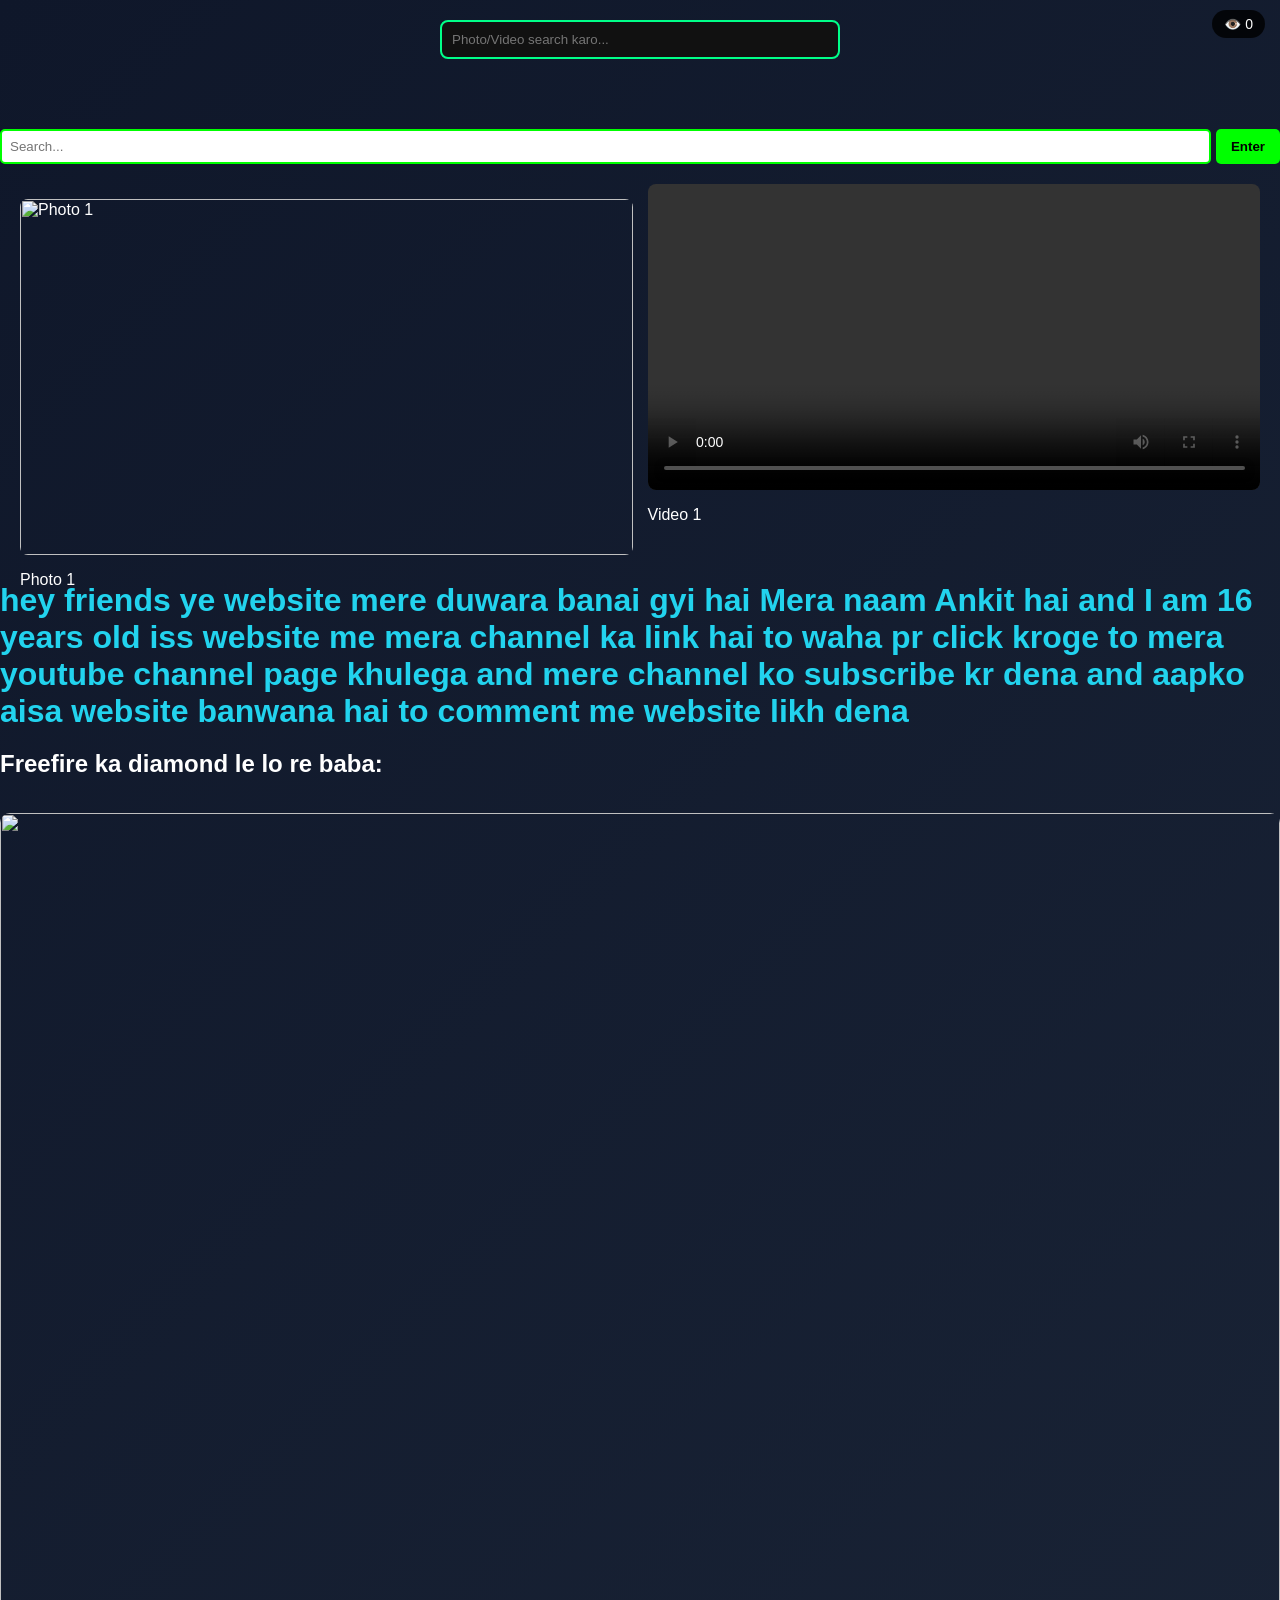
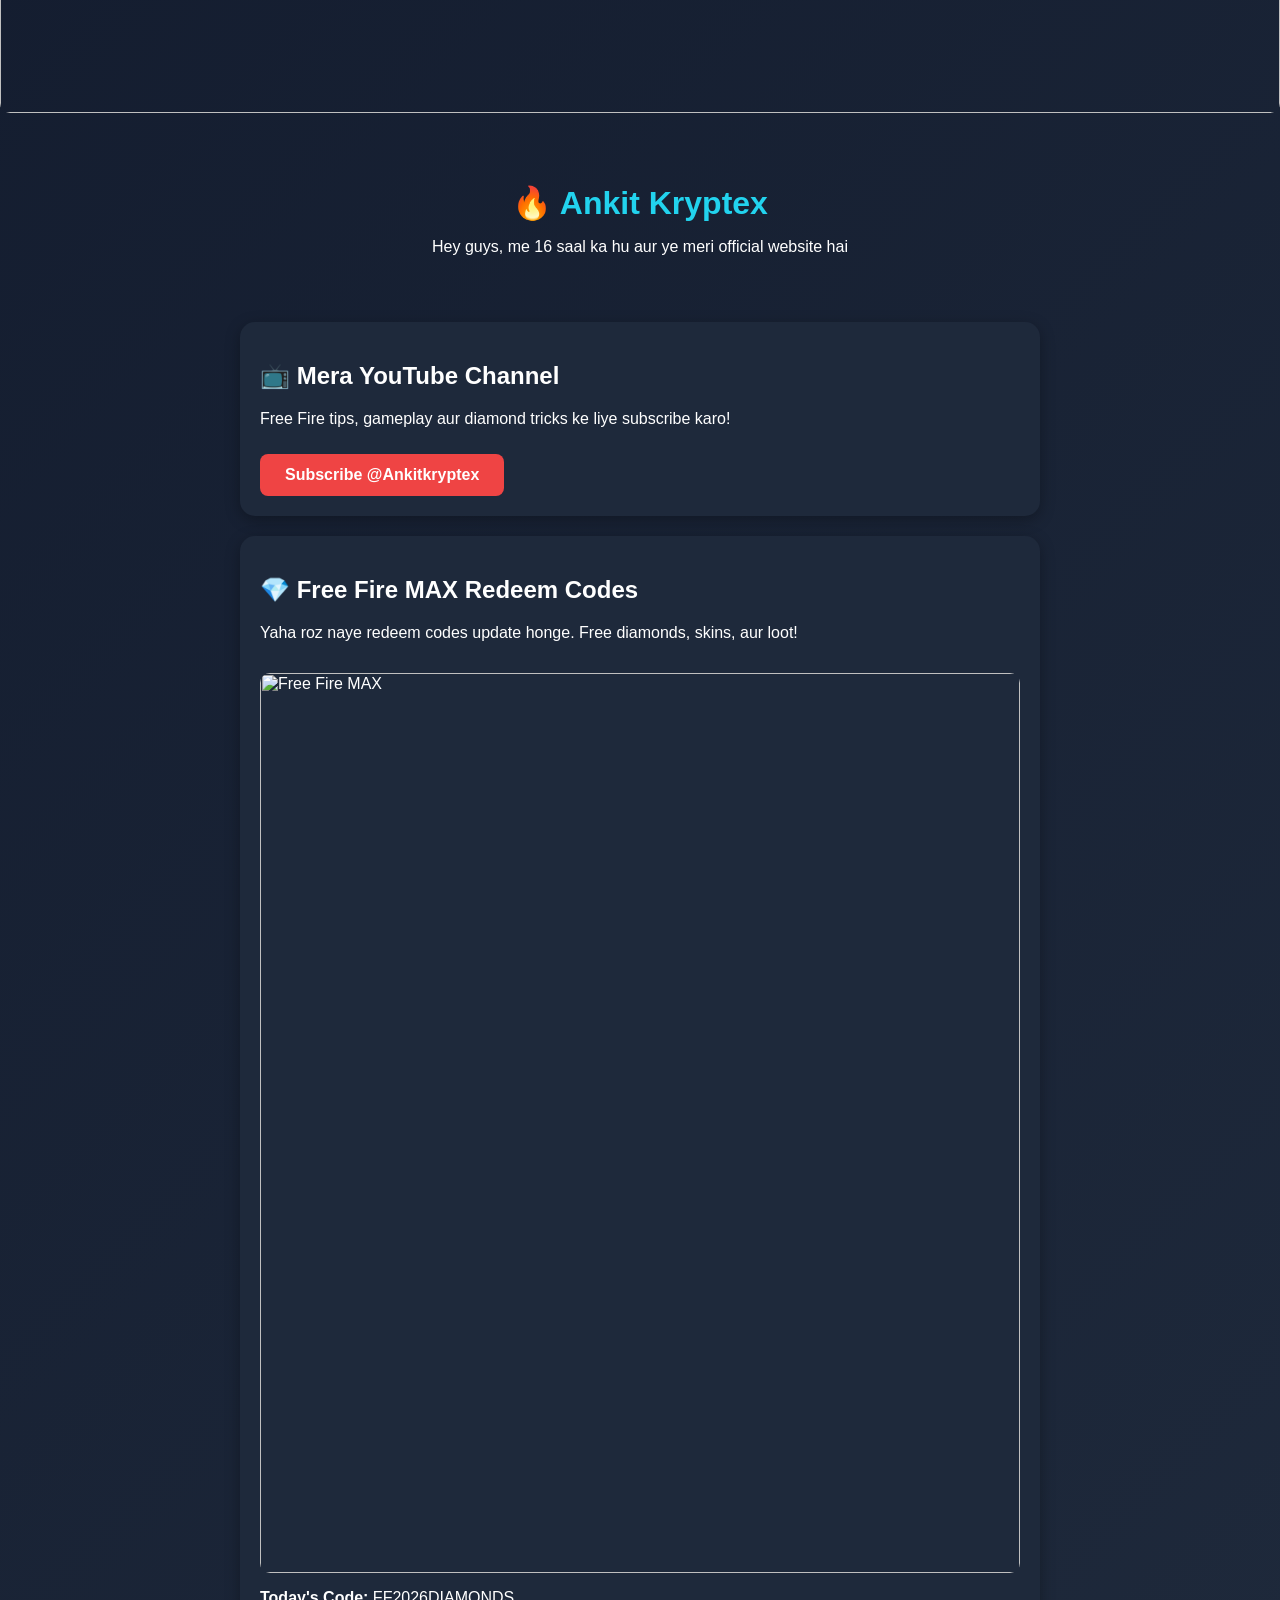
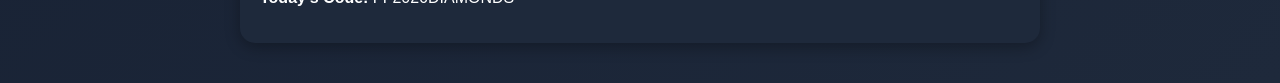
==== index.html @ 0bdcc07e "fixed counter overlap and added search enter" ====
<div style="position:fixed; top:10px; right:15px; background:#000000CC; color:white; padding:6px 12px; border-radius:20px; font-size:14px; z-index:9999;">
  👁️ <span id="viewCount">0</span>
</div>

<script>
fetch('https://api.counterapi.dev/v1/ankit-kryptex-2026/up')
  .then(res => res.json())
  .then(data => {
    document.getElementById('viewCount').innerText = data.count;
  })
</script>

<!-- Search Bar -->
<div style="padding:20px; text-align:center;">
  <input type="text" id="searchInput" onkeyup="searchFunction()" placeholder="Photo/Video search karo..."
  style="padding:10px; width:80%; max-width:400px; border:2px solid #00ff88; border-radius:8px; background:#111; color:#fff;">
</div>

<div style="margin-top:50px; display:flex; gap:5px;">
  <input id="searchBox" type="text" placeholder="Search..." style="flex:1; padding:8px; border:2px solid #00ff00; border-radius:5px;">
  <button onclick="doSearch()" style="padding:8px 15px; background:#00ff00; border:none; border-radius:5px; font-weight:bold;">Enter</button>
</div>

<script>
function doSearch(){
  let q = document.getElementById('searchBox').value;
  if(q) window.open('https://www.google.com/search?q=' + q, '_blank');
}
document.getElementById('searchBox').addEventListener('keypress', function(e){
  if(e.key === 'Enter') doSearch();
});
</script>
<!-- Gallery -->
<div id="gallery" style="display:grid; grid-template-columns:repeat(auto-fit, minmax(250px, 1fr)); gap:15px; padding:20px;">

  <div class="item">
    <img src="photo1.jpg" alt="Photo 1" style="width:100%; border-radius:8px;">
    <p>Photo 1</p>
  </div>

  <div class="item">
    <video src="video1.mp4" controls style="width:100%; border-radius:8px;"></video>
    <p>Video 1</p>
  </div>

</div>

<script>
function searchFunction() {
  let input = document.getElementById('searchInput').value.toLowerCase();
  let items = document.getElementsByClassName('item');
  for (let i = 0; i < items.length; i++) {
    let text = items[i].innerText.toLowerCase();
    if (text.includes(input)) {
      items[i].style.display = "block";
    } else {
      items[i].style.display = "none";
    }
  }
}
</script>   



 <h1>hey friends ye website mere duwara banai gyi hai
Mera naam Ankit hai and I am 16 years old iss 
website me mera channel ka link hai to waha pr click
kroge to mera youtube channel page khulega and 
mere channel ko subscribe kr dena and aapko aisa 
website banwana hai to comment me website likh dena </h1>
<h2>Freefire ka diamond le lo re baba:</h2>
<a href="Ankit">
<img src="Ankit" width="300">
</a>

<!DOCTYPE html>
<html lang="hi">
<head>
    <meta charset="UTF-8">
    <meta name="viewport" content="width=device-width, initial-scale=1.0">
    <title>Ankit Kryptex - Free Fire Tips & YouTube</title>
    <style>
        body {
            font-family: Arial, sans-serif;
            background: linear-gradient(135deg, #0f172a, #1e293b);
            color: white;
            margin: 0;
            padding: 0;
        }
        .container {
            max-width: 800px;
            margin: auto;
            padding: 20px;
        }
        .header {
            text-align: center;
            padding: 30px 0;
        }
        h1 {
            font-size: 32px;
            color: #22d3ee;
            margin-bottom: 10px;
        }
        .card {
            background: #1e293b;
            border-radius: 15px;
            padding: 20px;
            margin: 20px 0;
            box-shadow: 0 4px 15px rgba(0,0,0,0.3);
        }
        .btn {
            background: #ef4444;
            color: white;
            padding: 12px 25px;
            border-radius: 8px;
            text-decoration: none;
            display: inline-block;
            font-weight: bold;
            margin-top: 10px;
        }
        img {
            width: 100%;
            border-radius: 10px;
            margin-top: 15px;
        }
    </style>
</head>
<body>
    <div class="container">
        <div class="header">
            <h1>🔥 Ankit Kryptex</h1>
            <p>Hey guys, me 16 saal ka hu aur ye meri official website hai</p>
        </div>

        <div class="card">
            <h2>📺 Mera YouTube Channel</h2>
            <p>Free Fire tips, gameplay aur diamond tricks ke liye subscribe karo!</p>
            <a href="https://youtube.com/@Ankitkryptex" class="btn">Subscribe @Ankitkryptex</a>
        </div>

        <div class="card">
            <h2>💎 Free Fire MAX Redeem Codes</h2>
            <p>Yaha roz naye redeem codes update honge. Free diamonds, skins, aur loot!</p>
            <img src="ankitt.jpg" alt="Free Fire MAX">
            <p><b>Today's Code:</b> FF2026DIAMONDS</p>
        </div>
    </div>
</body>
</html>

<!-- Image Popup Modal -->
<div id="imgModal" style="display:none; position:fixed; inset:0; background:rgba(0,0,0,0.95); z-index:999999;">
  
  <!-- Close Button -->
  <span onclick="closeModal()" 
        style="position:absolute; top:15px; right:25px; color:white; font-size:45px; font-weight:bold; cursor:pointer; z-index:1000000;">
    &times;
  </span>

  <!-- Center Image -->
  <div style="display:flex; justify-content:center; align-items:center; height:100%;">
    <img id="modalImg" 
         style="max-width:95%; max-height:95%; object-fit:contain;">
  </div>
</div>

<script>
document.addEventListener("DOMContentLoaded", function () {

  // Sirf normal images select karo
  const images = document.querySelectorAll("img:not(#modalImg)");

  images.forEach(function(img) {

    img.style.cursor = "pointer";

    img.addEventListener("click", function () {

      document.getElementById("modalImg").src = this.src;

      document.getElementById("imgModal").style.display = "block";

      document.body.style.overflow = "hidden";
    });
  });
});

function closeModal() {
  document.getElementById("imgModal").style.display = "none";
  document.body.style.overflow = "auto";
}

// ESC key support
document.addEventListener("keydown", function(e) {
  if (e.key === "Escape") {
    closeModal();
  }
});

// Background click se bhi close
document.getElementById("imgModal").addEventListener("click", function(e) {
  if (e.target.id === "imgModal") {
    closeModal();
  }
});
</script>


<link rel="apple-touch-icon" href="images/favicon.png">
<link rel="icon" type="image/png" sizes="192x192" href="images/favicon.png">
<link rel="manifest" href="manifest.json">
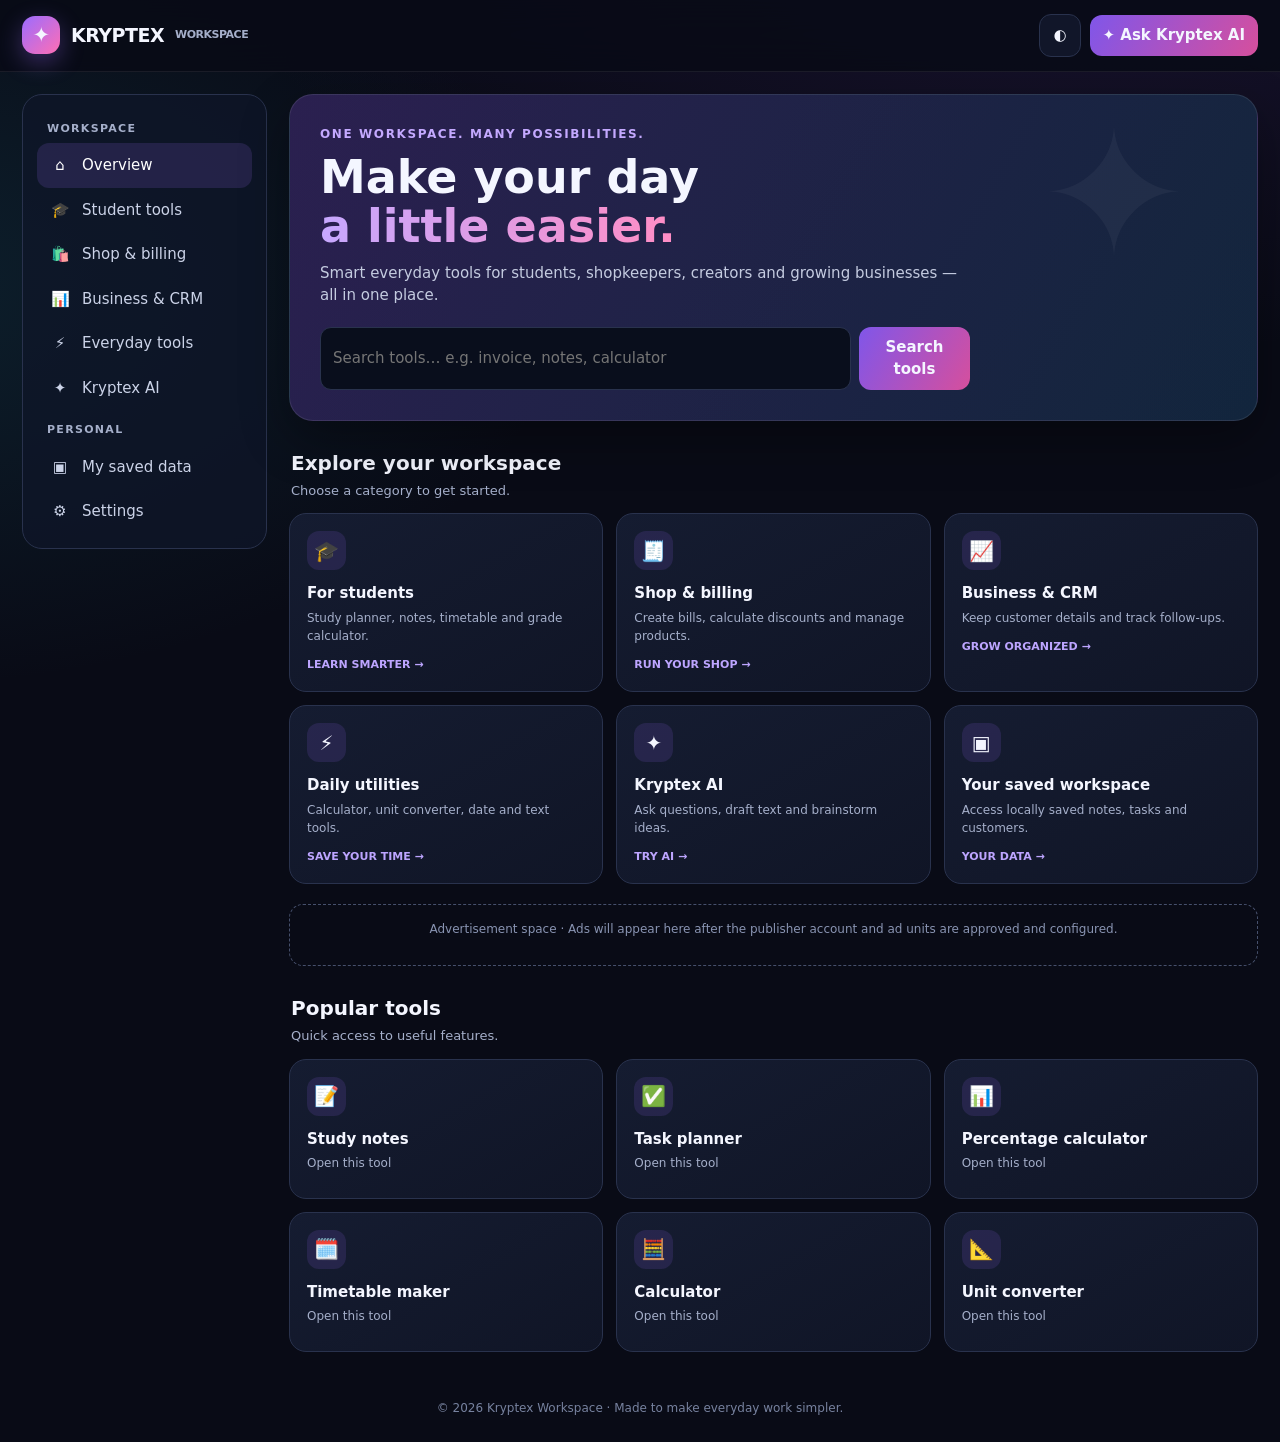
==== commit d70604ea: "Replace old page with Kryptex Workspace web app" ====
--- a/index.html
+++ b/index.html
@@ -1,213 +1,94 @@
-
-<div style="position:fixed; top:10px; right:15px; background:#000000CC; color:white; padding:6px 12px; border-radius:20px; font-size:14px; z-index:9999;">
-  👁️ <span id="viewCount">0</span>
-</div>
-
+<!doctype html>
+<html lang="en">
+<head>
+<meta charset="utf-8"><meta name="viewport" content="width=device-width,initial-scale=1,viewport-fit=cover">
+<meta name="theme-color" content="#090b16"><meta name="description" content="Kryptex — useful tools for students, shops, teams and everyday work.">
+<title>Kryptex — All your work, one place</title>
+<link rel="manifest" href="./manifest.json"><link rel="icon" href="./icon.svg" type="image/svg+xml">
+<style>
+:root{--bg:#090b16;--panel:#111629;--panel2:#171e34;--line:#29324d;--text:#f4f6ff;--muted:#a5afca;--purple:#9b6cff;--pink:#ff6eb4;--cyan:#60d8e8;--green:#72e0b0;--shadow:0 18px 50px #0005}
+*{box-sizing:border-box}body{margin:0;background:radial-gradient(900px 500px at 85% -10%,#4d2b8044,transparent),radial-gradient(700px 400px at -10% 20%,#175d7040,transparent),var(--bg);color:var(--text);font:15px/1.5 Inter,system-ui,-apple-system,Segoe UI,sans-serif}button,input,textarea,select{font:inherit}button{cursor:pointer}.app{max-width:1440px;margin:auto;min-height:100vh}.top{position:sticky;top:0;z-index:10;display:flex;align-items:center;justify-content:space-between;padding:14px 22px;background:#090b16dd;backdrop-filter:blur(18px);border-bottom:1px solid #ffffff12}.brand{display:flex;align-items:center;gap:11px;font-size:19px;font-weight:850;letter-spacing:-.5px}.logo{display:grid;place-items:center;width:38px;height:38px;border-radius:13px;background:linear-gradient(135deg,var(--purple),var(--pink));box-shadow:0 8px 25px #9b6cff55}.logo span{font-size:21px}.top-actions{display:flex;gap:9px;align-items:center}.pill,.btn{border:1px solid var(--line);background:var(--panel);color:var(--text);border-radius:12px;padding:9px 13px}.btn.primary{background:linear-gradient(120deg,#8056e9,#d64f9d);border:0;font-weight:750}.btn:hover,.pill:hover{filter:brightness(1.18)}.layout{display:grid;grid-template-columns:245px minmax(0,1fr);gap:22px;padding:22px}.side{position:sticky;top:83px;align-self:start;background:#101629bb;border:1px solid var(--line);border-radius:20px;padding:14px}.nav-label{font-size:11px;color:var(--muted);font-weight:800;letter-spacing:1.3px;padding:12px 10px 6px}.nav{width:100%;display:flex;gap:11px;align-items:center;text-align:left;padding:11px 12px;border:0;border-radius:12px;background:transparent;color:#cbd3e8}.nav.active,.nav:hover{background:#8d68e52b;color:#fff}.nav .ico{width:22px;text-align:center}.main{min-width:0}.hero{padding:30px;border:1px solid #ffffff18;border-radius:24px;background:linear-gradient(120deg,#34215eaa,#132d46aa),linear-gradient(120deg,#181d34,#101629);box-shadow:var(--shadow);position:relative;overflow:hidden}.hero:after{content:"✦";position:absolute;right:7%;top:-35px;font-size:180px;color:#ffffff0b}.eyebrow{color:#c4a9ff;font-size:12px;font-weight:800;letter-spacing:1.6px;text-transform:uppercase}.hero h1{font-size:clamp(28px,4vw,46px);line-height:1.08;margin:10px 0}.hero p{max-width:650px;color:#c4cbe0;margin:0 0 20px}.search{display:flex;gap:8px;max-width:650px}.field,textarea,select{width:100%;background:#090e1c;border:1px solid var(--line);color:var(--text);border-radius:11px;padding:12px;outline:none}.field:focus,textarea:focus,select:focus{border-color:var(--purple);box-shadow:0 0 0 3px #9b6cff22}.section-head{display:flex;justify-content:space-between;align-items:end;margin:27px 2px 13px}.section-head h2{font-size:20px;margin:0}.section-head p{margin:3px 0 0;color:var(--muted);font-size:13px}.grid{display:grid;grid-template-columns:repeat(3,minmax(0,1fr));gap:13px}.card{border:1px solid var(--line);border-radius:17px;background:linear-gradient(150deg,#151c31,#101526);padding:17px;min-height:140px;transition:.18s;cursor:pointer}.card:hover{transform:translateY(-3px);border-color:#8f70dd;box-shadow:var(--shadow)}.card .symbol{width:39px;height:39px;display:grid;place-items:center;border-radius:12px;background:#9b6cff22;font-size:20px;margin-bottom:12px}.card h3{margin:0 0 4px;font-size:15px}.card p{margin:0;color:var(--muted);font-size:12px}.tag{display:inline-block;margin-top:12px;color:#bda5ff;font-size:11px;font-weight:750}.adbox{margin:20px 0;padding:15px;border:1px dashed #46506c;border-radius:14px;color:#8994b2;text-align:center;font-size:12px;min-height:62px}.page{display:none}.page.active{display:block}.panel{background:var(--panel);border:1px solid var(--line);border-radius:18px;padding:20px;margin-bottom:15px}.panel h2,.panel h3{margin-top:0}.row{display:flex;gap:10px;flex-wrap:wrap}.row>*{flex:1;min-width:130px}.output{white-space:pre-wrap;background:#090e1c;border:1px solid var(--line);border-radius:12px;padding:14px;color:#dce5ff;min-height:50px;margin-top:12px}.muted{color:var(--muted)}.tool-list{display:grid;grid-template-columns:repeat(2,minmax(0,1fr));gap:12px}.item{border:1px solid var(--line);background:#0d1324;border-radius:13px;padding:13px}.item strong{display:block}.item small{color:var(--muted)}.item-actions{display:flex;gap:7px;margin-top:10px}.item-actions button{padding:6px 9px}.table-wrap{overflow:auto}table{width:100%;border-collapse:collapse}td,th{text-align:left;padding:10px;border-bottom:1px solid var(--line);font-size:13px}th{color:#bba5ff}.chatlog{height:340px;overflow:auto;background:#090e1c;border:1px solid var(--line);border-radius:13px;padding:12px}.bubble{max-width:88%;padding:11px 13px;border-radius:14px;margin:8px 0;white-space:pre-wrap}.bubble.user{margin-left:auto;background:#6244a7}.bubble.ai{background:#1a2540}.bottomnav{display:none}.toast{position:fixed;bottom:22px;left:50%;transform:translateX(-50%);background:#222d46;border:1px solid #526080;padding:10px 16px;border-radius:12px;z-index:30;display:none}.footer{padding:25px;text-align:center;color:#77829f;font-size:12px}.hidden{display:none!important}
+@media(max-width:900px){.layout{grid-template-columns:1fr;padding:13px}.side{display:none}.grid{grid-template-columns:repeat(2,minmax(0,1fr))}.top{padding:11px 14px}.bottomnav{display:flex;position:fixed;bottom:0;left:0;right:0;z-index:20;justify-content:space-around;background:#0a0e1ced;border-top:1px solid var(--line);padding:8px 3px calc(8px + env(safe-area-inset-bottom));backdrop-filter:blur(16px)}.bottomnav button{background:none;border:0;color:#aab4ce;font-size:11px;display:grid;gap:3px;justify-items:center}.bottomnav button span{font-size:18px}.footer{padding-bottom:90px}}
+@media(max-width:520px){.grid,.tool-list{grid-template-columns:1fr}.hero{padding:23px 18px}.hero h1{font-size:31px}.top-actions .hide-mobile{display:none}.section-head{align-items:start}.search{flex-direction:column}.row>*{min-width:100%}}
+</style></head>
+<body><div class="app">
+<header class="top"><div class="brand"><div class="logo"><span>✦</span></div><span>KRYPTEX</span><span class="muted" style="font-size:11px;font-weight:600">WORKSPACE</span></div><div class="top-actions"><button class="pill hide-mobile" id="installBtn" hidden>⬇ Install app</button><button class="pill" id="themeBtn" title="Switch theme">◐</button><button class="btn primary" onclick="openPage('ai')">✦ Ask Kryptex AI</button></div></header>
+<div class="layout"><aside class="side"><div class="nav-label">WORKSPACE</div><button class="nav active" data-page="home"><span class="ico">⌂</span> Overview</button><button class="nav" data-page="student"><span class="ico">🎓</span> Student tools</button><button class="nav" data-page="shop"><span class="ico">🛍️</span> Shop & billing</button><button class="nav" data-page="business"><span class="ico">📊</span> Business & CRM</button><button class="nav" data-page="daily"><span class="ico">⚡</span> Everyday tools</button><button class="nav" data-page="ai"><span class="ico">✦</span> Kryptex AI</button><div class="nav-label">PERSONAL</div><button class="nav" data-page="saved"><span class="ico">▣</span> My saved data</button><button class="nav" data-page="settings"><span class="ico">⚙</span> Settings</button></aside>
+<main class="main">
+<section class="page active" id="page-home"><div class="hero"><div class="eyebrow">One workspace. Many possibilities.</div><h1>Make your day<br><span style="background:linear-gradient(90deg,#c6a8ff,#ff8dc5);background-clip:text;color:transparent">a little easier.</span></h1><p>Smart everyday tools for students, shopkeepers, creators and growing businesses — all in one place.</p><div class="search"><input class="field" id="globalSearch" placeholder="Search tools… e.g. invoice, notes, calculator"><button class="btn primary" onclick="searchTools()">Search tools</button></div></div><div class="section-head"><div><h2>Explore your workspace</h2><p>Choose a category to get started.</p></div></div><div class="grid">
+<div class="card" onclick="openPage('student')"><div class="symbol">🎓</div><h3>For students</h3><p>Study planner, notes, timetable and grade calculator.</p><span class="tag">LEARN SMARTER →</span></div>
+<div class="card" onclick="openPage('shop')"><div class="symbol">🧾</div><h3>Shop & billing</h3><p>Create bills, calculate discounts and manage products.</p><span class="tag">RUN YOUR SHOP →</span></div>
+<div class="card" onclick="openPage('business')"><div class="symbol">📈</div><h3>Business & CRM</h3><p>Keep customer details and track follow-ups.</p><span class="tag">GROW ORGANIZED →</span></div>
+<div class="card" onclick="openPage('daily')"><div class="symbol">⚡</div><h3>Daily utilities</h3><p>Calculator, unit converter, date and text tools.</p><span class="tag">SAVE YOUR TIME →</span></div>
+<div class="card" onclick="openPage('ai')"><div class="symbol">✦</div><h3>Kryptex AI</h3><p>Ask questions, draft text and brainstorm ideas.</p><span class="tag">TRY AI →</span></div>
+<div class="card" onclick="openPage('saved')"><div class="symbol">▣</div><h3>Your saved workspace</h3><p>Access locally saved notes, tasks and customers.</p><span class="tag">YOUR DATA →</span></div></div>
+<div class="adbox">Advertisement space · Ads will appear here after the publisher account and ad units are approved and configured.</div>
+<div class="section-head"><div><h2>Popular tools</h2><p>Quick access to useful features.</p></div></div><div class="grid" id="popularGrid"></div></section>
+<section class="page" id="page-student"><div class="section-head"><div><h2>🎓 Student workspace</h2><p>Plan your study and keep learning organized.</p></div></div><div class="grid">
+<div class="card" onclick="showTool('notes')"><div class="symbol">📝</div><h3>Study notes</h3><p>Write and save your notes on this device.</p></div><div class="card" onclick="showTool('tasks')"><div class="symbol">✅</div><h3>Study task planner</h3><p>Make a checklist for your study goals.</p></div><div class="card" onclick="showTool('grade')"><div class="symbol">📊</div><h3>Percentage calculator</h3><p>Calculate marks percentage.</p></div><div class="card" onclick="showTool('timetable')"><div class="symbol">🗓️</div><h3>Timetable maker</h3><p>Build a simple weekly routine.</p></div></div><div id="toolArea" class="panel hidden" style="margin-top:18px"></div></section>
+<section class="page" id="page-shop"><div class="section-head"><div><h2>🛍️ Shop & billing</h2><p>Simple billing helpers. Verify local tax rules before issuing official invoices.</p></div></div><div class="panel"><h3>Quick bill calculator</h3><div class="row"><input class="field" id="billName" placeholder="Item / product name"><input class="field" id="billQty" type="number" min="1" value="1" placeholder="Quantity"><input class="field" id="billPrice" type="number" min="0" placeholder="Price per item"></div><div class="row" style="margin-top:10px"><input class="field" id="billDiscount" type="number" min="0" value="0" placeholder="Discount %"><button class="btn primary" onclick="addBillItem()">Add item</button><button class="btn" onclick="printBill()">Print bill</button></div><div class="table-wrap"><table><thead><tr><th>Item</th><th>Qty</th><th>Rate</th><th>Total</th><th></th></tr></thead><tbody id="billRows"></tbody></table></div><div class="output" id="billTotal">Total: ₹0.00</div></div>
+<div class="panel"><h3>Discount calculator</h3><div class="row"><input class="field" id="mrp" type="number" placeholder="Original price"><input class="field" id="off" type="number" placeholder="Discount %"><button class="btn primary" onclick="calcDiscount()">Calculate</button></div><div class="output" id="discountOut"></div></div></section>
+<section class="page" id="page-business"><div class="section-head"><div><h2>📊 Business & CRM</h2><p>A lightweight customer list stored in this browser on this device.</p></div></div><div class="panel"><h3>Add a customer</h3><div class="row"><input class="field" id="custName" placeholder="Customer name"><input class="field" id="custPhone" placeholder="Phone (optional)"><input class="field" id="custNote" placeholder="Note / follow-up"></div><button class="btn primary" style="margin-top:10px" onclick="addCustomer()">Save customer</button></div><div class="panel"><div class="row" style="align-items:center"><h3 style="margin:0">Customer list</h3><button class="btn" onclick="exportCustomers()">Export CSV</button></div><div id="customers" class="tool-list" style="margin-top:14px"></div></div></section>
+<section class="page" id="page-daily"><div class="section-head"><div><h2>⚡ Everyday tools</h2><p>Handy utilities for common tasks.</p></div></div><div class="grid">
+<div class="card" onclick="showTool('calc')"><div class="symbol">🧮</div><h3>Calculator</h3><p>Basic arithmetic calculator.</p></div><div class="card" onclick="showTool('convert')"><div class="symbol">📐</div><h3>Unit converter</h3><p>Length, weight and temperature.</p></div><div class="card" onclick="showTool('text')"><div class="symbol">🔤</div><h3>Text tools</h3><p>Word count, uppercase and lowercase.</p></div><div class="card" onclick="showTool('date')"><div class="symbol">📅</div><h3>Date difference</h3><p>Find days between two dates.</p></div></div><div id="dailyToolArea" class="panel hidden" style="margin-top:18px"></div></section>
+<section class="page" id="page-ai"><div class="section-head"><div><h2>✦ Kryptex AI</h2><p>Chat interface. Connect your own secured API endpoint in Settings to activate responses.</p></div></div><div class="panel"><div class="chatlog" id="chatlog"><div class="bubble ai">Hi! I’m Kryptex AI. Connect an API endpoint in Settings to enable AI replies. You can still use all offline tools.</div></div><div class="row" style="margin-top:12px"><input class="field" id="chatInput" placeholder="Ask something…" onkeydown="if(event.key==='Enter')sendChat()"><button class="btn primary" onclick="sendChat()">Send</button></div><p class="muted" style="font-size:12px">Do not enter passwords, payment details or private personal information.</p></div></section>
+<section class="page" id="page-saved"><div class="section-head"><div><h2>▣ My saved data</h2><p>Notes, tasks and customers saved in this browser.</p></div></div><div class="panel"><h3>Workspace overview</h3><div class="grid"><div class="item"><strong id="savedNotes">0</strong><small>Saved notes</small></div><div class="item"><strong id="savedTasks">0</strong><small>Study tasks</small></div><div class="item"><strong id="savedCustomers">0</strong><small>Customers</small></div></div><p class="muted">Data stays in this browser's local storage. It is not synced to other devices. Export important information regularly.</p><button class="btn" onclick="exportBackup()">Download data backup</button></div></section>
+<section class="page" id="page-settings"><div class="section-head"><div><h2>⚙ Settings</h2><p>Configure this workspace.</p></div></div><div class="panel"><h3>AI connection</h3><p class="muted">Enter your own HTTPS backend endpoint that accepts POST requests and returns JSON with a <code>reply</code> field. Never put secret API keys in this public website.</p><input class="field" id="apiEndpoint" placeholder="https://your-secure-api.example.com/chat"><button class="btn primary" style="margin-top:10px" onclick="saveEndpoint()">Save endpoint</button><p id="apiStatus" class="muted"></p></div><div class="panel"><h3>Privacy & storage</h3><p class="muted">Your notes, tasks and customer list are saved locally on this device. Clearing browser storage will remove them.</p><button class="btn" onclick="exportBackup()">Export my data</button> <button class="btn" onclick="clearWorkspace()">Clear local data</button></div><div class="panel"><h3>About Kryptex</h3><p class="muted">Kryptex Workspace · Version 1.0 · Built for students, shops and everyday work.</p></div></section>
+</main></div><nav class="bottomnav"><button onclick="openPage('home')"><span>⌂</span>Home</button><button onclick="openPage('student')"><span>🎓</span>Study</button><button onclick="openPage('shop')"><span>🧾</span>Shop</button><button onclick="openPage('business')"><span>📊</span>CRM</button><button onclick="openPage('ai')"><span>✦</span>AI</button></nav><div class="footer">© <span id="year"></span> Kryptex Workspace · Made to make everyday work simpler.</div></div><div class="toast" id="toast"></div>
 <script>
-fetch('https://api.counterapi.dev/v1/ankit-kryptex-2026/up')
-  .then(res => res.json())
-  .then(data => {
-    document.getElementById('viewCount').innerText = data.count;
-  })
-</script>
-
-<!-- Search Bar -->
-<div style="padding:20px; text-align:center;">
-  <input type="text" id="searchInput" onkeyup="searchFunction()" placeholder="Photo/Video search karo..."
-  style="padding:10px; width:80%; max-width:400px; border:2px solid #00ff88; border-radius:8px; background:#111; color:#fff;">
-</div>
-
-<div style="margin-top:50px; display:flex; gap:5px;">
-  <input id="searchBox" type="text" placeholder="Search..." style="flex:1; padding:8px; border:2px solid #00ff00; border-radius:5px;">
-  <button onclick="doSearch()" style="padding:8px 15px; background:#00ff00; border:none; border-radius:5px; font-weight:bold;">Enter</button>
-</div>
-
-<script>
-function doSearch(){
-  let q = document.getElementById('searchBox').value;
-  if(q) window.open('https://www.google.com/search?q=' + q, '_blank');
-}
-document.getElementById('searchBox').addEventListener('keypress', function(e){
-  if(e.key === 'Enter') doSearch();
-});
-</script>
-<!-- Gallery -->
-<div id="gallery" style="display:grid; grid-template-columns:repeat(auto-fit, minmax(250px, 1fr)); gap:15px; padding:20px;">
-
-  <div class="item">
-    <img src="photo1.jpg" alt="Photo 1" style="width:100%; border-radius:8px;">
-    <p>Photo 1</p>
-  </div>
-
-  <div class="item">
-    <video src="video1.mp4" controls style="width:100%; border-radius:8px;"></video>
-    <p>Video 1</p>
-  </div>
-
-</div>
-
-<script>
-function searchFunction() {
-  let input = document.getElementById('searchInput').value.toLowerCase();
-  let items = document.getElementsByClassName('item');
-  for (let i = 0; i < items.length; i++) {
-    let text = items[i].innerText.toLowerCase();
-    if (text.includes(input)) {
-      items[i].style.display = "block";
-    } else {
-      items[i].style.display = "none";
-    }
-  }
-}
-</script>   
-
-
-
- <h1>hey friends ye website mere duwara banai gyi hai
-Mera naam Ankit hai and I am 16 years old iss 
-website me mera channel ka link hai to waha pr click
-kroge to mera youtube channel page khulega and 
-mere channel ko subscribe kr dena and aapko aisa 
-website banwana hai to comment me website likh dena </h1>
-<h2>Freefire ka diamond le lo re baba:</h2>
-<a href="Ankit">
-<img src="Ankit" width="300">
-</a>
-
-<!DOCTYPE html>
-<html lang="hi">
-<head>
-    <meta charset="UTF-8">
-    <meta name="viewport" content="width=device-width, initial-scale=1.0">
-    <title>Ankit Kryptex - Free Fire Tips & YouTube</title>
-    <style>
-        body {
-            font-family: Arial, sans-serif;
-            background: linear-gradient(135deg, #0f172a, #1e293b);
-            color: white;
-            margin: 0;
-            padding: 0;
-        }
-        .container {
-            max-width: 800px;
-            margin: auto;
-            padding: 20px;
-        }
-        .header {
-            text-align: center;
-            padding: 30px 0;
-        }
-        h1 {
-            font-size: 32px;
-            color: #22d3ee;
-            margin-bottom: 10px;
-        }
-        .card {
-            background: #1e293b;
-            border-radius: 15px;
-            padding: 20px;
-            margin: 20px 0;
-            box-shadow: 0 4px 15px rgba(0,0,0,0.3);
-        }
-        .btn {
-            background: #ef4444;
-            color: white;
-            padding: 12px 25px;
-            border-radius: 8px;
-            text-decoration: none;
-            display: inline-block;
-            font-weight: bold;
-            margin-top: 10px;
-        }
-        img {
-            width: 100%;
-            border-radius: 10px;
-            margin-top: 15px;
-        }
-    </style>
-</head>
-<body>
-    <div class="container">
-        <div class="header">
-            <h1>🔥 Ankit Kryptex</h1>
-            <p>Hey guys, me 16 saal ka hu aur ye meri official website hai</p>
-        </div>
-
-        <div class="card">
-            <h2>📺 Mera YouTube Channel</h2>
-            <p>Free Fire tips, gameplay aur diamond tricks ke liye subscribe karo!</p>
-            <a href="https://youtube.com/@Ankitkryptex" class="btn">Subscribe @Ankitkryptex</a>
-        </div>
-
-        <div class="card">
-            <h2>💎 Free Fire MAX Redeem Codes</h2>
-            <p>Yaha roz naye redeem codes update honge. Free diamonds, skins, aur loot!</p>
-            <img src="ankitt.jpg" alt="Free Fire MAX">
-            <p><b>Today's Code:</b> FF2026DIAMONDS</p>
-        </div>
-    </div>
-</body>
-</html>
-
-<!-- Image Popup Modal -->
-<div id="imgModal" style="display:none; position:fixed; inset:0; background:rgba(0,0,0,0.95); z-index:999999;">
-  
-  <!-- Close Button -->
-  <span onclick="closeModal()" 
-        style="position:absolute; top:15px; right:25px; color:white; font-size:45px; font-weight:bold; cursor:pointer; z-index:1000000;">
-    &times;
-  </span>
-
-  <!-- Center Image -->
-  <div style="display:flex; justify-content:center; align-items:center; height:100%;">
-    <img id="modalImg" 
-         style="max-width:95%; max-height:95%; object-fit:contain;">
-  </div>
-</div>
-
-<script>
-document.addEventListener("DOMContentLoaded", function () {
-
-  // Sirf normal images select karo
-  const images = document.querySelectorAll("img:not(#modalImg)");
-
-  images.forEach(function(img) {
-
-    img.style.cursor = "pointer";
-
-    img.addEventListener("click", function () {
-
-      document.getElementById("modalImg").src = this.src;
-
-      document.getElementById("imgModal").style.display = "block";
-
-      document.body.style.overflow = "hidden";
-    });
-  });
-});
-
-function closeModal() {
-  document.getElementById("imgModal").style.display = "none";
-  document.body.style.overflow = "auto";
-}
-
-// ESC key support
-document.addEventListener("keydown", function(e) {
-  if (e.key === "Escape") {
-    closeModal();
-  }
-});
-
-// Background click se bhi close
-document.getElementById("imgModal").addEventListener("click", function(e) {
-  if (e.target.id === "imgModal") {
-    closeModal();
-  }
-});
-</script>
-
-
-<link rel="apple-touch-icon" href="images/favicon.png">
-<link rel="icon" type="image/png" sizes="192x192" href="images/favicon.png">
-<link rel="manifest" href="manifest.json">
-
+const $=id=>document.getElementById(id), get=(k,d=[])=>{try{return JSON.parse(localStorage.getItem('kx_'+k))??d}catch{return d}}, put=(k,v)=>localStorage.setItem('kx_'+k,JSON.stringify(v));
+const tools=[['📝','Study notes','student','notes'],['✅','Task planner','student','tasks'],['📊','Percentage calculator','student','grade'],['🗓️','Timetable maker','student','timetable'],['🧮','Calculator','daily','calc'],['📐','Unit converter','daily','convert'],['🔤','Text tools','daily','text'],['📅','Date difference','daily','date'],['🧾','Bill calculator','shop','bill'],['👥','Customer manager','business','crm']];
+$('year').textContent=new Date().getFullYear();
+function toast(s){$('toast').textContent=s;$('toast').style.display='block';setTimeout(()=>$('toast').style.display='none',2400)}
+function openPage(p){document.querySelectorAll('.page').forEach(x=>x.classList.remove('active'));$('page-'+p).classList.add('active');document.querySelectorAll('.nav').forEach(x=>x.classList.toggle('active',x.dataset.page===p));window.scrollTo({top:0,behavior:'smooth'});refreshSaved()}
+document.querySelectorAll('.nav').forEach(b=>b.onclick=()=>openPage(b.dataset.page));
+function card(t){return '<div class="card" onclick="showTool(\''+t[3]+'\')"><div class="symbol">'+t[0]+'</div><h3>'+t[1]+'</h3><p>Open this tool</p></div>'}
+$('popularGrid').innerHTML=tools.slice(0,6).map(card).join('');
+function searchTools(){const q=$('globalSearch').value.toLowerCase();const hits=tools.filter(t=>t[1].toLowerCase().includes(q)||t[2].includes(q));$('popularGrid').innerHTML=hits.map(card).join('')||'<p class="muted">No matching tools found.</p>';openPage('home')}
+$('globalSearch').addEventListener('keydown',e=>{if(e.key==='Enter')searchTools()});
+function showTool(t){const area=['notes','tasks','grade','timetable'].includes(t)?$('toolArea'):$('dailyToolArea');area.classList.remove('hidden');let h='';
+if(t==='notes')h='<h3>Study notes</h3><input class="field" id="noteTitle" placeholder="Note title"><textarea id="noteBody" rows="5" placeholder="Write your notes…"></textarea><button class="btn primary" onclick="saveNote()">Save note</button><div id="noteList"></div>';
+if(t==='tasks')h='<h3>Study task planner</h3><div class="row"><input class="field" id="taskText" placeholder="Add a task"><button class="btn primary" onclick="addTask()">Add task</button></div><div id="taskList"></div>';
+if(t==='grade')h='<h3>Percentage calculator</h3><div class="row"><input class="field" id="marks" type="number" placeholder="Marks obtained"><input class="field" id="maxMarks" type="number" placeholder="Maximum marks"><button class="btn primary" onclick="gradeCalc()">Calculate</button></div><div id="gradeOut" class="output"></div>';
+if(t==='timetable')h='<h3>Weekly timetable</h3><div class="row"><input class="field" id="ttDay" placeholder="Day (e.g. Monday)"><input class="field" id="ttTime" placeholder="Time"><input class="field" id="ttSubject" placeholder="Subject / activity"><button class="btn primary" onclick="addTimetable()">Add</button></div><div id="ttList"></div>';
+if(t==='calc')h='<h3>Calculator</h3><input class="field" id="calcExpr" placeholder="Example: (25+5)*2" onkeydown="if(event.key===\'Enter\')calculate()"><button class="btn primary" onclick="calculate()">Calculate</button><div id="calcOut" class="output"></div><p class="muted">Supports basic arithmetic, brackets and decimals.</p>';
+if(t==='convert')h='<h3>Unit converter</h3><div class="row"><input class="field" id="convValue" type="number" placeholder="Value"><select id="convType"><option value="kmmi">Kilometres → miles</option><option value="mft">Metres → feet</option><option value="kgp">Kilograms → pounds</option><option value="cF">Celsius → Fahrenheit</option><option value="F C">Fahrenheit → Celsius</option></select><button class="btn primary" onclick="convertUnit()">Convert</button></div><div id="convOut" class="output"></div>';
+if(t==='text')h='<h3>Text tools</h3><textarea class="field" rows="5" id="textInput" placeholder="Paste or type text…"></textarea><div class="row"><button class="btn" onclick="textAction('+"'upper'"+')">UPPERCASE</button><button class="btn" onclick="textAction('+"'lower'"+')">lowercase</button><button class="btn" onclick="textAction('+"'count'"+')">Word count</button><button class="btn" onclick="textAction('+"'copy'"+')">Copy</button></div><div id="textOut" class="output"></div>';
+if(t==='date')h='<h3>Date difference</h3><div class="row"><input class="field" type="date" id="dateA"><input class="field" type="date" id="dateB"><button class="btn primary" onclick="dateDiff()">Find days</button></div><div id="dateOut" class="output"></div>';
+area.innerHTML=h;if(t==='notes')renderNotes();if(t==='tasks')renderTasks();if(t==='timetable')renderTT();area.scrollIntoView({behavior:'smooth',block:'start'})}
+function saveNote(){let a=get('notes');a.unshift({id:Date.now(),title:$('noteTitle').value||'Untitled',body:$('noteBody').value});put('notes',a);renderNotes();refreshSaved();toast('Note saved')}
+function renderNotes(){let a=get('notes');if($('noteList'))$('noteList').innerHTML=a.map(n=>'<div class="item"><strong>'+esc(n.title)+'</strong><p>'+esc(n.body).slice(0,220)+'</p><button class="btn" onclick="delNote('+n.id+')">Delete</button></div>').join('')}
+function delNote(id){put('notes',get('notes').filter(n=>n.id!==id));renderNotes();refreshSaved()}
+function addTask(){let v=$('taskText').value.trim();if(!v)return;let a=get('tasks');a.push({id:Date.now(),text:v,done:false});put('tasks',a);$('taskText').value='';renderTasks();refreshSaved()}
+function renderTasks(){let a=get('tasks');if($('taskList'))$('taskList').innerHTML=a.map(t=>'<div class="item"><label><input type="checkbox" '+(t.done?'checked':'')+' onchange="toggleTask('+t.id+')"> '+esc(t.text)+'</label><button class="btn" onclick="delTask('+t.id+')">×</button></div>').join('')}
+function toggleTask(id){let a=get('tasks');a=a.map(t=>t.id===id?{...t,done:!t.done}:t);put('tasks',a);renderTasks()}
+function delTask(id){put('tasks',get('tasks').filter(t=>t.id!==id));renderTasks();refreshSaved()}
+function gradeCalc(){let m=+$('marks').value,x=+$('maxMarks').value;$('gradeOut').textContent=x>0&&m>=0?(m/x*100).toFixed(2)+'%':'Enter valid marks.'}
+function addTimetable(){let a=get('tt');a.push({day:$('ttDay').value,time:$('ttTime').value,subject:$('ttSubject').value});put('tt',a);renderTT()}
+function renderTT(){if($('ttList'))$('ttList').innerHTML=get('tt').map(x=>'<div class="item">'+esc(x.day)+' · '+esc(x.time)+' — <b>'+esc(x.subject)+'</b></div>').join('')}
+function calculate(){let s=$('calcExpr').value;if(!/^[0-9+*/().%\s-]+$/.test(s)){ $('calcOut').textContent='Only basic arithmetic characters are allowed.';return}try{$('calcOut').textContent=Function('"use strict";return ('+s+')')()}catch{$('calcOut').textContent='Check your expression.'}}
+function convertUnit(){let v=+$('convValue').value,t=$('convType').value,r={kmmi:v*.621371,mft:v*3.28084,kgp:v*2.20462,cF:v*9/5+32,'F C':(v-32)*5/9}[t];$('convOut').textContent=Number.isFinite(r)?r.toFixed(4):'Enter a value.'}
+function textAction(a){let s=$('textInput').value,o=$('textOut');if(a==='upper')$('textInput').value=s.toUpperCase();if(a==='lower')$('textInput').value=s.toLowerCase();if(a==='count')o.textContent='Words: '+(s.trim()?s.trim().split(/\s+/).length:0)+' · Characters: '+s.length;if(a==='copy')navigator.clipboard?.writeText(s).then(()=>toast('Copied'))}
+function dateDiff(){let a=new Date($('dateA').value),b=new Date($('dateB').value);if(isNaN(a)||isNaN(b)){$('dateOut').textContent='Choose both dates.';return}$('dateOut').textContent=Math.abs(Math.round((b-a)/86400000))+' days'}
+let bill=[];function addBillItem(){let name=$('billName').value.trim(),q=+$('billQty').value,p=+$('billPrice').value;if(!name||q<=0||p<0||!Number.isFinite(p))return toast('Enter valid item details');bill.push({name,q,p});renderBill()}
+function renderBill(){let sub=bill.reduce((s,x)=>s+x.q*x.p,0),d=Math.min(100,Math.max(0,+$('billDiscount').value||0)),total=sub*(1-d/100);$('billRows').innerHTML=bill.map((x,i)=>'<tr><td>'+esc(x.name)+'</td><td>'+x.q+'</td><td>₹'+x.p.toFixed(2)+'</td><td>₹'+(x.q*x.p).toFixed(2)+'</td><td><button class="btn" onclick="bill.splice('+i+',1);renderBill()">×</button></td></tr>').join('');$('billTotal').textContent='Subtotal: ₹'+sub.toFixed(2)+' · Discount: '+d+'% · Total: ₹'+total.toFixed(2)}
+$('billDiscount').addEventListener('input',renderBill);
+function calcDiscount(){let p=+$('mrp').value,d=+$('off').value;if(p<0||d<0||d>100)return $('discountOut').textContent='Enter valid values.';$('discountOut').textContent='You save ₹'+(p*d/100).toFixed(2)+' · Final price ₹'+(p*(1-d/100)).toFixed(2)}
+function printBill(){let w=window.open('','_blank');if(!w)return toast('Allow pop-ups to print');w.document.write('<h2>Kryptex Bill</h2>'+document.querySelector('.table-wrap').innerHTML+'<p>'+ $('billTotal').textContent+'</p>');w.document.close();w.print()}
+function addCustomer(){let n=$('custName').value.trim();if(!n)return toast('Enter customer name');let a=get('customers');a.unshift({id:Date.now(),name:n,phone:$('custPhone').value,note:$('custNote').value});put('customers',a);$('custName').value=$('custPhone').value=$('custNote').value='';renderCustomers();refreshSaved();toast('Customer saved')}
+function renderCustomers(){let a=get('customers');$('customers').innerHTML=a.map(c=>'<div class="item"><strong>'+esc(c.name)+'</strong><small>'+esc(c.phone)+'</small><p>'+esc(c.note)+'</p><button class="btn" onclick="delCustomer('+c.id+')">Delete</button></div>').join('')||'<p class="muted">No customers saved yet.</p>'}
+function delCustomer(id){put('customers',get('customers').filter(c=>c.id!==id));renderCustomers();refreshSaved()}
+function exportCustomers(){let a=get('customers'),csv='Name,Phone,Note\n'+a.map(c=>[c.name,c.phone,c.note].map(v=>'"'+String(v).replace(/"/g,'""')+'"').join(',')).join('\n');download('customers.csv',csv,'text/csv')}
+function download(name,data,type){let u=URL.createObjectURL(new Blob([data],{type})),a=document.createElement('a');a.href=u;a.download=name;a.click();URL.revokeObjectURL(u)}
+function exportBackup(){download('kryptex-backup.json',JSON.stringify({notes:get('notes'),tasks:get('tasks'),tt:get('tt'),customers:get('customers')},null,2),'application/json')}
+function refreshSaved(){$('savedNotes').textContent=get('notes').length;$('savedTasks').textContent=get('tasks').length;$('savedCustomers').textContent=get('customers').length;renderCustomers()}
+function esc(s){return String(s??'').replace(/[&<>"']/g,c=>({'&':'&amp;','<':'&lt;','>':'&gt;','"':'&quot;',"'":'&#39;'}[c]))}
+function saveEndpoint(){let v=$('apiEndpoint').value.trim();if(v&&!v.startsWith('https://'))return toast('Use a secure HTTPS endpoint');localStorage.setItem('kx_endpoint',v);$('apiStatus').textContent=v?'Endpoint saved on this device.':'AI endpoint cleared.';toast('Settings saved')}
+$('apiEndpoint').value=localStorage.getItem('kx_endpoint')||'';
+async function sendChat(){let input=$('chatInput'),msg=input.value.trim();if(!msg)return;let log=$('chatlog');log.innerHTML+='<div class="bubble user">'+esc(msg)+'</div>';input.value='';log.scrollTop=log.scrollHeight;let endpoint=localStorage.getItem('kx_endpoint');if(!endpoint){log.innerHTML+='<div class="bubble ai">AI endpoint abhi connect nahi hai. Settings mein apna secure backend URL add karo. Baaki tools abhi use kar sakte ho.</div>';return}let wait=document.createElement('div');wait.className='bubble ai';wait.textContent='Thinking…';log.append(wait);try{let res=await fetch(endpoint,{method:'POST',headers:{'Content-Type':'application/json'},body:JSON.stringify({message:msg})});let data=await res.json();wait.textContent=data.reply||data.response||'No response received.'}catch(e){wait.textContent='Connection failed. Check the endpoint and try again.'}log.scrollTop=log.scrollHeight}
+function clearWorkspace(){if(!confirm('Clear all locally saved notes, tasks, timetable and customers on this device?'))return;['notes','tasks','tt','customers'].forEach(k=>localStorage.removeItem('kx_'+k));refreshSaved();renderCustomers();toast('Local workspace cleared')}
+$('themeBtn').onclick=()=>{document.body.classList.toggle('light');if(document.body.classList.contains('light')){document.body.style.filter='brightness(1.18)';}else document.body.style.filter='';};
+let deferredInstall;$('installBtn').hidden=true;window.addEventListener('beforeinstallprompt',e=>{e.preventDefault();deferredInstall=e;$('installBtn').hidden=false});$('installBtn').onclick=async()=>{if(deferredInstall){deferredInstall.prompt();deferredInstall=null}else toast('Use browser menu → Add to Home screen')};
+if('serviceWorker'in navigator)window.addEventListener('load',()=>navigator.serviceWorker.register('./sw.js').catch(()=>{}));
+refreshSaved();renderCustomers();
+</script></body></html>
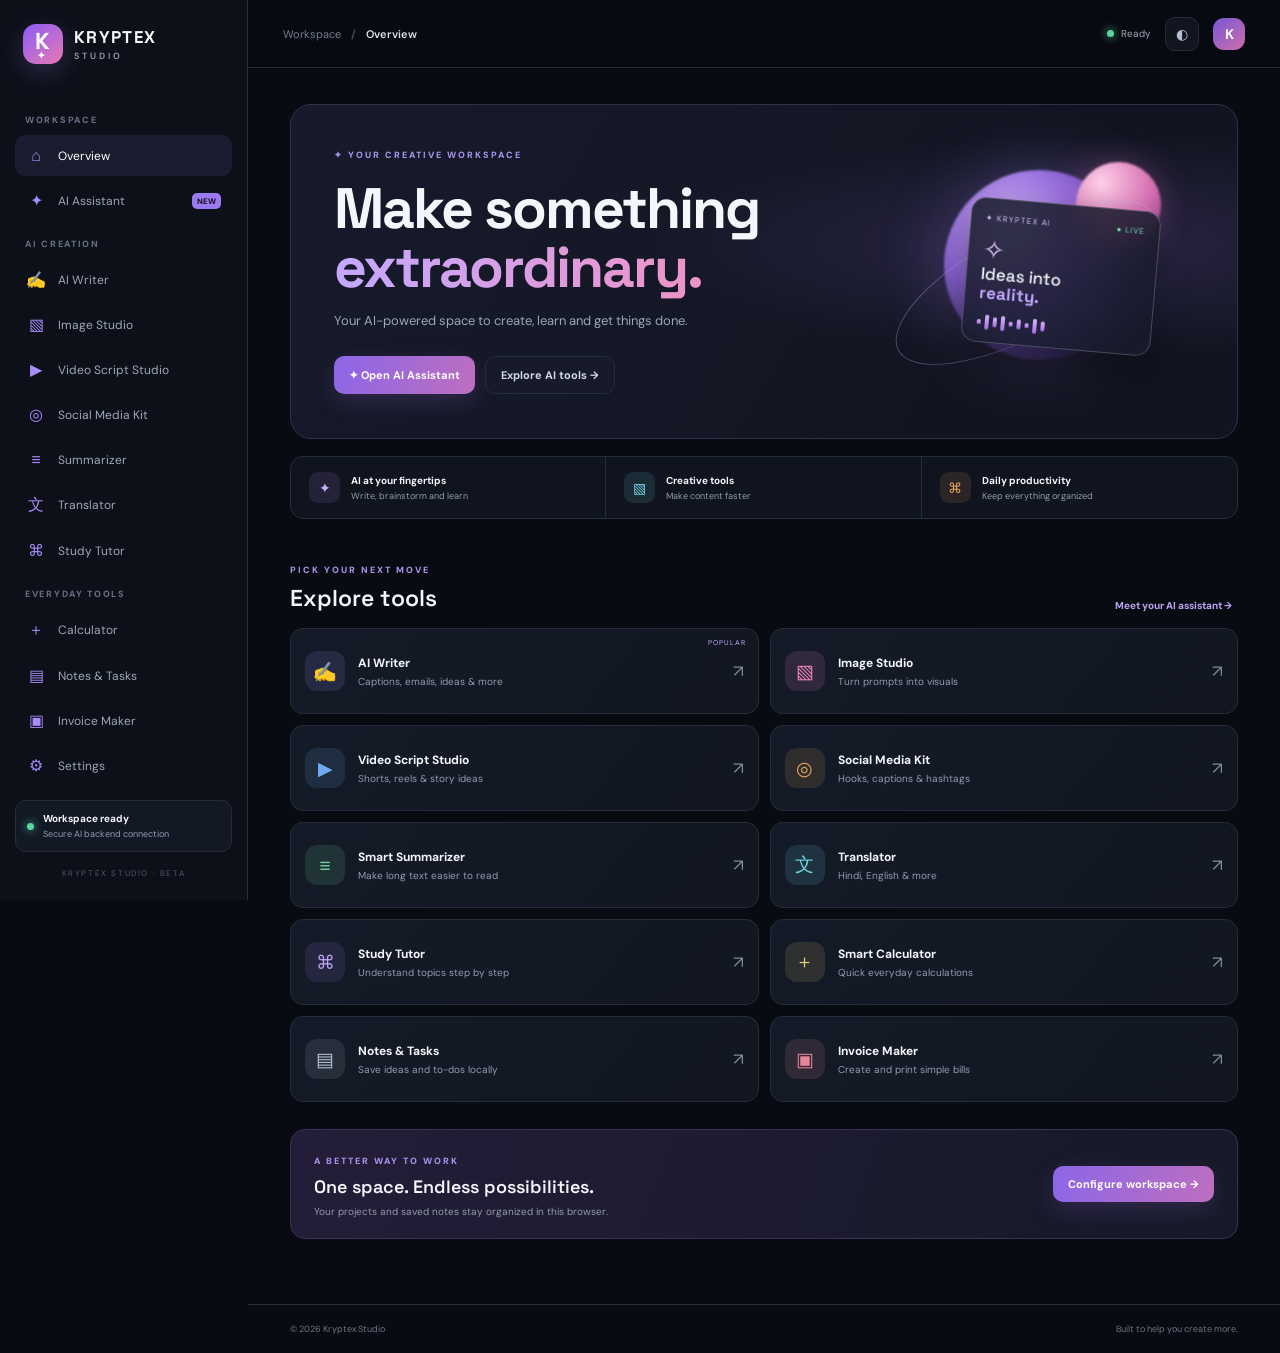
==== commit 2eb41e17: "Launch redesigned Kryptex Studio interface" ====
--- a/index.html
+++ b/index.html
@@ -1,94 +1,22 @@
-<!doctype html>
-<html lang="en">
-<head>
-<meta charset="utf-8"><meta name="viewport" content="width=device-width,initial-scale=1,viewport-fit=cover">
-<meta name="theme-color" content="#090b16"><meta name="description" content="Kryptex — useful tools for students, shops, teams and everyday work.">
-<title>Kryptex — All your work, one place</title>
-<link rel="manifest" href="./manifest.json"><link rel="icon" href="./icon.svg" type="image/svg+xml">
-<style>
-:root{--bg:#090b16;--panel:#111629;--panel2:#171e34;--line:#29324d;--text:#f4f6ff;--muted:#a5afca;--purple:#9b6cff;--pink:#ff6eb4;--cyan:#60d8e8;--green:#72e0b0;--shadow:0 18px 50px #0005}
-*{box-sizing:border-box}body{margin:0;background:radial-gradient(900px 500px at 85% -10%,#4d2b8044,transparent),radial-gradient(700px 400px at -10% 20%,#175d7040,transparent),var(--bg);color:var(--text);font:15px/1.5 Inter,system-ui,-apple-system,Segoe UI,sans-serif}button,input,textarea,select{font:inherit}button{cursor:pointer}.app{max-width:1440px;margin:auto;min-height:100vh}.top{position:sticky;top:0;z-index:10;display:flex;align-items:center;justify-content:space-between;padding:14px 22px;background:#090b16dd;backdrop-filter:blur(18px);border-bottom:1px solid #ffffff12}.brand{display:flex;align-items:center;gap:11px;font-size:19px;font-weight:850;letter-spacing:-.5px}.logo{display:grid;place-items:center;width:38px;height:38px;border-radius:13px;background:linear-gradient(135deg,var(--purple),var(--pink));box-shadow:0 8px 25px #9b6cff55}.logo span{font-size:21px}.top-actions{display:flex;gap:9px;align-items:center}.pill,.btn{border:1px solid var(--line);background:var(--panel);color:var(--text);border-radius:12px;padding:9px 13px}.btn.primary{background:linear-gradient(120deg,#8056e9,#d64f9d);border:0;font-weight:750}.btn:hover,.pill:hover{filter:brightness(1.18)}.layout{display:grid;grid-template-columns:245px minmax(0,1fr);gap:22px;padding:22px}.side{position:sticky;top:83px;align-self:start;background:#101629bb;border:1px solid var(--line);border-radius:20px;padding:14px}.nav-label{font-size:11px;color:var(--muted);font-weight:800;letter-spacing:1.3px;padding:12px 10px 6px}.nav{width:100%;display:flex;gap:11px;align-items:center;text-align:left;padding:11px 12px;border:0;border-radius:12px;background:transparent;color:#cbd3e8}.nav.active,.nav:hover{background:#8d68e52b;color:#fff}.nav .ico{width:22px;text-align:center}.main{min-width:0}.hero{padding:30px;border:1px solid #ffffff18;border-radius:24px;background:linear-gradient(120deg,#34215eaa,#132d46aa),linear-gradient(120deg,#181d34,#101629);box-shadow:var(--shadow);position:relative;overflow:hidden}.hero:after{content:"✦";position:absolute;right:7%;top:-35px;font-size:180px;color:#ffffff0b}.eyebrow{color:#c4a9ff;font-size:12px;font-weight:800;letter-spacing:1.6px;text-transform:uppercase}.hero h1{font-size:clamp(28px,4vw,46px);line-height:1.08;margin:10px 0}.hero p{max-width:650px;color:#c4cbe0;margin:0 0 20px}.search{display:flex;gap:8px;max-width:650px}.field,textarea,select{width:100%;background:#090e1c;border:1px solid var(--line);color:var(--text);border-radius:11px;padding:12px;outline:none}.field:focus,textarea:focus,select:focus{border-color:var(--purple);box-shadow:0 0 0 3px #9b6cff22}.section-head{display:flex;justify-content:space-between;align-items:end;margin:27px 2px 13px}.section-head h2{font-size:20px;margin:0}.section-head p{margin:3px 0 0;color:var(--muted);font-size:13px}.grid{display:grid;grid-template-columns:repeat(3,minmax(0,1fr));gap:13px}.card{border:1px solid var(--line);border-radius:17px;background:linear-gradient(150deg,#151c31,#101526);padding:17px;min-height:140px;transition:.18s;cursor:pointer}.card:hover{transform:translateY(-3px);border-color:#8f70dd;box-shadow:var(--shadow)}.card .symbol{width:39px;height:39px;display:grid;place-items:center;border-radius:12px;background:#9b6cff22;font-size:20px;margin-bottom:12px}.card h3{margin:0 0 4px;font-size:15px}.card p{margin:0;color:var(--muted);font-size:12px}.tag{display:inline-block;margin-top:12px;color:#bda5ff;font-size:11px;font-weight:750}.adbox{margin:20px 0;padding:15px;border:1px dashed #46506c;border-radius:14px;color:#8994b2;text-align:center;font-size:12px;min-height:62px}.page{display:none}.page.active{display:block}.panel{background:var(--panel);border:1px solid var(--line);border-radius:18px;padding:20px;margin-bottom:15px}.panel h2,.panel h3{margin-top:0}.row{display:flex;gap:10px;flex-wrap:wrap}.row>*{flex:1;min-width:130px}.output{white-space:pre-wrap;background:#090e1c;border:1px solid var(--line);border-radius:12px;padding:14px;color:#dce5ff;min-height:50px;margin-top:12px}.muted{color:var(--muted)}.tool-list{display:grid;grid-template-columns:repeat(2,minmax(0,1fr));gap:12px}.item{border:1px solid var(--line);background:#0d1324;border-radius:13px;padding:13px}.item strong{display:block}.item small{color:var(--muted)}.item-actions{display:flex;gap:7px;margin-top:10px}.item-actions button{padding:6px 9px}.table-wrap{overflow:auto}table{width:100%;border-collapse:collapse}td,th{text-align:left;padding:10px;border-bottom:1px solid var(--line);font-size:13px}th{color:#bba5ff}.chatlog{height:340px;overflow:auto;background:#090e1c;border:1px solid var(--line);border-radius:13px;padding:12px}.bubble{max-width:88%;padding:11px 13px;border-radius:14px;margin:8px 0;white-space:pre-wrap}.bubble.user{margin-left:auto;background:#6244a7}.bubble.ai{background:#1a2540}.bottomnav{display:none}.toast{position:fixed;bottom:22px;left:50%;transform:translateX(-50%);background:#222d46;border:1px solid #526080;padding:10px 16px;border-radius:12px;z-index:30;display:none}.footer{padding:25px;text-align:center;color:#77829f;font-size:12px}.hidden{display:none!important}
-@media(max-width:900px){.layout{grid-template-columns:1fr;padding:13px}.side{display:none}.grid{grid-template-columns:repeat(2,minmax(0,1fr))}.top{padding:11px 14px}.bottomnav{display:flex;position:fixed;bottom:0;left:0;right:0;z-index:20;justify-content:space-around;background:#0a0e1ced;border-top:1px solid var(--line);padding:8px 3px calc(8px + env(safe-area-inset-bottom));backdrop-filter:blur(16px)}.bottomnav button{background:none;border:0;color:#aab4ce;font-size:11px;display:grid;gap:3px;justify-items:center}.bottomnav button span{font-size:18px}.footer{padding-bottom:90px}}
-@media(max-width:520px){.grid,.tool-list{grid-template-columns:1fr}.hero{padding:23px 18px}.hero h1{font-size:31px}.top-actions .hide-mobile{display:none}.section-head{align-items:start}.search{flex-direction:column}.row>*{min-width:100%}}
-</style></head>
-<body><div class="app">
-<header class="top"><div class="brand"><div class="logo"><span>✦</span></div><span>KRYPTEX</span><span class="muted" style="font-size:11px;font-weight:600">WORKSPACE</span></div><div class="top-actions"><button class="pill hide-mobile" id="installBtn" hidden>⬇ Install app</button><button class="pill" id="themeBtn" title="Switch theme">◐</button><button class="btn primary" onclick="openPage('ai')">✦ Ask Kryptex AI</button></div></header>
-<div class="layout"><aside class="side"><div class="nav-label">WORKSPACE</div><button class="nav active" data-page="home"><span class="ico">⌂</span> Overview</button><button class="nav" data-page="student"><span class="ico">🎓</span> Student tools</button><button class="nav" data-page="shop"><span class="ico">🛍️</span> Shop & billing</button><button class="nav" data-page="business"><span class="ico">📊</span> Business & CRM</button><button class="nav" data-page="daily"><span class="ico">⚡</span> Everyday tools</button><button class="nav" data-page="ai"><span class="ico">✦</span> Kryptex AI</button><div class="nav-label">PERSONAL</div><button class="nav" data-page="saved"><span class="ico">▣</span> My saved data</button><button class="nav" data-page="settings"><span class="ico">⚙</span> Settings</button></aside>
-<main class="main">
-<section class="page active" id="page-home"><div class="hero"><div class="eyebrow">One workspace. Many possibilities.</div><h1>Make your day<br><span style="background:linear-gradient(90deg,#c6a8ff,#ff8dc5);background-clip:text;color:transparent">a little easier.</span></h1><p>Smart everyday tools for students, shopkeepers, creators and growing businesses — all in one place.</p><div class="search"><input class="field" id="globalSearch" placeholder="Search tools… e.g. invoice, notes, calculator"><button class="btn primary" onclick="searchTools()">Search tools</button></div></div><div class="section-head"><div><h2>Explore your workspace</h2><p>Choose a category to get started.</p></div></div><div class="grid">
-<div class="card" onclick="openPage('student')"><div class="symbol">🎓</div><h3>For students</h3><p>Study planner, notes, timetable and grade calculator.</p><span class="tag">LEARN SMARTER →</span></div>
-<div class="card" onclick="openPage('shop')"><div class="symbol">🧾</div><h3>Shop & billing</h3><p>Create bills, calculate discounts and manage products.</p><span class="tag">RUN YOUR SHOP →</span></div>
-<div class="card" onclick="openPage('business')"><div class="symbol">📈</div><h3>Business & CRM</h3><p>Keep customer details and track follow-ups.</p><span class="tag">GROW ORGANIZED →</span></div>
-<div class="card" onclick="openPage('daily')"><div class="symbol">⚡</div><h3>Daily utilities</h3><p>Calculator, unit converter, date and text tools.</p><span class="tag">SAVE YOUR TIME →</span></div>
-<div class="card" onclick="openPage('ai')"><div class="symbol">✦</div><h3>Kryptex AI</h3><p>Ask questions, draft text and brainstorm ideas.</p><span class="tag">TRY AI →</span></div>
-<div class="card" onclick="openPage('saved')"><div class="symbol">▣</div><h3>Your saved workspace</h3><p>Access locally saved notes, tasks and customers.</p><span class="tag">YOUR DATA →</span></div></div>
-<div class="adbox">Advertisement space · Ads will appear here after the publisher account and ad units are approved and configured.</div>
-<div class="section-head"><div><h2>Popular tools</h2><p>Quick access to useful features.</p></div></div><div class="grid" id="popularGrid"></div></section>
-<section class="page" id="page-student"><div class="section-head"><div><h2>🎓 Student workspace</h2><p>Plan your study and keep learning organized.</p></div></div><div class="grid">
-<div class="card" onclick="showTool('notes')"><div class="symbol">📝</div><h3>Study notes</h3><p>Write and save your notes on this device.</p></div><div class="card" onclick="showTool('tasks')"><div class="symbol">✅</div><h3>Study task planner</h3><p>Make a checklist for your study goals.</p></div><div class="card" onclick="showTool('grade')"><div class="symbol">📊</div><h3>Percentage calculator</h3><p>Calculate marks percentage.</p></div><div class="card" onclick="showTool('timetable')"><div class="symbol">🗓️</div><h3>Timetable maker</h3><p>Build a simple weekly routine.</p></div></div><div id="toolArea" class="panel hidden" style="margin-top:18px"></div></section>
-<section class="page" id="page-shop"><div class="section-head"><div><h2>🛍️ Shop & billing</h2><p>Simple billing helpers. Verify local tax rules before issuing official invoices.</p></div></div><div class="panel"><h3>Quick bill calculator</h3><div class="row"><input class="field" id="billName" placeholder="Item / product name"><input class="field" id="billQty" type="number" min="1" value="1" placeholder="Quantity"><input class="field" id="billPrice" type="number" min="0" placeholder="Price per item"></div><div class="row" style="margin-top:10px"><input class="field" id="billDiscount" type="number" min="0" value="0" placeholder="Discount %"><button class="btn primary" onclick="addBillItem()">Add item</button><button class="btn" onclick="printBill()">Print bill</button></div><div class="table-wrap"><table><thead><tr><th>Item</th><th>Qty</th><th>Rate</th><th>Total</th><th></th></tr></thead><tbody id="billRows"></tbody></table></div><div class="output" id="billTotal">Total: ₹0.00</div></div>
-<div class="panel"><h3>Discount calculator</h3><div class="row"><input class="field" id="mrp" type="number" placeholder="Original price"><input class="field" id="off" type="number" placeholder="Discount %"><button class="btn primary" onclick="calcDiscount()">Calculate</button></div><div class="output" id="discountOut"></div></div></section>
-<section class="page" id="page-business"><div class="section-head"><div><h2>📊 Business & CRM</h2><p>A lightweight customer list stored in this browser on this device.</p></div></div><div class="panel"><h3>Add a customer</h3><div class="row"><input class="field" id="custName" placeholder="Customer name"><input class="field" id="custPhone" placeholder="Phone (optional)"><input class="field" id="custNote" placeholder="Note / follow-up"></div><button class="btn primary" style="margin-top:10px" onclick="addCustomer()">Save customer</button></div><div class="panel"><div class="row" style="align-items:center"><h3 style="margin:0">Customer list</h3><button class="btn" onclick="exportCustomers()">Export CSV</button></div><div id="customers" class="tool-list" style="margin-top:14px"></div></div></section>
-<section class="page" id="page-daily"><div class="section-head"><div><h2>⚡ Everyday tools</h2><p>Handy utilities for common tasks.</p></div></div><div class="grid">
-<div class="card" onclick="showTool('calc')"><div class="symbol">🧮</div><h3>Calculator</h3><p>Basic arithmetic calculator.</p></div><div class="card" onclick="showTool('convert')"><div class="symbol">📐</div><h3>Unit converter</h3><p>Length, weight and temperature.</p></div><div class="card" onclick="showTool('text')"><div class="symbol">🔤</div><h3>Text tools</h3><p>Word count, uppercase and lowercase.</p></div><div class="card" onclick="showTool('date')"><div class="symbol">📅</div><h3>Date difference</h3><p>Find days between two dates.</p></div></div><div id="dailyToolArea" class="panel hidden" style="margin-top:18px"></div></section>
-<section class="page" id="page-ai"><div class="section-head"><div><h2>✦ Kryptex AI</h2><p>Chat interface. Connect your own secured API endpoint in Settings to activate responses.</p></div></div><div class="panel"><div class="chatlog" id="chatlog"><div class="bubble ai">Hi! I’m Kryptex AI. Connect an API endpoint in Settings to enable AI replies. You can still use all offline tools.</div></div><div class="row" style="margin-top:12px"><input class="field" id="chatInput" placeholder="Ask something…" onkeydown="if(event.key==='Enter')sendChat()"><button class="btn primary" onclick="sendChat()">Send</button></div><p class="muted" style="font-size:12px">Do not enter passwords, payment details or private personal information.</p></div></section>
-<section class="page" id="page-saved"><div class="section-head"><div><h2>▣ My saved data</h2><p>Notes, tasks and customers saved in this browser.</p></div></div><div class="panel"><h3>Workspace overview</h3><div class="grid"><div class="item"><strong id="savedNotes">0</strong><small>Saved notes</small></div><div class="item"><strong id="savedTasks">0</strong><small>Study tasks</small></div><div class="item"><strong id="savedCustomers">0</strong><small>Customers</small></div></div><p class="muted">Data stays in this browser's local storage. It is not synced to other devices. Export important information regularly.</p><button class="btn" onclick="exportBackup()">Download data backup</button></div></section>
-<section class="page" id="page-settings"><div class="section-head"><div><h2>⚙ Settings</h2><p>Configure this workspace.</p></div></div><div class="panel"><h3>AI connection</h3><p class="muted">Enter your own HTTPS backend endpoint that accepts POST requests and returns JSON with a <code>reply</code> field. Never put secret API keys in this public website.</p><input class="field" id="apiEndpoint" placeholder="https://your-secure-api.example.com/chat"><button class="btn primary" style="margin-top:10px" onclick="saveEndpoint()">Save endpoint</button><p id="apiStatus" class="muted"></p></div><div class="panel"><h3>Privacy & storage</h3><p class="muted">Your notes, tasks and customer list are saved locally on this device. Clearing browser storage will remove them.</p><button class="btn" onclick="exportBackup()">Export my data</button> <button class="btn" onclick="clearWorkspace()">Clear local data</button></div><div class="panel"><h3>About Kryptex</h3><p class="muted">Kryptex Workspace · Version 1.0 · Built for students, shops and everyday work.</p></div></section>
-</main></div><nav class="bottomnav"><button onclick="openPage('home')"><span>⌂</span>Home</button><button onclick="openPage('student')"><span>🎓</span>Study</button><button onclick="openPage('shop')"><span>🧾</span>Shop</button><button onclick="openPage('business')"><span>📊</span>CRM</button><button onclick="openPage('ai')"><span>✦</span>AI</button></nav><div class="footer">© <span id="year"></span> Kryptex Workspace · Made to make everyday work simpler.</div></div><div class="toast" id="toast"></div>
-<script>
-const $=id=>document.getElementById(id), get=(k,d=[])=>{try{return JSON.parse(localStorage.getItem('kx_'+k))??d}catch{return d}}, put=(k,v)=>localStorage.setItem('kx_'+k,JSON.stringify(v));
-const tools=[['📝','Study notes','student','notes'],['✅','Task planner','student','tasks'],['📊','Percentage calculator','student','grade'],['🗓️','Timetable maker','student','timetable'],['🧮','Calculator','daily','calc'],['📐','Unit converter','daily','convert'],['🔤','Text tools','daily','text'],['📅','Date difference','daily','date'],['🧾','Bill calculator','shop','bill'],['👥','Customer manager','business','crm']];
-$('year').textContent=new Date().getFullYear();
-function toast(s){$('toast').textContent=s;$('toast').style.display='block';setTimeout(()=>$('toast').style.display='none',2400)}
-function openPage(p){document.querySelectorAll('.page').forEach(x=>x.classList.remove('active'));$('page-'+p).classList.add('active');document.querySelectorAll('.nav').forEach(x=>x.classList.toggle('active',x.dataset.page===p));window.scrollTo({top:0,behavior:'smooth'});refreshSaved()}
-document.querySelectorAll('.nav').forEach(b=>b.onclick=()=>openPage(b.dataset.page));
-function card(t){return '<div class="card" onclick="showTool(\''+t[3]+'\')"><div class="symbol">'+t[0]+'</div><h3>'+t[1]+'</h3><p>Open this tool</p></div>'}
-$('popularGrid').innerHTML=tools.slice(0,6).map(card).join('');
-function searchTools(){const q=$('globalSearch').value.toLowerCase();const hits=tools.filter(t=>t[1].toLowerCase().includes(q)||t[2].includes(q));$('popularGrid').innerHTML=hits.map(card).join('')||'<p class="muted">No matching tools found.</p>';openPage('home')}
-$('globalSearch').addEventListener('keydown',e=>{if(e.key==='Enter')searchTools()});
-function showTool(t){const area=['notes','tasks','grade','timetable'].includes(t)?$('toolArea'):$('dailyToolArea');area.classList.remove('hidden');let h='';
-if(t==='notes')h='<h3>Study notes</h3><input class="field" id="noteTitle" placeholder="Note title"><textarea id="noteBody" rows="5" placeholder="Write your notes…"></textarea><button class="btn primary" onclick="saveNote()">Save note</button><div id="noteList"></div>';
-if(t==='tasks')h='<h3>Study task planner</h3><div class="row"><input class="field" id="taskText" placeholder="Add a task"><button class="btn primary" onclick="addTask()">Add task</button></div><div id="taskList"></div>';
-if(t==='grade')h='<h3>Percentage calculator</h3><div class="row"><input class="field" id="marks" type="number" placeholder="Marks obtained"><input class="field" id="maxMarks" type="number" placeholder="Maximum marks"><button class="btn primary" onclick="gradeCalc()">Calculate</button></div><div id="gradeOut" class="output"></div>';
-if(t==='timetable')h='<h3>Weekly timetable</h3><div class="row"><input class="field" id="ttDay" placeholder="Day (e.g. Monday)"><input class="field" id="ttTime" placeholder="Time"><input class="field" id="ttSubject" placeholder="Subject / activity"><button class="btn primary" onclick="addTimetable()">Add</button></div><div id="ttList"></div>';
-if(t==='calc')h='<h3>Calculator</h3><input class="field" id="calcExpr" placeholder="Example: (25+5)*2" onkeydown="if(event.key===\'Enter\')calculate()"><button class="btn primary" onclick="calculate()">Calculate</button><div id="calcOut" class="output"></div><p class="muted">Supports basic arithmetic, brackets and decimals.</p>';
-if(t==='convert')h='<h3>Unit converter</h3><div class="row"><input class="field" id="convValue" type="number" placeholder="Value"><select id="convType"><option value="kmmi">Kilometres → miles</option><option value="mft">Metres → feet</option><option value="kgp">Kilograms → pounds</option><option value="cF">Celsius → Fahrenheit</option><option value="F C">Fahrenheit → Celsius</option></select><button class="btn primary" onclick="convertUnit()">Convert</button></div><div id="convOut" class="output"></div>';
-if(t==='text')h='<h3>Text tools</h3><textarea class="field" rows="5" id="textInput" placeholder="Paste or type text…"></textarea><div class="row"><button class="btn" onclick="textAction('+"'upper'"+')">UPPERCASE</button><button class="btn" onclick="textAction('+"'lower'"+')">lowercase</button><button class="btn" onclick="textAction('+"'count'"+')">Word count</button><button class="btn" onclick="textAction('+"'copy'"+')">Copy</button></div><div id="textOut" class="output"></div>';
-if(t==='date')h='<h3>Date difference</h3><div class="row"><input class="field" type="date" id="dateA"><input class="field" type="date" id="dateB"><button class="btn primary" onclick="dateDiff()">Find days</button></div><div id="dateOut" class="output"></div>';
-area.innerHTML=h;if(t==='notes')renderNotes();if(t==='tasks')renderTasks();if(t==='timetable')renderTT();area.scrollIntoView({behavior:'smooth',block:'start'})}
-function saveNote(){let a=get('notes');a.unshift({id:Date.now(),title:$('noteTitle').value||'Untitled',body:$('noteBody').value});put('notes',a);renderNotes();refreshSaved();toast('Note saved')}
-function renderNotes(){let a=get('notes');if($('noteList'))$('noteList').innerHTML=a.map(n=>'<div class="item"><strong>'+esc(n.title)+'</strong><p>'+esc(n.body).slice(0,220)+'</p><button class="btn" onclick="delNote('+n.id+')">Delete</button></div>').join('')}
-function delNote(id){put('notes',get('notes').filter(n=>n.id!==id));renderNotes();refreshSaved()}
-function addTask(){let v=$('taskText').value.trim();if(!v)return;let a=get('tasks');a.push({id:Date.now(),text:v,done:false});put('tasks',a);$('taskText').value='';renderTasks();refreshSaved()}
-function renderTasks(){let a=get('tasks');if($('taskList'))$('taskList').innerHTML=a.map(t=>'<div class="item"><label><input type="checkbox" '+(t.done?'checked':'')+' onchange="toggleTask('+t.id+')"> '+esc(t.text)+'</label><button class="btn" onclick="delTask('+t.id+')">×</button></div>').join('')}
-function toggleTask(id){let a=get('tasks');a=a.map(t=>t.id===id?{...t,done:!t.done}:t);put('tasks',a);renderTasks()}
-function delTask(id){put('tasks',get('tasks').filter(t=>t.id!==id));renderTasks();refreshSaved()}
-function gradeCalc(){let m=+$('marks').value,x=+$('maxMarks').value;$('gradeOut').textContent=x>0&&m>=0?(m/x*100).toFixed(2)+'%':'Enter valid marks.'}
-function addTimetable(){let a=get('tt');a.push({day:$('ttDay').value,time:$('ttTime').value,subject:$('ttSubject').value});put('tt',a);renderTT()}
-function renderTT(){if($('ttList'))$('ttList').innerHTML=get('tt').map(x=>'<div class="item">'+esc(x.day)+' · '+esc(x.time)+' — <b>'+esc(x.subject)+'</b></div>').join('')}
-function calculate(){let s=$('calcExpr').value;if(!/^[0-9+*/().%\s-]+$/.test(s)){ $('calcOut').textContent='Only basic arithmetic characters are allowed.';return}try{$('calcOut').textContent=Function('"use strict";return ('+s+')')()}catch{$('calcOut').textContent='Check your expression.'}}
-function convertUnit(){let v=+$('convValue').value,t=$('convType').value,r={kmmi:v*.621371,mft:v*3.28084,kgp:v*2.20462,cF:v*9/5+32,'F C':(v-32)*5/9}[t];$('convOut').textContent=Number.isFinite(r)?r.toFixed(4):'Enter a value.'}
-function textAction(a){let s=$('textInput').value,o=$('textOut');if(a==='upper')$('textInput').value=s.toUpperCase();if(a==='lower')$('textInput').value=s.toLowerCase();if(a==='count')o.textContent='Words: '+(s.trim()?s.trim().split(/\s+/).length:0)+' · Characters: '+s.length;if(a==='copy')navigator.clipboard?.writeText(s).then(()=>toast('Copied'))}
-function dateDiff(){let a=new Date($('dateA').value),b=new Date($('dateB').value);if(isNaN(a)||isNaN(b)){$('dateOut').textContent='Choose both dates.';return}$('dateOut').textContent=Math.abs(Math.round((b-a)/86400000))+' days'}
-let bill=[];function addBillItem(){let name=$('billName').value.trim(),q=+$('billQty').value,p=+$('billPrice').value;if(!name||q<=0||p<0||!Number.isFinite(p))return toast('Enter valid item details');bill.push({name,q,p});renderBill()}
-function renderBill(){let sub=bill.reduce((s,x)=>s+x.q*x.p,0),d=Math.min(100,Math.max(0,+$('billDiscount').value||0)),total=sub*(1-d/100);$('billRows').innerHTML=bill.map((x,i)=>'<tr><td>'+esc(x.name)+'</td><td>'+x.q+'</td><td>₹'+x.p.toFixed(2)+'</td><td>₹'+(x.q*x.p).toFixed(2)+'</td><td><button class="btn" onclick="bill.splice('+i+',1);renderBill()">×</button></td></tr>').join('');$('billTotal').textContent='Subtotal: ₹'+sub.toFixed(2)+' · Discount: '+d+'% · Total: ₹'+total.toFixed(2)}
-$('billDiscount').addEventListener('input',renderBill);
-function calcDiscount(){let p=+$('mrp').value,d=+$('off').value;if(p<0||d<0||d>100)return $('discountOut').textContent='Enter valid values.';$('discountOut').textContent='You save ₹'+(p*d/100).toFixed(2)+' · Final price ₹'+(p*(1-d/100)).toFixed(2)}
-function printBill(){let w=window.open('','_blank');if(!w)return toast('Allow pop-ups to print');w.document.write('<h2>Kryptex Bill</h2>'+document.querySelector('.table-wrap').innerHTML+'<p>'+ $('billTotal').textContent+'</p>');w.document.close();w.print()}
-function addCustomer(){let n=$('custName').value.trim();if(!n)return toast('Enter customer name');let a=get('customers');a.unshift({id:Date.now(),name:n,phone:$('custPhone').value,note:$('custNote').value});put('customers',a);$('custName').value=$('custPhone').value=$('custNote').value='';renderCustomers();refreshSaved();toast('Customer saved')}
-function renderCustomers(){let a=get('customers');$('customers').innerHTML=a.map(c=>'<div class="item"><strong>'+esc(c.name)+'</strong><small>'+esc(c.phone)+'</small><p>'+esc(c.note)+'</p><button class="btn" onclick="delCustomer('+c.id+')">Delete</button></div>').join('')||'<p class="muted">No customers saved yet.</p>'}
-function delCustomer(id){put('customers',get('customers').filter(c=>c.id!==id));renderCustomers();refreshSaved()}
-function exportCustomers(){let a=get('customers'),csv='Name,Phone,Note\n'+a.map(c=>[c.name,c.phone,c.note].map(v=>'"'+String(v).replace(/"/g,'""')+'"').join(',')).join('\n');download('customers.csv',csv,'text/csv')}
-function download(name,data,type){let u=URL.createObjectURL(new Blob([data],{type})),a=document.createElement('a');a.href=u;a.download=name;a.click();URL.revokeObjectURL(u)}
-function exportBackup(){download('kryptex-backup.json',JSON.stringify({notes:get('notes'),tasks:get('tasks'),tt:get('tt'),customers:get('customers')},null,2),'application/json')}
-function refreshSaved(){$('savedNotes').textContent=get('notes').length;$('savedTasks').textContent=get('tasks').length;$('savedCustomers').textContent=get('customers').length;renderCustomers()}
-function esc(s){return String(s??'').replace(/[&<>"']/g,c=>({'&':'&amp;','<':'&lt;','>':'&gt;','"':'&quot;',"'":'&#39;'}[c]))}
-function saveEndpoint(){let v=$('apiEndpoint').value.trim();if(v&&!v.startsWith('https://'))return toast('Use a secure HTTPS endpoint');localStorage.setItem('kx_endpoint',v);$('apiStatus').textContent=v?'Endpoint saved on this device.':'AI endpoint cleared.';toast('Settings saved')}
-$('apiEndpoint').value=localStorage.getItem('kx_endpoint')||'';
-async function sendChat(){let input=$('chatInput'),msg=input.value.trim();if(!msg)return;let log=$('chatlog');log.innerHTML+='<div class="bubble user">'+esc(msg)+'</div>';input.value='';log.scrollTop=log.scrollHeight;let endpoint=localStorage.getItem('kx_endpoint');if(!endpoint){log.innerHTML+='<div class="bubble ai">AI endpoint abhi connect nahi hai. Settings mein apna secure backend URL add karo. Baaki tools abhi use kar sakte ho.</div>';return}let wait=document.createElement('div');wait.className='bubble ai';wait.textContent='Thinking…';log.append(wait);try{let res=await fetch(endpoint,{method:'POST',headers:{'Content-Type':'application/json'},body:JSON.stringify({message:msg})});let data=await res.json();wait.textContent=data.reply||data.response||'No response received.'}catch(e){wait.textContent='Connection failed. Check the endpoint and try again.'}log.scrollTop=log.scrollHeight}
-function clearWorkspace(){if(!confirm('Clear all locally saved notes, tasks, timetable and customers on this device?'))return;['notes','tasks','tt','customers'].forEach(k=>localStorage.removeItem('kx_'+k));refreshSaved();renderCustomers();toast('Local workspace cleared')}
-$('themeBtn').onclick=()=>{document.body.classList.toggle('light');if(document.body.classList.contains('light')){document.body.style.filter='brightness(1.18)';}else document.body.style.filter='';};
-let deferredInstall;$('installBtn').hidden=true;window.addEventListener('beforeinstallprompt',e=>{e.preventDefault();deferredInstall=e;$('installBtn').hidden=false});$('installBtn').onclick=async()=>{if(deferredInstall){deferredInstall.prompt();deferredInstall=null}else toast('Use browser menu → Add to Home screen')};
-if('serviceWorker'in navigator)window.addEventListener('load',()=>navigator.serviceWorker.register('./sw.js').catch(()=>{}));
-refreshSaved();renderCustomers();
-</script></body></html>+<!doctype html><html lang="en"><head><meta charset="utf-8"><meta name="viewport" content="width=device-width,initial-scale=1,viewport-fit=cover"><meta name="theme-color" content="#090b12"><meta name="description" content="Kryptex Studio — AI tools and an everyday workspace."><title>Kryptex Studio — Create more. Do more.</title><link rel="manifest" href="./manifest.json"><link rel="icon" href="./icon.svg" type="image/svg+xml"><link rel="preconnect" href="https://fonts.googleapis.com"><link rel="preconnect" href="https://fonts.gstatic.com" crossorigin><link href="https://fonts.googleapis.com/css2?family=DM+Sans:wght@400;500;600;700;800&family=Space+Grotesk:wght@500;600;700&display=swap" rel="stylesheet"><link rel="stylesheet" href="./styles.css"></head><body>
+<div class="app-shell"><aside class="sidebar" id="sidebar"><a class="brand" href="#" data-view="home"><span class="brand-mark">K<span>✦</span></span><span>KRYPTEX<small>STUDIO</small></span></a><div class="side-label">WORKSPACE</div><button class="side-link active" data-view="home"><i>⌂</i> Overview</button><button class="side-link" data-view="ai"><i>✦</i> AI Assistant <b>NEW</b></button><div class="side-label">AI CREATION</div><button class="side-link" data-tool="writer"><i>✍</i> AI Writer</button><button class="side-link" data-tool="image"><i>▧</i> Image Studio</button><button class="side-link" data-tool="video"><i>▶</i> Video Script Studio</button><button class="side-link" data-tool="social"><i>◎</i> Social Media Kit</button><button class="side-link" data-tool="summarizer"><i>≡</i> Summarizer</button><button class="side-link" data-tool="translator"><i>文</i> Translator</button><button class="side-link" data-tool="study"><i>⌘</i> Study Tutor</button><div class="side-label">EVERYDAY TOOLS</div><button class="side-link" data-tool="calculator"><i>＋</i> Calculator</button><button class="side-link" data-tool="notes"><i>▤</i> Notes & Tasks</button><button class="side-link" data-tool="invoice"><i>▣</i> Invoice Maker</button><button class="side-link" data-view="settings"><i>⚙</i> Settings</button><div class="sidebar-bottom"><div class="mini-status"><span class="status-dot"></span><span><b>Workspace ready</b><small>Secure AI backend connection</small></span></div><div class="side-foot">KRYPTEX STUDIO · BETA</div></div></aside>
+<div class="main-column"><header class="topbar"><button class="icon-btn menu-btn" id="menuBtn">☰</button><div class="crumb"><span>Workspace</span><b>/</b><strong id="crumbName">Overview</strong></div><div class="top-actions"><span class="online-chip"><i></i> Ready</span><button class="icon-btn" id="themeBtn">◐</button><button class="install-btn" id="installBtn" hidden>↓ Install app</button><div class="avatar">K</div></div></header>
+<main class="content">
+<section class="view active" id="view-home"><div class="welcome-row"><div><div class="eyebrow">✦ YOUR CREATIVE WORKSPACE</div><h1>Make something<br><em>extraordinary.</em></h1><p class="subhead">Your AI-powered space to create, learn and get things done.</p><div class="hero-actions"><button class="btn btn-primary" data-view="ai">✦ Open AI Assistant</button><button class="btn btn-ghost" data-tool="image">Explore AI tools →</button></div></div><div class="hero-art"><div class="orb orb-one"></div><div class="orb orb-two"></div><div class="orbit"></div><div class="art-card"><div class="art-top"><span>✦ KRYPTEX AI</span><span class="live-dot">● LIVE</span></div><div class="art-spark">✧</div><div class="art-caption">Ideas into<br><b>reality.</b></div><div class="art-wave"><i></i><i></i><i></i><i></i><i></i><i></i><i></i><i></i><i></i></div></div></div></div>
+<div class="quick-strip"><div><span class="quick-icon">✦</span><span><b>AI at your fingertips</b><small>Write, brainstorm and learn</small></span></div><div><span class="quick-icon cyan">▧</span><span><b>Creative tools</b><small>Make content faster</small></span></div><div><span class="quick-icon orange">⌘</span><span><b>Daily productivity</b><small>Keep everything organized</small></span></div></div>
+<div class="section-title"><div><span class="eyebrow">PICK YOUR NEXT MOVE</span><h2>Explore tools</h2></div><button class="text-btn" data-view="ai">Meet your AI assistant →</button></div><div class="tool-grid">
+<button class="tool-card featured" data-tool="writer"><span class="tool-icon purple">✍</span><span class="tool-meta"><b>AI Writer</b><small>Captions, emails, ideas & more</small></span><span class="card-arrow">↗</span><span class="badge">POPULAR</span></button>
+<button class="tool-card" data-tool="image"><span class="tool-icon pink">▧</span><span class="tool-meta"><b>Image Studio</b><small>Turn prompts into visuals</small></span><span class="card-arrow">↗</span></button>
+<button class="tool-card" data-tool="video"><span class="tool-icon blue">▶</span><span class="tool-meta"><b>Video Script Studio</b><small>Shorts, reels & story ideas</small></span><span class="card-arrow">↗</span></button>
+<button class="tool-card" data-tool="social"><span class="tool-icon orange">◎</span><span class="tool-meta"><b>Social Media Kit</b><small>Hooks, captions & hashtags</small></span><span class="card-arrow">↗</span></button>
+<button class="tool-card" data-tool="summarizer"><span class="tool-icon green">≡</span><span class="tool-meta"><b>Smart Summarizer</b><small>Make long text easier to read</small></span><span class="card-arrow">↗</span></button>
+<button class="tool-card" data-tool="translator"><span class="tool-icon cyan">文</span><span class="tool-meta"><b>Translator</b><small>Hindi, English & more</small></span><span class="card-arrow">↗</span></button>
+<button class="tool-card" data-tool="study"><span class="tool-icon violet">⌘</span><span class="tool-meta"><b>Study Tutor</b><small>Understand topics step by step</small></span><span class="card-arrow">↗</span></button>
+<button class="tool-card" data-tool="calculator"><span class="tool-icon yellow">＋</span><span class="tool-meta"><b>Smart Calculator</b><small>Quick everyday calculations</small></span><span class="card-arrow">↗</span></button>
+<button class="tool-card" data-tool="notes"><span class="tool-icon slate">▤</span><span class="tool-meta"><b>Notes & Tasks</b><small>Save ideas and to-dos locally</small></span><span class="card-arrow">↗</span></button>
+<button class="tool-card" data-tool="invoice"><span class="tool-icon rose">▣</span><span class="tool-meta"><b>Invoice Maker</b><small>Create and print simple bills</small></span><span class="card-arrow">↗</span></button></div>
+<div class="bottom-banner"><div><span class="eyebrow">A BETTER WAY TO WORK</span><h3>One space. Endless possibilities.</h3><p>Your projects and saved notes stay organized in this browser.</p></div><button class="btn btn-primary" data-view="settings">Configure workspace →</button></div></section>
+<section class="view" id="view-ai"><div class="page-heading"><div><span class="eyebrow">KRYPTEX INTELLIGENCE</span><h1>AI Assistant <em>✦</em></h1><p>Ask anything, brainstorm or turn an idea into a finished draft.</p></div><button class="btn btn-ghost" id="clearChat">＋ New chat</button></div><div class="chat-layout"><div class="chat-main"><div class="chat-log" id="chatLog"><div class="welcome-ai"><div class="ai-orb">✦</div><h2>What are we creating today?</h2><p>I'm Kryptex AI. Ask me to explain, write, plan or brainstorm.</p><div class="suggestions"><button data-prompt="Give me 5 creative ideas for a technology YouTube Short.">💡 Video ideas</button><button data-prompt="Explain artificial intelligence in simple Hindi with an example.">🧠 Explain a topic</button><button data-prompt="Write a professional but friendly email template.">✍ Write something</button></div></div></div><form class="chat-compose" id="chatForm"><textarea id="chatInput" rows="1" placeholder="Message Kryptex AI..." maxlength="6000"></textarea><div class="compose-bottom"><span>AI can make mistakes. Check important information.</span><button class="send-btn" type="submit">↑</button></div></form></div><aside class="chat-aside"><b>Try asking</b><button data-prompt="Create a 30-second Hindi YouTube Short script about how electric cars work.">Create a video script <span>↗</span></button><button data-prompt="Give me a simple step-by-step study plan for one chapter.">Make a study plan <span>↗</span></button><button data-prompt="Give me 10 catchy names for a technology project.">Brainstorm names <span>↗</span></button><div class="privacy-note">🔒 <span><b>Private by design</b><small>Your API key stays on the server, never in this page.</small></span></div></aside></div></section>
+<section class="view" id="view-tool"><div class="page-heading"><div><span class="eyebrow" id="toolCategory">AI CREATION</span><h1 id="toolTitle">AI Writer</h1><p id="toolDescription">Turn a rough idea into polished writing.</p></div><button class="btn btn-ghost" data-view="home">← All tools</button></div><div class="workspace-card"><div class="tool-form" id="toolForm"></div><div class="result-panel"><div class="result-head"><b>✦ Your result</b><div><button class="small-btn" id="copyResult">Copy</button><button class="small-btn" id="downloadResult">Save .txt</button></div></div><div class="result-content" id="toolResult"><div class="empty-result"><span>✧</span><b>Your result will appear here</b><small>Enter your details and tap Generate.</small></div></div></div></div></section>
+<section class="view" id="view-settings"><div class="page-heading"><div><span class="eyebrow">PREFERENCES & CONNECTIONS</span><h1>Settings</h1><p>Manage your workspace and check the AI connection.</p></div></div><div class="settings-grid"><div class="settings-card"><span class="setting-icon">✦</span><h3>AI backend connection</h3><p>Kryptex AI uses a secure server endpoint. Provider keys must stay in server environment variables.</p><div class="connection-status" id="connectionStatus"><i></i><span>Checking connection…</span></div><button class="btn btn-primary" id="testConnection">Test AI connection</button></div><div class="settings-card"><span class="setting-icon">▤</span><h3>Your local workspace</h3><p>Notes and tasks are stored in this browser. Export a backup before clearing site data.</p><div class="settings-actions"><button class="btn btn-ghost" id="exportBackup">Export backup</button><button class="btn btn-danger" id="clearLocal">Clear local data</button></div></div><div class="settings-card"><span class="setting-icon">▣</span><h3>Install Kryptex</h3><p>Add the app to your home screen for an app-like full-screen experience.</p><button class="btn btn-ghost" id="installFromSettings">Install / Add to Home screen</button></div><div class="settings-card"><span class="setting-icon">ⓘ</span><h3>About Kryptex Studio</h3><p>AI-powered tools and daily utilities. Some AI features require a configured backend and provider access.</p><small class="version-label">VERSION 2.0 · PWA</small></div></div></section>
+</main><footer class="footer">© 2026 Kryptex Studio <span>Built to help you create more.</span></footer></div></div><nav class="mobile-nav"><button data-view="home"><i>⌂</i>Home</button><button data-view="ai"><i>✦</i>AI</button><button data-tool="image"><i>▧</i>Create</button><button data-tool="notes"><i>▤</i>Notes</button><button data-view="settings"><i>⚙</i>Settings</button></nav><div class="toast" id="toast"></div><script src="./app.js" defer></script></body></html>
--- a/styles.css
+++ b/styles.css
@@ -0,0 +1 @@
+:root{--bg:#090b12;--surface:#111520;--surface2:#171d2a;--line:#252d3d;--text:#f4f6fb;--muted:#929bad;--purple:#a78bfa;--pink:#f08ac2;--cyan:#6fd4e4;--green:#79d9b2;--shadow:0 18px 55px #0005}*{box-sizing:border-box}body{margin:0;background:var(--bg);color:var(--text);font:14px 'DM Sans',sans-serif}button,textarea{font:inherit}button{cursor:pointer;color:inherit}.app-shell{min-height:100vh}.sidebar{position:fixed;inset:0 auto 0 0;width:248px;background:#0d1019;border-right:1px solid var(--line);padding:22px 15px;display:flex;flex-direction:column;z-index:30}.brand{display:flex;align-items:center;gap:11px;color:var(--text);text-decoration:none;font:700 17px 'Space Grotesk';letter-spacing:1.3px;margin:2px 8px 35px}.brand small{display:block;font:600 9px 'DM Sans';letter-spacing:3px;color:#929bad;margin-top:2px}.brand-mark{width:40px;height:40px;display:grid;place-items:center;border-radius:13px;background:linear-gradient(140deg,#8b5cf6,#e879b4);font-size:23px;color:white;box-shadow:0 8px 24px #a78bfa35}.brand-mark span{font-size:10px;margin-left:-3px;margin-top:-12px}.side-label{font-size:9px;letter-spacing:1.7px;font-weight:800;color:#667084;margin:15px 10px 7px}.side-link{display:flex;align-items:center;gap:12px;border:0;background:transparent;color:#9ca7ba;padding:10px 11px;border-radius:10px;text-align:left;font-size:12px;margin:2px 0;min-height:39px}.side-link i{font-style:normal;font-size:16px;width:20px;text-align:center;color:#a78bfa}.side-link:hover,.side-link.active{background:#a78bfa19;color:#fff}.side-link b{font-size:8px;background:#9b7af1;color:#100d1a;padding:3px 5px;border-radius:5px;margin-left:auto}.sidebar-bottom{margin-top:auto}.mini-status{border:1px solid var(--line);background:#121824;border-radius:11px;padding:11px;display:flex;gap:9px;align-items:center}.status-dot,.online-chip i{width:7px;height:7px;border-radius:50%;background:#5bd6a0;box-shadow:0 0 10px #5bd6a0}.mini-status b,.mini-status small{display:block}.mini-status b{font-size:10px}.mini-status small{font-size:9px;color:var(--muted);margin-top:3px}.side-foot{font-size:8px;letter-spacing:1.6px;color:#505a6c;text-align:center;margin:16px 0 0}.main-column{margin-left:248px;min-height:100vh;display:flex;flex-direction:column}.topbar{height:68px;border-bottom:1px solid var(--line);display:flex;align-items:center;justify-content:space-between;padding:0 35px;position:sticky;top:0;background:#090b12eF;backdrop-filter:blur(18px);z-index:20}.crumb{display:flex;gap:10px;align-items:center;font-size:11px;color:#737e92}.crumb b{color:#424b5d}.crumb strong{color:#dce2ed;font-weight:600}.top-actions{display:flex;align-items:center;gap:14px}.online-chip{font-size:10px;color:#9ca8b9;display:flex;align-items:center;gap:7px}.online-chip i{display:inline-block}.icon-btn{border:1px solid var(--line);background:var(--surface);border-radius:10px;width:34px;height:34px;color:#b5bfd0}.avatar{width:32px;height:32px;border-radius:11px;display:grid;place-items:center;background:linear-gradient(140deg,#7757d8,#cf6da8);font-weight:800}.install-btn{border:1px solid #8062c8;background:#211a35;border-radius:9px;padding:8px 11px;font-size:10px}.menu-btn{display:none}.content{width:min(1200px,100%);margin:0 auto;padding:36px 42px 65px;flex:1}.view{display:none}.view.active{display:block}.welcome-row{min-height:335px;border:1px solid #31304b;border-radius:21px;padding:37px 43px;background:radial-gradient(ellipse at 83% 42%,#59458c55,transparent 40%),linear-gradient(120deg,#171a2b,#121521 70%);display:flex;align-items:center;justify-content:space-between;overflow:hidden;position:relative}.eyebrow{font-size:9px;font-weight:800;letter-spacing:2px;color:#a994ec}.spark{font-size:14px;margin-right:6px}.welcome-row h1,.page-heading h1{font:700 clamp(35px,4.6vw,57px)/1.04 'Space Grotesk';letter-spacing:-2px;margin:18px 0 12px}.welcome-row h1 em,.page-heading h1 em{font-style:normal;background:linear-gradient(90deg,#c3a9ff,#ee93c7);color:transparent;background-clip:text}.subhead,.page-heading p{color:#9ca6b8;font-size:13px;line-height:1.7;margin:0}.hero-actions{display:flex;gap:10px;margin-top:24px}.btn{border-radius:10px;padding:11px 15px;font-size:11px;font-weight:700;border:1px solid var(--line)}.btn-primary{background:linear-gradient(110deg,#8c66e8,#bd6fbe);border:0;color:white;box-shadow:0 8px 25px #9a68dd30}.btn-ghost{background:#171b29;color:#d3d9e5}.btn-danger{background:#301a23;color:#f3a0ac;border-color:#59303d}.btn:hover,.tool-card:hover{filter:brightness(1.12);transform:translateY(-2px)}.hero-art{width:300px;height:250px;position:relative;flex:none;margin-right:30px}.orb{position:absolute;border-radius:50%;filter:blur(1px)}.orb-one{width:190px;height:190px;right:30px;top:23px;background:radial-gradient(circle at 35% 30%,#d7b8ff,#8c65d7 40%,#372b62 75%);box-shadow:0 0 65px #a78bfa44}.orb-two{width:85px;height:85px;right:3px;top:15px;background:radial-gradient(circle at 30% 25%,#ffd0e8,#d56cb0 60%,#703b7d);box-shadow:0 0 35px #d56cb055}.orbit{position:absolute;width:290px;height:105px;border:1px solid #c6b1ff55;border-radius:50%;transform:rotate(-28deg);top:83px;right:-7px}.art-card{position:absolute;right:8px;top:57px;width:190px;height:145px;border:1px solid #ffffff35;background:#171a2bd9;backdrop-filter:blur(12px);border-radius:15px;padding:14px;box-shadow:0 18px 40px #0007;transform:rotate(5deg)}.art-top{display:flex;justify-content:space-between;font-size:8px;letter-spacing:1px;color:#d5c4ff}.live-dot{color:#71ddb1}.art-spark{font-size:26px;color:#e5c9ff;margin-top:10px}.art-caption{font:500 17px/1.1 'Space Grotesk';margin-top:-2px}.art-caption b{color:#c3a8ff}.art-wave{display:flex;gap:4px;align-items:center;margin-top:11px;height:18px}.art-wave i{width:4px;border-radius:5px;background:linear-gradient(#d9b5ff,#a46be1);height:30%}.art-wave i:nth-child(2n){height:80%}.art-wave i:nth-child(3n){height:55%}.quick-strip{display:grid;grid-template-columns:repeat(3,1fr);margin:17px 0 40px;border:1px solid var(--line);border-radius:13px;background:#10141e}.quick-strip>div{display:flex;gap:11px;align-items:center;padding:15px 18px;border-right:1px solid var(--line)}.quick-strip>div:last-child{border:0}.quick-icon{width:31px;height:31px;display:grid;place-items:center;border-radius:9px;background:#a78bfa20;color:#c6b2ff}.quick-icon.cyan{background:#6fd4e420;color:#6fd4e4}.quick-icon.orange{background:#e6a65b20;color:#e6a65b}.quick-strip b,.quick-strip small{display:block}.quick-strip b{font-size:10px}.quick-strip small{font-size:9px;color:var(--muted);margin-top:3px}.section-title{display:flex;align-items:end;justify-content:space-between;margin:0 0 15px}.section-title h2{font:600 23px 'Space Grotesk';margin:6px 0 0}.text-btn{border:0;background:none;color:#bda6f4;font-size:10px;font-weight:700}.tool-grid{display:grid;grid-template-columns:repeat(2,minmax(0,1fr));gap:11px}.tool-card{position:relative;min-height:86px;display:flex;align-items:center;gap:13px;text-align:left;background:linear-gradient(130deg,#141a27,#111620);border:1px solid var(--line);border-radius:13px;padding:14px;transition:.2s}.tool-card:hover{border-color:#8066b8}.tool-icon{width:40px;height:40px;border-radius:12px;display:grid;place-items:center;font-size:19px;flex:none}.purple{background:#a78bfa22;color:#bca6ff}.pink{background:#ed86c022;color:#ed86c0}.blue{background:#73a9f022;color:#73a9f0}.orange{background:#e6a65b22;color:#e6a65b}.green{background:#70d6a822;color:#70d6a8}.cyan{background:#6fd4e422;color:#6fd4e4}.violet{background:#9977dd22;color:#b9a0f2}.yellow{background:#d7bf6c22;color:#e3cf77}.slate{background:#a3b0c522;color:#b6c1d1}.rose{background:#e7869b22;color:#e7869b}.tool-meta b,.tool-meta small{display:block}.tool-meta b{font-size:12px}.tool-meta small{font-size:10px;color:var(--muted);margin-top:4px}.card-arrow{margin-left:auto;color:#7e899e;font-size:17px}.badge{position:absolute;right:12px;top:9px;font-size:7px;letter-spacing:1px;color:#c4a9ff}.bottom-banner{margin-top:27px;border:1px solid #3c3155;border-radius:15px;background:linear-gradient(110deg,#241d39,#151927);padding:20px 23px;display:flex;align-items:center;justify-content:space-between}.bottom-banner h3{font:600 18px 'Space Grotesk';margin:7px 0}.bottom-banner p{font-size:10px;color:var(--muted);margin:0}.footer{border-top:1px solid var(--line);padding:18px 42px;color:#697488;font-size:9px}.footer span{float:right}.page-heading{display:flex;align-items:center;justify-content:space-between;margin:6px 0 27px}.page-heading h1{font-size:40px;margin:9px 0}.chat-layout{display:grid;grid-template-columns:minmax(0,1fr) 220px;gap:15px}.chat-main,.chat-aside,.workspace-card,.settings-card{background:#111621;border:1px solid var(--line);border-radius:15px}.chat-main{padding:15px;display:flex;flex-direction:column;min-height:560px}.chat-log{flex:1;min-height:400px;max-height:65vh;overflow:auto;padding:15px}.welcome-ai{text-align:center;padding:65px 10px 30px}.ai-orb{width:54px;height:54px;border-radius:17px;display:grid;place-items:center;margin:auto;background:linear-gradient(140deg,#8b5cf6,#d879b8);font-size:25px;box-shadow:0 0 35px #a78bfa35}.welcome-ai h2{font:600 22px 'Space Grotesk';margin:17px 0 6px}.welcome-ai p{font-size:11px;color:var(--muted)}.suggestions{display:flex;justify-content:center;gap:7px;flex-wrap:wrap;margin-top:20px}.suggestions button,.chat-aside button{background:#1a2030;border:1px solid #30394d;color:#bdc6d5;border-radius:9px;padding:9px 11px;font-size:9px}.chat-compose{border:1px solid #3b4056;background:#0c111a;border-radius:12px;padding:10px 12px}.chat-compose textarea{width:100%;resize:none;border:0;outline:0;background:transparent;color:var(--text);font-size:12px;max-height:140px}.compose-bottom{display:flex;justify-content:space-between;align-items:center;color:#6e7a8e;font-size:8px}.send-btn{width:31px;height:31px;border:0;border-radius:9px;background:#a78bfa;color:#15101f;font-size:19px;font-weight:800}.chat-aside{padding:15px;align-self:start}.chat-aside>b{font-size:11px;display:block;margin-bottom:12px}.chat-aside button{display:flex;justify-content:space-between;width:100%;margin:7px 0;text-align:left}.chat-aside button span{color:#a78bfa}.privacy-note{display:flex;gap:9px;border-top:1px solid var(--line);margin-top:20px;padding-top:15px;font-size:13px}.privacy-note b,.privacy-note small{display:block}.privacy-note b{font-size:9px}.privacy-note small{font-size:8px;color:var(--muted);line-height:1.5;margin-top:4px}.bubble{max-width:85%;padding:11px 13px;border-radius:12px;margin:10px 0;white-space:pre-wrap;line-height:1.65;font-size:11px}.bubble.user{margin-left:auto;background:#57428b;color:#fff}.bubble.ai{background:#1b2332;border:1px solid #30394a;color:#e4e9f2}.bubble .bubble-actions{display:flex;gap:10px;margin-top:8px}.bubble-actions button{border:0;background:none;color:#bda6f4;font-size:9px}.workspace-card{padding:19px;display:grid;grid-template-columns:minmax(0,1fr) minmax(0,1fr);gap:18px}.tool-form{padding:5px}.form-field{display:block;margin-bottom:15px}.form-field label{display:block;color:#c5ccda;font-size:10px;font-weight:700;margin-bottom:7px}.form-field input,.form-field textarea,.form-field select,.calc-input{width:100%;border:1px solid #30394a;background:#0b1019;color:var(--text);border-radius:9px;padding:11px;font:11px 'DM Sans';outline:none}.form-field textarea{resize:vertical;min-height:115px}.form-field input:focus,.form-field textarea:focus,.form-field select:focus{border-color:#a78bfa}.form-hint{font-size:9px;color:var(--muted);line-height:1.6}.result-panel{background:#0c111a;border:1px solid #293245;border-radius:12px;min-height:310px;display:flex;flex-direction:column}.result-head{padding:13px;border-bottom:1px solid #293245;display:flex;justify-content:space-between;align-items:center;font-size:10px}.result-head b{color:#d8c6ff}.small-btn{border:1px solid #30394a;background:#161d2a;color:#bfc8d7;border-radius:7px;padding:6px 9px;font-size:8px;margin-left:5px}.result-content{padding:17px;white-space:pre-wrap;font-size:11px;line-height:1.75;flex:1;overflow-wrap:anywhere}.empty-result{height:100%;min-height:260px;display:flex;flex-direction:column;align-items:center;justify-content:center;color:#758198;text-align:center}.empty-result span{font-size:32px;color:#a78bfa}.empty-result b{font-size:11px;color:#b8c1d0;margin-top:12px}.empty-result small{font-size:9px;margin-top:5px}.settings-grid{display:grid;grid-template-columns:repeat(2,1fr);gap:13px}.settings-card{padding:20px}.setting-icon{width:35px;height:35px;border-radius:10px;background:#a78bfa20;color:#bba4ff;display:grid;place-items:center;font-size:17px}.settings-card h3{font:600 15px 'Space Grotesk';margin:15px 0 7px}.settings-card p{font-size:10px;color:var(--muted);line-height:1.7;min-height:48px}.connection-status{display:flex;align-items:center;gap:8px;font-size:9px;color:#a7b2c4;margin:13px 0}.connection-status i{width:7px;height:7px;border-radius:50%;background:#d6ad62}.connection-status.ok i{background:#61d6a2}.connection-status.bad i{background:#e47c8d}.settings-actions{display:flex;gap:8px;flex-wrap:wrap}.version-label{color:#738098;font-size:8px;letter-spacing:1px}.toast{position:fixed;bottom:85px;left:50%;transform:translateX(-50%);background:#242c3d;border:1px solid #414d65;border-radius:10px;padding:10px 15px;color:#fff;font-size:10px;z-index:90;display:none}.toast.show{display:block}.mobile-nav{display:none}.light-mode{--bg:#f2f3f8;--surface:#fff;--text:#1c2230;--muted:#667085}.light-mode .main-column,.light-mode .topbar{background:#f2f3f8}.light-mode .welcome-row,.light-mode .tool-card,.light-mode .quick-strip,.light-mode .chat-main,.light-mode .chat-aside,.light-mode .workspace-card,.light-mode .settings-card{background:#fff;color:#202638}.light-mode .form-field input,.light-mode .form-field textarea,.light-mode .form-field select,.light-mode .chat-compose{background:#f5f6fa;color:#202638}@media(max-width:1050px){.content{padding:28px 25px}.hero-art{margin-right:0;transform:scale(.88)}}@media(max-width:800px){.sidebar{transform:translateX(-100%);transition:.25s}.sidebar.open{transform:translateX(0);box-shadow:15px 0 45px #0009}.main-column{margin-left:0}.menu-btn{display:block}.topbar{padding:0 15px;height:58px}.content{padding:22px 15px 95px}.welcome-row{padding:27px 24px;min-height:290px}.hero-art{width:190px;transform:scale(.72);transform-origin:center right;margin-left:-55px}.quick-strip>div{padding:12px 9px}.quick-strip b{font-size:9px}.quick-strip small{font-size:8px}.mobile-nav{display:flex;position:fixed;z-index:25;bottom:0;left:0;right:0;padding:8px 5px calc(8px + env(safe-area-inset-bottom));background:#0d111cf2;border-top:1px solid var(--line);justify-content:space-around;backdrop-filter:blur(15px)}.mobile-nav button{border:0;background:none;color:#909bad;font-size:8px;display:grid;justify-items:center;gap:3px}.mobile-nav i{font-style:normal;font-size:17px}.footer{padding:14px 18px 80px}.chat-layout{grid-template-columns:1fr}.chat-aside{display:none}.chat-main{min-height:520px}.workspace-card{grid-template-columns:1fr}.page-heading h1{font-size:34px}}@media(max-width:560px){.welcome-row{min-height:320px;padding:24px 19px}.welcome-row h1{font-size:39px}.hero-art{position:absolute;right:-35px;bottom:-40px;opacity:.34;transform:scale(.85)}.welcome-row>div:first-child{position:relative;z-index:2}.quick-strip{grid-template-columns:1fr}.quick-strip>div{border-right:0;border-bottom:1px solid var(--line);padding:10px 14px}.quick-strip>div:last-child{border:0}.tool-grid{grid-template-columns:1fr}.bottom-banner{align-items:flex-start;gap:15px;flex-direction:column}.section-title h2{font-size:21px}.online-chip{display:none}.top-actions{gap:8px}.crumb{font-size:10px}.settings-grid{grid-template-columns:1fr}.page-heading{align-items:flex-start;gap:10px}.page-heading .btn{padding:8px;font-size:9px}.workspace-card{padding:11px}.footer span{display:none}.install-btn{font-size:9px;padding:7px}}
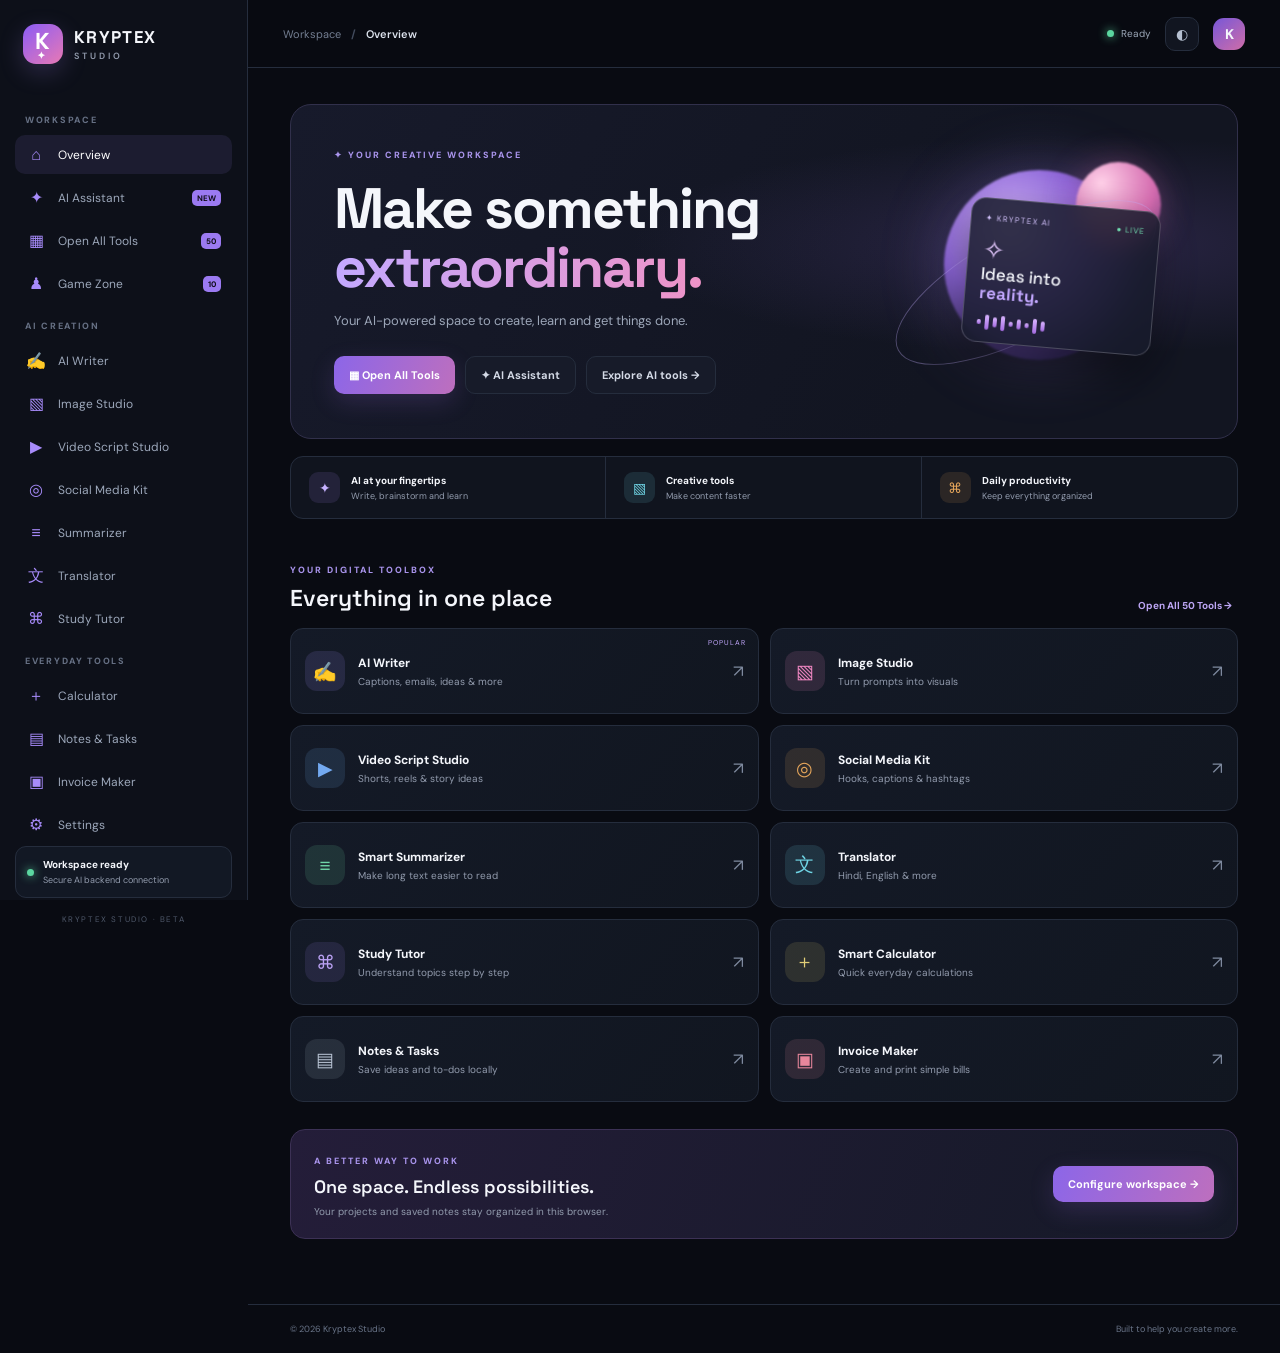
==== commit 8f400ae7: "Add 50-tool catalogue and Kryptex arcade navigation" ====
--- a/index.html
+++ b/index.html
@@ -1,10 +1,10 @@
 <!doctype html><html lang="en"><head><meta charset="utf-8"><meta name="viewport" content="width=device-width,initial-scale=1,viewport-fit=cover"><meta name="theme-color" content="#090b12"><meta name="description" content="Kryptex Studio — AI tools and an everyday workspace."><title>Kryptex Studio — Create more. Do more.</title><link rel="manifest" href="./manifest.json"><link rel="icon" href="./icon.svg" type="image/svg+xml"><link rel="preconnect" href="https://fonts.googleapis.com"><link rel="preconnect" href="https://fonts.gstatic.com" crossorigin><link href="https://fonts.googleapis.com/css2?family=DM+Sans:wght@400;500;600;700;800&family=Space+Grotesk:wght@500;600;700&display=swap" rel="stylesheet"><link rel="stylesheet" href="./styles.css"></head><body>
-<div class="app-shell"><aside class="sidebar" id="sidebar"><a class="brand" href="#" data-view="home"><span class="brand-mark">K<span>✦</span></span><span>KRYPTEX<small>STUDIO</small></span></a><div class="side-label">WORKSPACE</div><button class="side-link active" data-view="home"><i>⌂</i> Overview</button><button class="side-link" data-view="ai"><i>✦</i> AI Assistant <b>NEW</b></button><div class="side-label">AI CREATION</div><button class="side-link" data-tool="writer"><i>✍</i> AI Writer</button><button class="side-link" data-tool="image"><i>▧</i> Image Studio</button><button class="side-link" data-tool="video"><i>▶</i> Video Script Studio</button><button class="side-link" data-tool="social"><i>◎</i> Social Media Kit</button><button class="side-link" data-tool="summarizer"><i>≡</i> Summarizer</button><button class="side-link" data-tool="translator"><i>文</i> Translator</button><button class="side-link" data-tool="study"><i>⌘</i> Study Tutor</button><div class="side-label">EVERYDAY TOOLS</div><button class="side-link" data-tool="calculator"><i>＋</i> Calculator</button><button class="side-link" data-tool="notes"><i>▤</i> Notes & Tasks</button><button class="side-link" data-tool="invoice"><i>▣</i> Invoice Maker</button><button class="side-link" data-view="settings"><i>⚙</i> Settings</button><div class="sidebar-bottom"><div class="mini-status"><span class="status-dot"></span><span><b>Workspace ready</b><small>Secure AI backend connection</small></span></div><div class="side-foot">KRYPTEX STUDIO · BETA</div></div></aside>
+<div class="app-shell"><aside class="sidebar" id="sidebar"><a class="brand" href="#" data-view="home"><span class="brand-mark">K<span>✦</span></span><span>KRYPTEX<small>STUDIO</small></span></a><div class="side-label">WORKSPACE</div><button class="side-link active" data-view="home"><i>⌂</i> Overview</button><button class="side-link" data-view="ai"><i>✦</i> AI Assistant <b>NEW</b></button><button class="side-link all-tools-link" data-view="catalog"><i>▦</i> Open All Tools <b>50</b></button><button class="side-link" data-view="games"><i>♟</i> Game Zone <b>10</b></button><div class="side-label">AI CREATION</div><button class="side-link" data-tool="writer"><i>✍</i> AI Writer</button><button class="side-link" data-tool="image"><i>▧</i> Image Studio</button><button class="side-link" data-tool="video"><i>▶</i> Video Script Studio</button><button class="side-link" data-tool="social"><i>◎</i> Social Media Kit</button><button class="side-link" data-tool="summarizer"><i>≡</i> Summarizer</button><button class="side-link" data-tool="translator"><i>文</i> Translator</button><button class="side-link" data-tool="study"><i>⌘</i> Study Tutor</button><div class="side-label">EVERYDAY TOOLS</div><button class="side-link" data-tool="calculator"><i>＋</i> Calculator</button><button class="side-link" data-tool="notes"><i>▤</i> Notes & Tasks</button><button class="side-link" data-tool="invoice"><i>▣</i> Invoice Maker</button><button class="side-link" data-view="settings"><i>⚙</i> Settings</button><div class="sidebar-bottom"><div class="mini-status"><span class="status-dot"></span><span><b>Workspace ready</b><small>Secure AI backend connection</small></span></div><div class="side-foot">KRYPTEX STUDIO · BETA</div></div></aside>
 <div class="main-column"><header class="topbar"><button class="icon-btn menu-btn" id="menuBtn">☰</button><div class="crumb"><span>Workspace</span><b>/</b><strong id="crumbName">Overview</strong></div><div class="top-actions"><span class="online-chip"><i></i> Ready</span><button class="icon-btn" id="themeBtn">◐</button><button class="install-btn" id="installBtn" hidden>↓ Install app</button><div class="avatar">K</div></div></header>
 <main class="content">
-<section class="view active" id="view-home"><div class="welcome-row"><div><div class="eyebrow">✦ YOUR CREATIVE WORKSPACE</div><h1>Make something<br><em>extraordinary.</em></h1><p class="subhead">Your AI-powered space to create, learn and get things done.</p><div class="hero-actions"><button class="btn btn-primary" data-view="ai">✦ Open AI Assistant</button><button class="btn btn-ghost" data-tool="image">Explore AI tools →</button></div></div><div class="hero-art"><div class="orb orb-one"></div><div class="orb orb-two"></div><div class="orbit"></div><div class="art-card"><div class="art-top"><span>✦ KRYPTEX AI</span><span class="live-dot">● LIVE</span></div><div class="art-spark">✧</div><div class="art-caption">Ideas into<br><b>reality.</b></div><div class="art-wave"><i></i><i></i><i></i><i></i><i></i><i></i><i></i><i></i><i></i></div></div></div></div>
+<section class="view active" id="view-home"><div class="welcome-row"><div><div class="eyebrow">✦ YOUR CREATIVE WORKSPACE</div><h1>Make something<br><em>extraordinary.</em></h1><p class="subhead">Your AI-powered space to create, learn and get things done.</p><div class="hero-actions"><button class="btn btn-primary" data-view="catalog">▦ Open All Tools</button><button class="btn btn-ghost" data-view="ai">✦ AI Assistant</button><button class="btn btn-ghost" data-tool="image">Explore AI tools →</button></div></div><div class="hero-art"><div class="orb orb-one"></div><div class="orb orb-two"></div><div class="orbit"></div><div class="art-card"><div class="art-top"><span>✦ KRYPTEX AI</span><span class="live-dot">● LIVE</span></div><div class="art-spark">✧</div><div class="art-caption">Ideas into<br><b>reality.</b></div><div class="art-wave"><i></i><i></i><i></i><i></i><i></i><i></i><i></i><i></i><i></i></div></div></div></div>
 <div class="quick-strip"><div><span class="quick-icon">✦</span><span><b>AI at your fingertips</b><small>Write, brainstorm and learn</small></span></div><div><span class="quick-icon cyan">▧</span><span><b>Creative tools</b><small>Make content faster</small></span></div><div><span class="quick-icon orange">⌘</span><span><b>Daily productivity</b><small>Keep everything organized</small></span></div></div>
-<div class="section-title"><div><span class="eyebrow">PICK YOUR NEXT MOVE</span><h2>Explore tools</h2></div><button class="text-btn" data-view="ai">Meet your AI assistant →</button></div><div class="tool-grid">
+<div class="section-title"><div><span class="eyebrow">YOUR DIGITAL TOOLBOX</span><h2>Everything in one place</h2></div><button class="text-btn" data-view="catalog">Open All 50 Tools →</button></div><div class="tool-grid">
 <button class="tool-card featured" data-tool="writer"><span class="tool-icon purple">✍</span><span class="tool-meta"><b>AI Writer</b><small>Captions, emails, ideas & more</small></span><span class="card-arrow">↗</span><span class="badge">POPULAR</span></button>
 <button class="tool-card" data-tool="image"><span class="tool-icon pink">▧</span><span class="tool-meta"><b>Image Studio</b><small>Turn prompts into visuals</small></span><span class="card-arrow">↗</span></button>
 <button class="tool-card" data-tool="video"><span class="tool-icon blue">▶</span><span class="tool-meta"><b>Video Script Studio</b><small>Shorts, reels & story ideas</small></span><span class="card-arrow">↗</span></button>
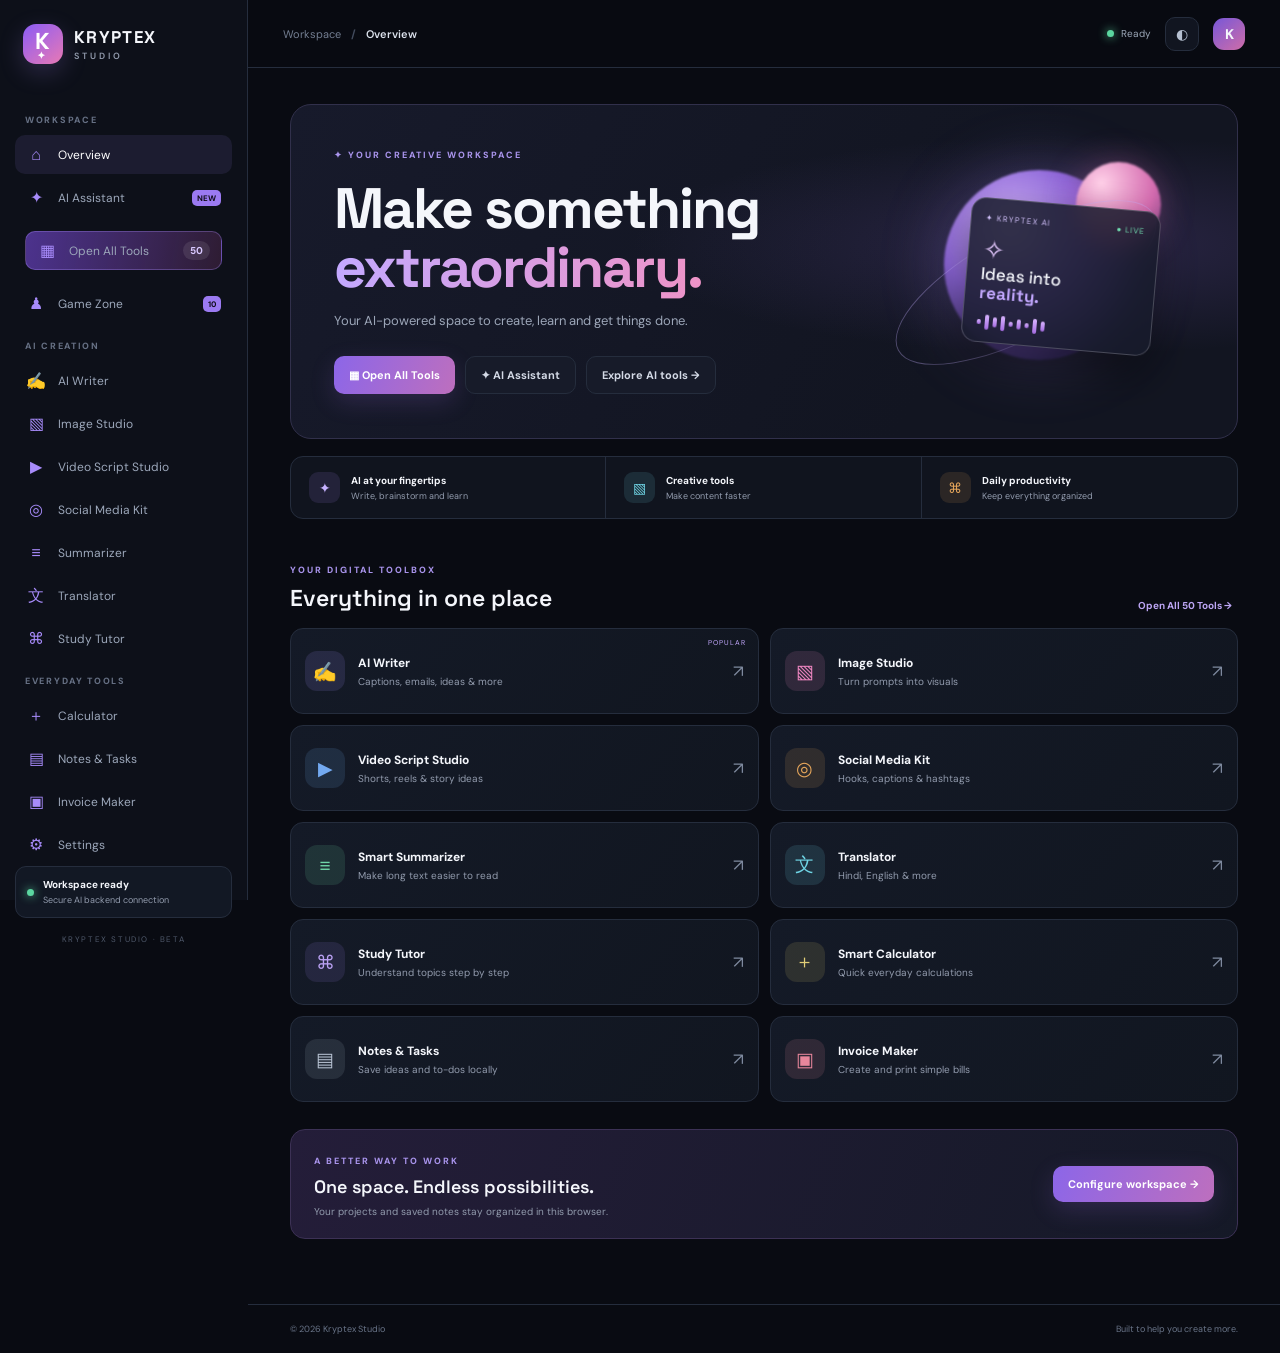
==== commit 10ba1c78: "Add complete tool directory and arcade views" ====
--- a/index.html
+++ b/index.html
@@ -2,7 +2,7 @@
 <div class="app-shell"><aside class="sidebar" id="sidebar"><a class="brand" href="#" data-view="home"><span class="brand-mark">K<span>✦</span></span><span>KRYPTEX<small>STUDIO</small></span></a><div class="side-label">WORKSPACE</div><button class="side-link active" data-view="home"><i>⌂</i> Overview</button><button class="side-link" data-view="ai"><i>✦</i> AI Assistant <b>NEW</b></button><button class="side-link all-tools-link" data-view="catalog"><i>▦</i> Open All Tools <b>50</b></button><button class="side-link" data-view="games"><i>♟</i> Game Zone <b>10</b></button><div class="side-label">AI CREATION</div><button class="side-link" data-tool="writer"><i>✍</i> AI Writer</button><button class="side-link" data-tool="image"><i>▧</i> Image Studio</button><button class="side-link" data-tool="video"><i>▶</i> Video Script Studio</button><button class="side-link" data-tool="social"><i>◎</i> Social Media Kit</button><button class="side-link" data-tool="summarizer"><i>≡</i> Summarizer</button><button class="side-link" data-tool="translator"><i>文</i> Translator</button><button class="side-link" data-tool="study"><i>⌘</i> Study Tutor</button><div class="side-label">EVERYDAY TOOLS</div><button class="side-link" data-tool="calculator"><i>＋</i> Calculator</button><button class="side-link" data-tool="notes"><i>▤</i> Notes & Tasks</button><button class="side-link" data-tool="invoice"><i>▣</i> Invoice Maker</button><button class="side-link" data-view="settings"><i>⚙</i> Settings</button><div class="sidebar-bottom"><div class="mini-status"><span class="status-dot"></span><span><b>Workspace ready</b><small>Secure AI backend connection</small></span></div><div class="side-foot">KRYPTEX STUDIO · BETA</div></div></aside>
 <div class="main-column"><header class="topbar"><button class="icon-btn menu-btn" id="menuBtn">☰</button><div class="crumb"><span>Workspace</span><b>/</b><strong id="crumbName">Overview</strong></div><div class="top-actions"><span class="online-chip"><i></i> Ready</span><button class="icon-btn" id="themeBtn">◐</button><button class="install-btn" id="installBtn" hidden>↓ Install app</button><div class="avatar">K</div></div></header>
 <main class="content">
-<section class="view active" id="view-home"><div class="welcome-row"><div><div class="eyebrow">✦ YOUR CREATIVE WORKSPACE</div><h1>Make something<br><em>extraordinary.</em></h1><p class="subhead">Your AI-powered space to create, learn and get things done.</p><div class="hero-actions"><button class="btn btn-primary" data-view="catalog">▦ Open All Tools</button><button class="btn btn-ghost" data-view="ai">✦ AI Assistant</button><button class="btn btn-ghost" data-tool="image">Explore AI tools →</button></div></div><div class="hero-art"><div class="orb orb-one"></div><div class="orb orb-two"></div><div class="orbit"></div><div class="art-card"><div class="art-top"><span>✦ KRYPTEX AI</span><span class="live-dot">● LIVE</span></div><div class="art-spark">✧</div><div class="art-caption">Ideas into<br><b>reality.</b></div><div class="art-wave"><i></i><i></i><i></i><i></i><i></i><i></i><i></i><i></i><i></i></div></div></div></div>
+<section class="view" id="view-catalog"><div class="page-heading"><div><div class="eyebrow">THE WHOLE TOOLBOX · 50 TOOLS</div><h1>Open All <em>Tools.</em></h1><p>Find the right tool, open it and get to work.</p></div><span class="count-pill">50 TOOLS</span></div><div class="catalog-toolbar"><input id="toolSearch" type="search" placeholder="Search 50 tools…"><div class="filter-row" id="toolFilters"><button class="filter-chip active" data-filter="All">All</button><button class="filter-chip" data-filter="Student">Student</button><button class="filter-chip" data-filter="Photo & Video">Photo & Video</button><button class="filter-chip" data-filter="Content">Content</button><button class="filter-chip" data-filter="Daily Life">Daily Life</button><button class="filter-chip" data-filter="Coding">Coding</button><button class="filter-chip" data-filter="Extra">Extra</button></div></div><div class="catalog-grid" id="catalogGrid"></div><div class="games-promo"><div><div class="eyebrow">PLAY · LEARN · CHALLENGE YOURSELF</div><h2>Take a break. Play a game.</h2><p>10 mini-games — solo, versus AI or two-player.</p></div><button class="btn btn-primary" data-view="games">Explore 10 Games →</button></div></section><section class="view" id="view-games"><div class="page-heading"><div><div class="eyebrow">KRYPTEX ARCADE · 10 GAMES</div><h1>Game <em>Zone.</em></h1><p>Quick challenges, puzzles and friendly AI battles.</p></div><button class="btn btn-ghost" data-view="catalog">← All tools</button></div><div class="games-grid" id="gamesGrid"></div><div class="game-stage" id="gameStage"><div class="empty-result"><span>🎮</span><b>Choose a game to play</b><small>Your game will open here.</small></div></div></section><section class="view active" id="view-home"><div class="welcome-row"><div><div class="eyebrow">✦ YOUR CREATIVE WORKSPACE</div><h1>Make something<br><em>extraordinary.</em></h1><p class="subhead">Your AI-powered space to create, learn and get things done.</p><div class="hero-actions"><button class="btn btn-primary" data-view="catalog">▦ Open All Tools</button><button class="btn btn-ghost" data-view="ai">✦ AI Assistant</button><button class="btn btn-ghost" data-tool="image">Explore AI tools →</button></div></div><div class="hero-art"><div class="orb orb-one"></div><div class="orb orb-two"></div><div class="orbit"></div><div class="art-card"><div class="art-top"><span>✦ KRYPTEX AI</span><span class="live-dot">● LIVE</span></div><div class="art-spark">✧</div><div class="art-caption">Ideas into<br><b>reality.</b></div><div class="art-wave"><i></i><i></i><i></i><i></i><i></i><i></i><i></i><i></i><i></i></div></div></div></div>
 <div class="quick-strip"><div><span class="quick-icon">✦</span><span><b>AI at your fingertips</b><small>Write, brainstorm and learn</small></span></div><div><span class="quick-icon cyan">▧</span><span><b>Creative tools</b><small>Make content faster</small></span></div><div><span class="quick-icon orange">⌘</span><span><b>Daily productivity</b><small>Keep everything organized</small></span></div></div>
 <div class="section-title"><div><span class="eyebrow">YOUR DIGITAL TOOLBOX</span><h2>Everything in one place</h2></div><button class="text-btn" data-view="catalog">Open All 50 Tools →</button></div><div class="tool-grid">
 <button class="tool-card featured" data-tool="writer"><span class="tool-icon purple">✍</span><span class="tool-meta"><b>AI Writer</b><small>Captions, emails, ideas & more</small></span><span class="card-arrow">↗</span><span class="badge">POPULAR</span></button>
--- a/styles.css
+++ b/styles.css
@@ -1 +1,6 @@
 :root{--bg:#090b12;--surface:#111520;--surface2:#171d2a;--line:#252d3d;--text:#f4f6fb;--muted:#929bad;--purple:#a78bfa;--pink:#f08ac2;--cyan:#6fd4e4;--green:#79d9b2;--shadow:0 18px 55px #0005}*{box-sizing:border-box}body{margin:0;background:var(--bg);color:var(--text);font:14px 'DM Sans',sans-serif}button,textarea{font:inherit}button{cursor:pointer;color:inherit}.app-shell{min-height:100vh}.sidebar{position:fixed;inset:0 auto 0 0;width:248px;background:#0d1019;border-right:1px solid var(--line);padding:22px 15px;display:flex;flex-direction:column;z-index:30}.brand{display:flex;align-items:center;gap:11px;color:var(--text);text-decoration:none;font:700 17px 'Space Grotesk';letter-spacing:1.3px;margin:2px 8px 35px}.brand small{display:block;font:600 9px 'DM Sans';letter-spacing:3px;color:#929bad;margin-top:2px}.brand-mark{width:40px;height:40px;display:grid;place-items:center;border-radius:13px;background:linear-gradient(140deg,#8b5cf6,#e879b4);font-size:23px;color:white;box-shadow:0 8px 24px #a78bfa35}.brand-mark span{font-size:10px;margin-left:-3px;margin-top:-12px}.side-label{font-size:9px;letter-spacing:1.7px;font-weight:800;color:#667084;margin:15px 10px 7px}.side-link{display:flex;align-items:center;gap:12px;border:0;background:transparent;color:#9ca7ba;padding:10px 11px;border-radius:10px;text-align:left;font-size:12px;margin:2px 0;min-height:39px}.side-link i{font-style:normal;font-size:16px;width:20px;text-align:center;color:#a78bfa}.side-link:hover,.side-link.active{background:#a78bfa19;color:#fff}.side-link b{font-size:8px;background:#9b7af1;color:#100d1a;padding:3px 5px;border-radius:5px;margin-left:auto}.sidebar-bottom{margin-top:auto}.mini-status{border:1px solid var(--line);background:#121824;border-radius:11px;padding:11px;display:flex;gap:9px;align-items:center}.status-dot,.online-chip i{width:7px;height:7px;border-radius:50%;background:#5bd6a0;box-shadow:0 0 10px #5bd6a0}.mini-status b,.mini-status small{display:block}.mini-status b{font-size:10px}.mini-status small{font-size:9px;color:var(--muted);margin-top:3px}.side-foot{font-size:8px;letter-spacing:1.6px;color:#505a6c;text-align:center;margin:16px 0 0}.main-column{margin-left:248px;min-height:100vh;display:flex;flex-direction:column}.topbar{height:68px;border-bottom:1px solid var(--line);display:flex;align-items:center;justify-content:space-between;padding:0 35px;position:sticky;top:0;background:#090b12eF;backdrop-filter:blur(18px);z-index:20}.crumb{display:flex;gap:10px;align-items:center;font-size:11px;color:#737e92}.crumb b{color:#424b5d}.crumb strong{color:#dce2ed;font-weight:600}.top-actions{display:flex;align-items:center;gap:14px}.online-chip{font-size:10px;color:#9ca8b9;display:flex;align-items:center;gap:7px}.online-chip i{display:inline-block}.icon-btn{border:1px solid var(--line);background:var(--surface);border-radius:10px;width:34px;height:34px;color:#b5bfd0}.avatar{width:32px;height:32px;border-radius:11px;display:grid;place-items:center;background:linear-gradient(140deg,#7757d8,#cf6da8);font-weight:800}.install-btn{border:1px solid #8062c8;background:#211a35;border-radius:9px;padding:8px 11px;font-size:10px}.menu-btn{display:none}.content{width:min(1200px,100%);margin:0 auto;padding:36px 42px 65px;flex:1}.view{display:none}.view.active{display:block}.welcome-row{min-height:335px;border:1px solid #31304b;border-radius:21px;padding:37px 43px;background:radial-gradient(ellipse at 83% 42%,#59458c55,transparent 40%),linear-gradient(120deg,#171a2b,#121521 70%);display:flex;align-items:center;justify-content:space-between;overflow:hidden;position:relative}.eyebrow{font-size:9px;font-weight:800;letter-spacing:2px;color:#a994ec}.spark{font-size:14px;margin-right:6px}.welcome-row h1,.page-heading h1{font:700 clamp(35px,4.6vw,57px)/1.04 'Space Grotesk';letter-spacing:-2px;margin:18px 0 12px}.welcome-row h1 em,.page-heading h1 em{font-style:normal;background:linear-gradient(90deg,#c3a9ff,#ee93c7);color:transparent;background-clip:text}.subhead,.page-heading p{color:#9ca6b8;font-size:13px;line-height:1.7;margin:0}.hero-actions{display:flex;gap:10px;margin-top:24px}.btn{border-radius:10px;padding:11px 15px;font-size:11px;font-weight:700;border:1px solid var(--line)}.btn-primary{background:linear-gradient(110deg,#8c66e8,#bd6fbe);border:0;color:white;box-shadow:0 8px 25px #9a68dd30}.btn-ghost{background:#171b29;color:#d3d9e5}.btn-danger{background:#301a23;color:#f3a0ac;border-color:#59303d}.btn:hover,.tool-card:hover{filter:brightness(1.12);transform:translateY(-2px)}.hero-art{width:300px;height:250px;position:relative;flex:none;margin-right:30px}.orb{position:absolute;border-radius:50%;filter:blur(1px)}.orb-one{width:190px;height:190px;right:30px;top:23px;background:radial-gradient(circle at 35% 30%,#d7b8ff,#8c65d7 40%,#372b62 75%);box-shadow:0 0 65px #a78bfa44}.orb-two{width:85px;height:85px;right:3px;top:15px;background:radial-gradient(circle at 30% 25%,#ffd0e8,#d56cb0 60%,#703b7d);box-shadow:0 0 35px #d56cb055}.orbit{position:absolute;width:290px;height:105px;border:1px solid #c6b1ff55;border-radius:50%;transform:rotate(-28deg);top:83px;right:-7px}.art-card{position:absolute;right:8px;top:57px;width:190px;height:145px;border:1px solid #ffffff35;background:#171a2bd9;backdrop-filter:blur(12px);border-radius:15px;padding:14px;box-shadow:0 18px 40px #0007;transform:rotate(5deg)}.art-top{display:flex;justify-content:space-between;font-size:8px;letter-spacing:1px;color:#d5c4ff}.live-dot{color:#71ddb1}.art-spark{font-size:26px;color:#e5c9ff;margin-top:10px}.art-caption{font:500 17px/1.1 'Space Grotesk';margin-top:-2px}.art-caption b{color:#c3a8ff}.art-wave{display:flex;gap:4px;align-items:center;margin-top:11px;height:18px}.art-wave i{width:4px;border-radius:5px;background:linear-gradient(#d9b5ff,#a46be1);height:30%}.art-wave i:nth-child(2n){height:80%}.art-wave i:nth-child(3n){height:55%}.quick-strip{display:grid;grid-template-columns:repeat(3,1fr);margin:17px 0 40px;border:1px solid var(--line);border-radius:13px;background:#10141e}.quick-strip>div{display:flex;gap:11px;align-items:center;padding:15px 18px;border-right:1px solid var(--line)}.quick-strip>div:last-child{border:0}.quick-icon{width:31px;height:31px;display:grid;place-items:center;border-radius:9px;background:#a78bfa20;color:#c6b2ff}.quick-icon.cyan{background:#6fd4e420;color:#6fd4e4}.quick-icon.orange{background:#e6a65b20;color:#e6a65b}.quick-strip b,.quick-strip small{display:block}.quick-strip b{font-size:10px}.quick-strip small{font-size:9px;color:var(--muted);margin-top:3px}.section-title{display:flex;align-items:end;justify-content:space-between;margin:0 0 15px}.section-title h2{font:600 23px 'Space Grotesk';margin:6px 0 0}.text-btn{border:0;background:none;color:#bda6f4;font-size:10px;font-weight:700}.tool-grid{display:grid;grid-template-columns:repeat(2,minmax(0,1fr));gap:11px}.tool-card{position:relative;min-height:86px;display:flex;align-items:center;gap:13px;text-align:left;background:linear-gradient(130deg,#141a27,#111620);border:1px solid var(--line);border-radius:13px;padding:14px;transition:.2s}.tool-card:hover{border-color:#8066b8}.tool-icon{width:40px;height:40px;border-radius:12px;display:grid;place-items:center;font-size:19px;flex:none}.purple{background:#a78bfa22;color:#bca6ff}.pink{background:#ed86c022;color:#ed86c0}.blue{background:#73a9f022;color:#73a9f0}.orange{background:#e6a65b22;color:#e6a65b}.green{background:#70d6a822;color:#70d6a8}.cyan{background:#6fd4e422;color:#6fd4e4}.violet{background:#9977dd22;color:#b9a0f2}.yellow{background:#d7bf6c22;color:#e3cf77}.slate{background:#a3b0c522;color:#b6c1d1}.rose{background:#e7869b22;color:#e7869b}.tool-meta b,.tool-meta small{display:block}.tool-meta b{font-size:12px}.tool-meta small{font-size:10px;color:var(--muted);margin-top:4px}.card-arrow{margin-left:auto;color:#7e899e;font-size:17px}.badge{position:absolute;right:12px;top:9px;font-size:7px;letter-spacing:1px;color:#c4a9ff}.bottom-banner{margin-top:27px;border:1px solid #3c3155;border-radius:15px;background:linear-gradient(110deg,#241d39,#151927);padding:20px 23px;display:flex;align-items:center;justify-content:space-between}.bottom-banner h3{font:600 18px 'Space Grotesk';margin:7px 0}.bottom-banner p{font-size:10px;color:var(--muted);margin:0}.footer{border-top:1px solid var(--line);padding:18px 42px;color:#697488;font-size:9px}.footer span{float:right}.page-heading{display:flex;align-items:center;justify-content:space-between;margin:6px 0 27px}.page-heading h1{font-size:40px;margin:9px 0}.chat-layout{display:grid;grid-template-columns:minmax(0,1fr) 220px;gap:15px}.chat-main,.chat-aside,.workspace-card,.settings-card{background:#111621;border:1px solid var(--line);border-radius:15px}.chat-main{padding:15px;display:flex;flex-direction:column;min-height:560px}.chat-log{flex:1;min-height:400px;max-height:65vh;overflow:auto;padding:15px}.welcome-ai{text-align:center;padding:65px 10px 30px}.ai-orb{width:54px;height:54px;border-radius:17px;display:grid;place-items:center;margin:auto;background:linear-gradient(140deg,#8b5cf6,#d879b8);font-size:25px;box-shadow:0 0 35px #a78bfa35}.welcome-ai h2{font:600 22px 'Space Grotesk';margin:17px 0 6px}.welcome-ai p{font-size:11px;color:var(--muted)}.suggestions{display:flex;justify-content:center;gap:7px;flex-wrap:wrap;margin-top:20px}.suggestions button,.chat-aside button{background:#1a2030;border:1px solid #30394d;color:#bdc6d5;border-radius:9px;padding:9px 11px;font-size:9px}.chat-compose{border:1px solid #3b4056;background:#0c111a;border-radius:12px;padding:10px 12px}.chat-compose textarea{width:100%;resize:none;border:0;outline:0;background:transparent;color:var(--text);font-size:12px;max-height:140px}.compose-bottom{display:flex;justify-content:space-between;align-items:center;color:#6e7a8e;font-size:8px}.send-btn{width:31px;height:31px;border:0;border-radius:9px;background:#a78bfa;color:#15101f;font-size:19px;font-weight:800}.chat-aside{padding:15px;align-self:start}.chat-aside>b{font-size:11px;display:block;margin-bottom:12px}.chat-aside button{display:flex;justify-content:space-between;width:100%;margin:7px 0;text-align:left}.chat-aside button span{color:#a78bfa}.privacy-note{display:flex;gap:9px;border-top:1px solid var(--line);margin-top:20px;padding-top:15px;font-size:13px}.privacy-note b,.privacy-note small{display:block}.privacy-note b{font-size:9px}.privacy-note small{font-size:8px;color:var(--muted);line-height:1.5;margin-top:4px}.bubble{max-width:85%;padding:11px 13px;border-radius:12px;margin:10px 0;white-space:pre-wrap;line-height:1.65;font-size:11px}.bubble.user{margin-left:auto;background:#57428b;color:#fff}.bubble.ai{background:#1b2332;border:1px solid #30394a;color:#e4e9f2}.bubble .bubble-actions{display:flex;gap:10px;margin-top:8px}.bubble-actions button{border:0;background:none;color:#bda6f4;font-size:9px}.workspace-card{padding:19px;display:grid;grid-template-columns:minmax(0,1fr) minmax(0,1fr);gap:18px}.tool-form{padding:5px}.form-field{display:block;margin-bottom:15px}.form-field label{display:block;color:#c5ccda;font-size:10px;font-weight:700;margin-bottom:7px}.form-field input,.form-field textarea,.form-field select,.calc-input{width:100%;border:1px solid #30394a;background:#0b1019;color:var(--text);border-radius:9px;padding:11px;font:11px 'DM Sans';outline:none}.form-field textarea{resize:vertical;min-height:115px}.form-field input:focus,.form-field textarea:focus,.form-field select:focus{border-color:#a78bfa}.form-hint{font-size:9px;color:var(--muted);line-height:1.6}.result-panel{background:#0c111a;border:1px solid #293245;border-radius:12px;min-height:310px;display:flex;flex-direction:column}.result-head{padding:13px;border-bottom:1px solid #293245;display:flex;justify-content:space-between;align-items:center;font-size:10px}.result-head b{color:#d8c6ff}.small-btn{border:1px solid #30394a;background:#161d2a;color:#bfc8d7;border-radius:7px;padding:6px 9px;font-size:8px;margin-left:5px}.result-content{padding:17px;white-space:pre-wrap;font-size:11px;line-height:1.75;flex:1;overflow-wrap:anywhere}.empty-result{height:100%;min-height:260px;display:flex;flex-direction:column;align-items:center;justify-content:center;color:#758198;text-align:center}.empty-result span{font-size:32px;color:#a78bfa}.empty-result b{font-size:11px;color:#b8c1d0;margin-top:12px}.empty-result small{font-size:9px;margin-top:5px}.settings-grid{display:grid;grid-template-columns:repeat(2,1fr);gap:13px}.settings-card{padding:20px}.setting-icon{width:35px;height:35px;border-radius:10px;background:#a78bfa20;color:#bba4ff;display:grid;place-items:center;font-size:17px}.settings-card h3{font:600 15px 'Space Grotesk';margin:15px 0 7px}.settings-card p{font-size:10px;color:var(--muted);line-height:1.7;min-height:48px}.connection-status{display:flex;align-items:center;gap:8px;font-size:9px;color:#a7b2c4;margin:13px 0}.connection-status i{width:7px;height:7px;border-radius:50%;background:#d6ad62}.connection-status.ok i{background:#61d6a2}.connection-status.bad i{background:#e47c8d}.settings-actions{display:flex;gap:8px;flex-wrap:wrap}.version-label{color:#738098;font-size:8px;letter-spacing:1px}.toast{position:fixed;bottom:85px;left:50%;transform:translateX(-50%);background:#242c3d;border:1px solid #414d65;border-radius:10px;padding:10px 15px;color:#fff;font-size:10px;z-index:90;display:none}.toast.show{display:block}.mobile-nav{display:none}.light-mode{--bg:#f2f3f8;--surface:#fff;--text:#1c2230;--muted:#667085}.light-mode .main-column,.light-mode .topbar{background:#f2f3f8}.light-mode .welcome-row,.light-mode .tool-card,.light-mode .quick-strip,.light-mode .chat-main,.light-mode .chat-aside,.light-mode .workspace-card,.light-mode .settings-card{background:#fff;color:#202638}.light-mode .form-field input,.light-mode .form-field textarea,.light-mode .form-field select,.light-mode .chat-compose{background:#f5f6fa;color:#202638}@media(max-width:1050px){.content{padding:28px 25px}.hero-art{margin-right:0;transform:scale(.88)}}@media(max-width:800px){.sidebar{transform:translateX(-100%);transition:.25s}.sidebar.open{transform:translateX(0);box-shadow:15px 0 45px #0009}.main-column{margin-left:0}.menu-btn{display:block}.topbar{padding:0 15px;height:58px}.content{padding:22px 15px 95px}.welcome-row{padding:27px 24px;min-height:290px}.hero-art{width:190px;transform:scale(.72);transform-origin:center right;margin-left:-55px}.quick-strip>div{padding:12px 9px}.quick-strip b{font-size:9px}.quick-strip small{font-size:8px}.mobile-nav{display:flex;position:fixed;z-index:25;bottom:0;left:0;right:0;padding:8px 5px calc(8px + env(safe-area-inset-bottom));background:#0d111cf2;border-top:1px solid var(--line);justify-content:space-around;backdrop-filter:blur(15px)}.mobile-nav button{border:0;background:none;color:#909bad;font-size:8px;display:grid;justify-items:center;gap:3px}.mobile-nav i{font-style:normal;font-size:17px}.footer{padding:14px 18px 80px}.chat-layout{grid-template-columns:1fr}.chat-aside{display:none}.chat-main{min-height:520px}.workspace-card{grid-template-columns:1fr}.page-heading h1{font-size:34px}}@media(max-width:560px){.welcome-row{min-height:320px;padding:24px 19px}.welcome-row h1{font-size:39px}.hero-art{position:absolute;right:-35px;bottom:-40px;opacity:.34;transform:scale(.85)}.welcome-row>div:first-child{position:relative;z-index:2}.quick-strip{grid-template-columns:1fr}.quick-strip>div{border-right:0;border-bottom:1px solid var(--line);padding:10px 14px}.quick-strip>div:last-child{border:0}.tool-grid{grid-template-columns:1fr}.bottom-banner{align-items:flex-start;gap:15px;flex-direction:column}.section-title h2{font-size:21px}.online-chip{display:none}.top-actions{gap:8px}.crumb{font-size:10px}.settings-grid{grid-template-columns:1fr}.page-heading{align-items:flex-start;gap:10px}.page-heading .btn{padding:8px;font-size:9px}.workspace-card{padding:11px}.footer span{display:none}.install-btn{font-size:9px;padding:7px}}
+
+/* 3.0 catalogue and arcade */
+.all-tools-link{background:linear-gradient(100deg,#6d45c9aa,#b34f9b33)!important;border:1px solid #a78bfa55!important;border-radius:10px!important;margin:12px 10px!important;width:calc(100% - 20px)!important}.all-tools-link b{margin-left:auto;font-size:10px;color:#d9c9ff;background:#ffffff18;padding:3px 7px;border-radius:20px}.count-pill{background:#201a34;border:1px solid #55417b;color:#d9c9ff;padding:9px 14px;border-radius:30px;font-weight:800;font-size:12px;white-space:nowrap}.catalog-toolbar{display:flex;flex-direction:column;gap:16px;margin:26px 0 22px}.catalog-toolbar input{width:100%;max-width:560px;background:var(--surface);border:1px solid var(--line);border-radius:12px;padding:15px 17px;color:var(--text);outline:none}.catalog-toolbar input:focus{border-color:var(--purple)}.filter-row{display:flex;gap:8px;flex-wrap:wrap}.filter-chip{border:1px solid var(--line);background:var(--surface);color:var(--muted);padding:8px 13px;border-radius:30px;font-size:12px}.filter-chip.active{background:#7c3aed30;border-color:#9b7af5;color:#e4d9ff}.catalog-grid{display:grid;grid-template-columns:repeat(3,minmax(0,1fr));gap:13px}.catalog-card{display:flex;align-items:flex-start;gap:13px;text-align:left;min-height:116px;padding:17px;background:linear-gradient(145deg,var(--surface),#131827);border:1px solid var(--line);border-radius:15px;transition:.2s;position:relative}.catalog-card:hover,.game-card:hover{transform:translateY(-3px);border-color:#9370db;box-shadow:0 12px 35px #0003}.catalog-icon{width:39px;height:39px;flex:0 0 39px;display:grid;place-items:center;border-radius:12px;background:#8b5cf626;color:#c6aaff;font-size:19px;font-weight:800}.catalog-copy{display:flex;flex-direction:column;gap:6px;padding-right:8px}.catalog-copy b{font-size:13px;line-height:1.35}.catalog-copy small{color:var(--muted);font-size:11px;line-height:1.45}.catalog-copy em{font-style:normal;color:#b99af7;font-size:10px;font-weight:700;text-transform:uppercase;letter-spacing:.7px}.catalog-arrow{position:absolute;right:13px;top:12px;color:var(--muted)}.games-promo{display:flex;align-items:center;justify-content:space-between;gap:20px;margin:38px 0 10px;padding:27px;border:1px solid #7050a4;background:linear-gradient(110deg,#261b43,#172334);border-radius:20px}.games-promo h2{margin:7px 0;font:700 24px 'Space Grotesk'}.games-promo p{margin:0;color:#b5b8c8}.games-grid{display:grid;grid-template-columns:repeat(5,minmax(0,1fr));gap:13px;margin:25px 0}.game-card{min-height:160px;text-align:left;padding:16px;display:flex;flex-direction:column;align-items:flex-start;gap:9px;border:1px solid var(--line);background:var(--surface);border-radius:15px;transition:.2s}.game-icon{width:43px;height:43px;border-radius:13px;display:grid;place-items:center;background:#8b5cf626;color:#d3c0ff;font-size:22px;font-weight:800}.game-card b{font-size:13px}.game-card small{font-size:11px;color:var(--muted);line-height:1.4}.game-play{margin-top:auto;color:#c6aaff;font-size:11px;font-weight:700}.game-stage{margin:20px 0;padding:24px;border:1px solid var(--line);border-radius:18px;background:var(--surface);min-height:240px}.game-stage-head{display:flex;justify-content:space-between;align-items:center;border-bottom:1px solid var(--line);padding-bottom:15px;margin-bottom:20px}.game-stage-head h2{font:700 22px 'Space Grotesk';margin:5px 0}.game-board{text-align:center;max-width:650px;margin:auto}.tic-grid{display:grid;grid-template-columns:repeat(3,90px);justify-content:center;gap:8px;margin:20px}.tic-grid button{height:90px;border:1px solid var(--line);border-radius:13px;background:#1c2030;font-size:38px;color:#d7c4ff}.game-stat{margin:12px}.game-board input,.game-board textarea{background:var(--bg);color:var(--text);border:1px solid var(--line);border-radius:10px;padding:12px;margin:8px;max-width:100%}.word-row{display:flex;justify-content:center;gap:6px;margin:6px}.word-row span{width:40px;height:40px;display:grid;place-items:center;border-radius:7px;background:#313849;font-weight:800}.word-row .hit{background:#23845e}.word-row .near{background:#a77a24}.memory-grid{display:grid;grid-template-columns:repeat(4,65px);justify-content:center;gap:8px}.memory-grid button{height:65px;border:1px solid var(--line);background:#25263c;border-radius:10px;font-size:25px}.sudoku-grid{display:grid;grid-template-columns:repeat(9,35px);justify-content:center;gap:2px;margin:18px}.sudoku-grid input{width:35px;height:35px;margin:0;padding:0;text-align:center;border-radius:0;border:1px solid #566078}.sudoku-grid input:nth-child(3n){border-right:2px solid #9d84e5}.sudoku-grid input:nth-child(n+19):nth-child(-n+27),.sudoku-grid input:nth-child(n+46):nth-child(-n+54){border-bottom:2px solid #9d84e5}.chess-grid{display:grid;grid-template-columns:repeat(8,38px);justify-content:center;max-width:100%;margin:16px auto}.chess-grid button{width:38px;height:38px;border:0;background:#c4b5a5;color:#222;font-size:24px;padding:0}.chess-grid button:nth-child(16n+1),.chess-grid button:nth-child(16n+3),.chess-grid button:nth-child(16n+5),.chess-grid button:nth-child(16n+7),.chess-grid button:nth-child(16n+10),.chess-grid button:nth-child(16n+12),.chess-grid button:nth-child(16n+14),.chess-grid button:nth-child(16n+16){background:#665a72;color:#fff}.chess-grid .selected{outline:3px solid #f5d76e;z-index:1}.tile-grid{display:grid;grid-template-columns:repeat(4,65px);gap:7px;justify-content:center;margin:15px}.tile{height:65px;display:grid;place-items:center;background:#252b3a;border-radius:8px;font-size:20px;font-weight:800}.tile:not(:empty){background:#8a6bba;color:white}.direction-pad{display:grid;grid-template-columns:repeat(3,44px);justify-content:center;gap:5px;margin:12px}.direction-pad button{height:40px;background:#292d40;border:1px solid var(--line);border-radius:8px}.direction-pad button:first-child{grid-column:2}.direction-pad button:nth-child(2){grid-column:1}.direction-pad button:nth-child(3){grid-column:2}.direction-pad button:nth-child(4){grid-column:3}.snake-canvas{max-width:100%;background:#101522;border:1px solid var(--line);border-radius:12px}.quiz-option{display:block;width:min(100%,360px);margin:9px auto;padding:12px;border:1px solid var(--line);background:#25283a;border-radius:10px}.timer-display{font:700 50px 'Space Grotesk';margin:25px;color:#c4a7ff}.palette-row{display:flex;gap:8px;flex-wrap:wrap}.palette-row div{width:100px;height:90px;border-radius:10px;display:flex;align-items:end;padding:7px;color:#fff;font-size:11px}.table-scroll{overflow:auto}.csv-table{border-collapse:collapse;width:100%;font-size:12px}.csv-table td,.csv-table th{border:1px solid var(--line);padding:7px}.markdown-preview{text-align:left;line-height:1.7}.empty-state{color:var(--muted);padding:30px}.view{display:none}.view.active{display:block}
+@media(max-width:1100px){.catalog-grid{grid-template-columns:repeat(2,minmax(0,1fr))}.games-grid{grid-template-columns:repeat(3,minmax(0,1fr))}}
+@media(max-width:700px){.catalog-grid{grid-template-columns:repeat(2,minmax(0,1fr));gap:8px}.catalog-card{min-height:130px;padding:12px;gap:9px}.catalog-icon{width:33px;height:33px;flex-basis:33px}.catalog-copy b{font-size:12px}.catalog-copy small{font-size:10px}.catalog-copy em{font-size:9px}.games-grid{grid-template-columns:repeat(2,minmax(0,1fr));gap:8px}.game-card{min-height:145px;padding:12px}.games-promo{align-items:flex-start;flex-direction:column;padding:20px}.games-promo h2{font-size:20px}.page-heading{gap:10px}.count-pill{font-size:10px;padding:7px 9px}.game-stage{padding:14px}.sudoku-grid{grid-template-columns:repeat(9,min(8vw,35px))}.sudoku-grid input{width:min(8vw,35px);height:min(8vw,35px)}.chess-grid{grid-template-columns:repeat(8,min(10vw,38px))}.chess-grid button{width:min(10vw,38px);height:min(10vw,38px);font-size:20px}.tic-grid{grid-template-columns:repeat(3,min(24vw,90px))}.tic-grid button{height:min(24vw,90px)}.memory-grid{grid-template-columns:repeat(4,min(17vw,65px))}.memory-grid button{height:min(17vw,65px)}.tile-grid{grid-template-columns:repeat(4,min(17vw,65px))}.tile{height:min(17vw,65px)}}
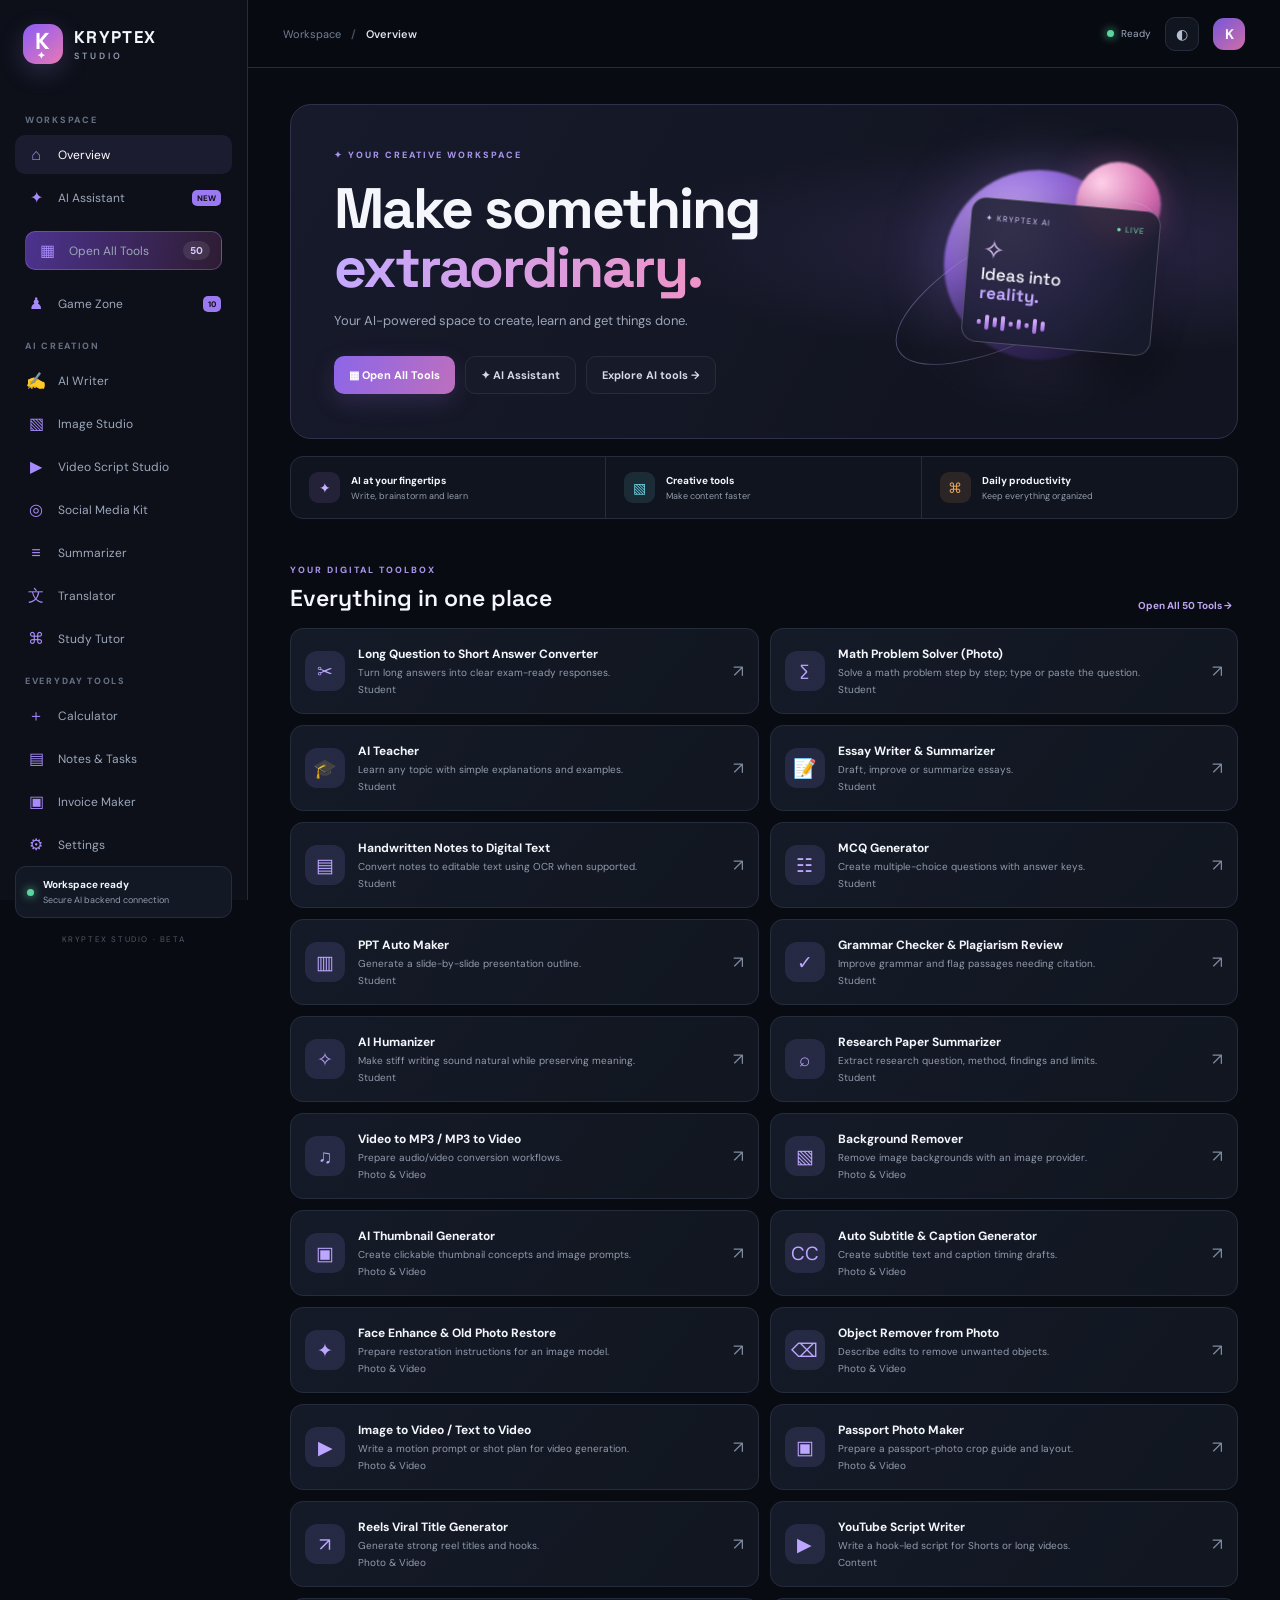
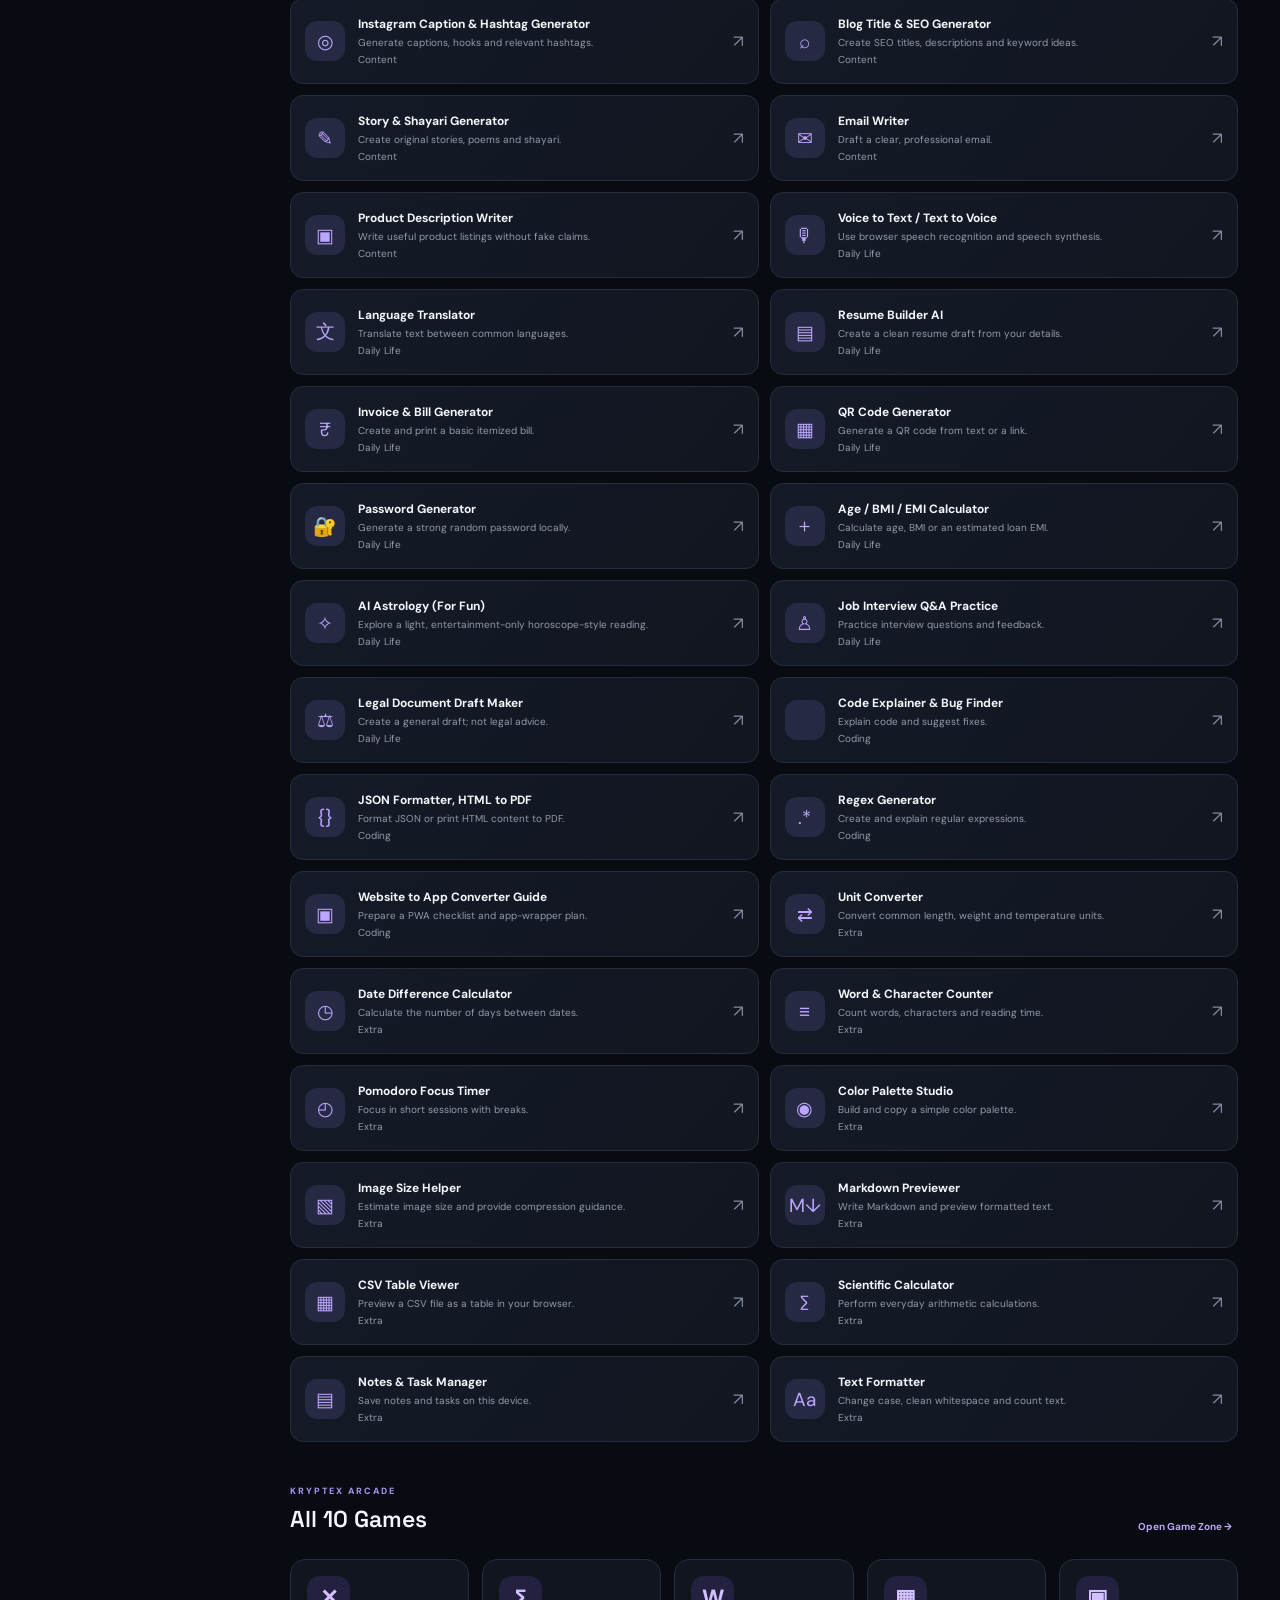
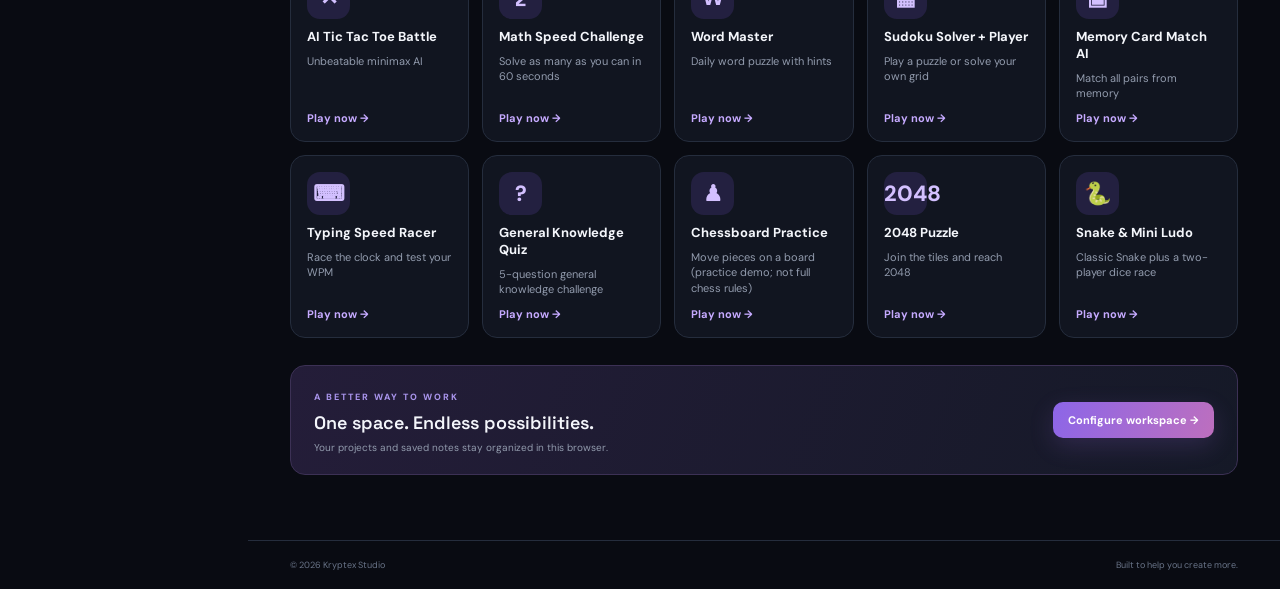
==== commit 25a7a5b8: "Display all 50 tools and 10 games on home page" ====
--- a/index.html
+++ b/index.html
@@ -4,19 +4,10 @@
 <main class="content">
 <section class="view" id="view-catalog"><div class="page-heading"><div><div class="eyebrow">THE WHOLE TOOLBOX · 50 TOOLS</div><h1>Open All <em>Tools.</em></h1><p>Find the right tool, open it and get to work.</p></div><span class="count-pill">50 TOOLS</span></div><div class="catalog-toolbar"><input id="toolSearch" type="search" placeholder="Search 50 tools…"><div class="filter-row" id="toolFilters"><button class="filter-chip active" data-filter="All">All</button><button class="filter-chip" data-filter="Student">Student</button><button class="filter-chip" data-filter="Photo & Video">Photo & Video</button><button class="filter-chip" data-filter="Content">Content</button><button class="filter-chip" data-filter="Daily Life">Daily Life</button><button class="filter-chip" data-filter="Coding">Coding</button><button class="filter-chip" data-filter="Extra">Extra</button></div></div><div class="catalog-grid" id="catalogGrid"></div><div class="games-promo"><div><div class="eyebrow">PLAY · LEARN · CHALLENGE YOURSELF</div><h2>Take a break. Play a game.</h2><p>10 mini-games — solo, versus AI or two-player.</p></div><button class="btn btn-primary" data-view="games">Explore 10 Games →</button></div></section><section class="view" id="view-games"><div class="page-heading"><div><div class="eyebrow">KRYPTEX ARCADE · 10 GAMES</div><h1>Game <em>Zone.</em></h1><p>Quick challenges, puzzles and friendly AI battles.</p></div><button class="btn btn-ghost" data-view="catalog">← All tools</button></div><div class="games-grid" id="gamesGrid"></div><div class="game-stage" id="gameStage"><div class="empty-result"><span>🎮</span><b>Choose a game to play</b><small>Your game will open here.</small></div></div></section><section class="view active" id="view-home"><div class="welcome-row"><div><div class="eyebrow">✦ YOUR CREATIVE WORKSPACE</div><h1>Make something<br><em>extraordinary.</em></h1><p class="subhead">Your AI-powered space to create, learn and get things done.</p><div class="hero-actions"><button class="btn btn-primary" data-view="catalog">▦ Open All Tools</button><button class="btn btn-ghost" data-view="ai">✦ AI Assistant</button><button class="btn btn-ghost" data-tool="image">Explore AI tools →</button></div></div><div class="hero-art"><div class="orb orb-one"></div><div class="orb orb-two"></div><div class="orbit"></div><div class="art-card"><div class="art-top"><span>✦ KRYPTEX AI</span><span class="live-dot">● LIVE</span></div><div class="art-spark">✧</div><div class="art-caption">Ideas into<br><b>reality.</b></div><div class="art-wave"><i></i><i></i><i></i><i></i><i></i><i></i><i></i><i></i><i></i></div></div></div></div>
 <div class="quick-strip"><div><span class="quick-icon">✦</span><span><b>AI at your fingertips</b><small>Write, brainstorm and learn</small></span></div><div><span class="quick-icon cyan">▧</span><span><b>Creative tools</b><small>Make content faster</small></span></div><div><span class="quick-icon orange">⌘</span><span><b>Daily productivity</b><small>Keep everything organized</small></span></div></div>
-<div class="section-title"><div><span class="eyebrow">YOUR DIGITAL TOOLBOX</span><h2>Everything in one place</h2></div><button class="text-btn" data-view="catalog">Open All 50 Tools →</button></div><div class="tool-grid">
-<button class="tool-card featured" data-tool="writer"><span class="tool-icon purple">✍</span><span class="tool-meta"><b>AI Writer</b><small>Captions, emails, ideas & more</small></span><span class="card-arrow">↗</span><span class="badge">POPULAR</span></button>
-<button class="tool-card" data-tool="image"><span class="tool-icon pink">▧</span><span class="tool-meta"><b>Image Studio</b><small>Turn prompts into visuals</small></span><span class="card-arrow">↗</span></button>
-<button class="tool-card" data-tool="video"><span class="tool-icon blue">▶</span><span class="tool-meta"><b>Video Script Studio</b><small>Shorts, reels & story ideas</small></span><span class="card-arrow">↗</span></button>
-<button class="tool-card" data-tool="social"><span class="tool-icon orange">◎</span><span class="tool-meta"><b>Social Media Kit</b><small>Hooks, captions & hashtags</small></span><span class="card-arrow">↗</span></button>
-<button class="tool-card" data-tool="summarizer"><span class="tool-icon green">≡</span><span class="tool-meta"><b>Smart Summarizer</b><small>Make long text easier to read</small></span><span class="card-arrow">↗</span></button>
-<button class="tool-card" data-tool="translator"><span class="tool-icon cyan">文</span><span class="tool-meta"><b>Translator</b><small>Hindi, English & more</small></span><span class="card-arrow">↗</span></button>
-<button class="tool-card" data-tool="study"><span class="tool-icon violet">⌘</span><span class="tool-meta"><b>Study Tutor</b><small>Understand topics step by step</small></span><span class="card-arrow">↗</span></button>
-<button class="tool-card" data-tool="calculator"><span class="tool-icon yellow">＋</span><span class="tool-meta"><b>Smart Calculator</b><small>Quick everyday calculations</small></span><span class="card-arrow">↗</span></button>
-<button class="tool-card" data-tool="notes"><span class="tool-icon slate">▤</span><span class="tool-meta"><b>Notes & Tasks</b><small>Save ideas and to-dos locally</small></span><span class="card-arrow">↗</span></button>
-<button class="tool-card" data-tool="invoice"><span class="tool-icon rose">▣</span><span class="tool-meta"><b>Invoice Maker</b><small>Create and print simple bills</small></span><span class="card-arrow">↗</span></button></div>
+<div class="section-title"><div><span class="eyebrow">YOUR DIGITAL TOOLBOX</span><h2>Everything in one place</h2></div><button class="text-btn" data-view="catalog">Open All 50 Tools →</button></div><div class="tool-grid" id="homeToolGrid"></div>
+<div class="section-title" style="margin-top:38px"><div><span class="eyebrow">KRYPTEX ARCADE</span><h2>All 10 Games</h2></div><button class="text-btn" data-view="games">Open Game Zone →</button></div><div class="games-grid" id="homeGamesGrid"></div>
 <div class="bottom-banner"><div><span class="eyebrow">A BETTER WAY TO WORK</span><h3>One space. Endless possibilities.</h3><p>Your projects and saved notes stay organized in this browser.</p></div><button class="btn btn-primary" data-view="settings">Configure workspace →</button></div></section>
 <section class="view" id="view-ai"><div class="page-heading"><div><span class="eyebrow">KRYPTEX INTELLIGENCE</span><h1>AI Assistant <em>✦</em></h1><p>Ask anything, brainstorm or turn an idea into a finished draft.</p></div><button class="btn btn-ghost" id="clearChat">＋ New chat</button></div><div class="chat-layout"><div class="chat-main"><div class="chat-log" id="chatLog"><div class="welcome-ai"><div class="ai-orb">✦</div><h2>What are we creating today?</h2><p>I'm Kryptex AI. Ask me to explain, write, plan or brainstorm.</p><div class="suggestions"><button data-prompt="Give me 5 creative ideas for a technology YouTube Short.">💡 Video ideas</button><button data-prompt="Explain artificial intelligence in simple Hindi with an example.">🧠 Explain a topic</button><button data-prompt="Write a professional but friendly email template.">✍ Write something</button></div></div></div><form class="chat-compose" id="chatForm"><textarea id="chatInput" rows="1" placeholder="Message Kryptex AI..." maxlength="6000"></textarea><div class="compose-bottom"><span>AI can make mistakes. Check important information.</span><button class="send-btn" type="submit">↑</button></div></form></div><aside class="chat-aside"><b>Try asking</b><button data-prompt="Create a 30-second Hindi YouTube Short script about how electric cars work.">Create a video script <span>↗</span></button><button data-prompt="Give me a simple step-by-step study plan for one chapter.">Make a study plan <span>↗</span></button><button data-prompt="Give me 10 catchy names for a technology project.">Brainstorm names <span>↗</span></button><div class="privacy-note">🔒 <span><b>Private by design</b><small>Your API key stays on the server, never in this page.</small></span></div></aside></div></section>
 <section class="view" id="view-tool"><div class="page-heading"><div><span class="eyebrow" id="toolCategory">AI CREATION</span><h1 id="toolTitle">AI Writer</h1><p id="toolDescription">Turn a rough idea into polished writing.</p></div><button class="btn btn-ghost" data-view="home">← All tools</button></div><div class="workspace-card"><div class="tool-form" id="toolForm"></div><div class="result-panel"><div class="result-head"><b>✦ Your result</b><div><button class="small-btn" id="copyResult">Copy</button><button class="small-btn" id="downloadResult">Save .txt</button></div></div><div class="result-content" id="toolResult"><div class="empty-result"><span>✧</span><b>Your result will appear here</b><small>Enter your details and tap Generate.</small></div></div></div></div></section>
-<section class="view" id="view-settings"><div class="page-heading"><div><span class="eyebrow">PREFERENCES & CONNECTIONS</span><h1>Settings</h1><p>Manage your workspace and check the AI connection.</p></div></div><div class="settings-grid"><div class="settings-card"><span class="setting-icon">✦</span><h3>AI backend connection</h3><p>Kryptex AI uses a secure server endpoint. Provider keys must stay in server environment variables.</p><div class="connection-status" id="connectionStatus"><i></i><span>Checking connection…</span></div><button class="btn btn-primary" id="testConnection">Test AI connection</button></div><div class="settings-card"><span class="setting-icon">▤</span><h3>Your local workspace</h3><p>Notes and tasks are stored in this browser. Export a backup before clearing site data.</p><div class="settings-actions"><button class="btn btn-ghost" id="exportBackup">Export backup</button><button class="btn btn-danger" id="clearLocal">Clear local data</button></div></div><div class="settings-card"><span class="setting-icon">▣</span><h3>Install Kryptex</h3><p>Add the app to your home screen for an app-like full-screen experience.</p><button class="btn btn-ghost" id="installFromSettings">Install / Add to Home screen</button></div><div class="settings-card"><span class="setting-icon">ⓘ</span><h3>About Kryptex Studio</h3><p>AI-powered tools and daily utilities. Some AI features require a configured backend and provider access.</p><small class="version-label">VERSION 2.0 · PWA</small></div></div></section>
-</main><footer class="footer">© 2026 Kryptex Studio <span>Built to help you create more.</span></footer></div></div><nav class="mobile-nav"><button data-view="home"><i>⌂</i>Home</button><button data-view="ai"><i>✦</i>AI</button><button data-tool="image"><i>▧</i>Create</button><button data-tool="notes"><i>▤</i>Notes</button><button data-view="settings"><i>⚙</i>Settings</button></nav><div class="toast" id="toast"></div><script src="./app.js" defer></script></body></html>+<section class="view" id="view-settings"><div class="page-heading"><div><span class="eyebrow">PREFERENCES & CONNECTIONS</span><h1>Settings</h1><p>Manage your workspace and check the AI connection.</p></div></div><div class="settings-grid"><div class="settings-card"><span class="setting-icon">✦</span><h3>AI backend connection</h3><p>Kryptex AI uses a secure server endpoint. Provider keys must stay in server environment variables.</p><div class="connection-status" id="connectionStatus"><i></i><span>Checking connection…</span></div><button class="btn btn-primary" id="testConnection">Test AI connection</button></div><div class="settings-card"><span class="setting-icon">▤</span><h3>Your local workspace</h3><p>Notes and tasks are stored in this browser. Export a backup before clearing site data.</p><div class="settings-actions"><button class="btn btn-ghost" id="exportBackup">Export backup</button><button class="btn btn-danger" id="clearLocal">Clear local data</button></div></div><div class="settings-card"><span class="setting-icon">▣</span><h3>Install Kryptex</h3><p>Add the app to your home screen for an app-like full-screen experience.</p><button class="btn btn-ghost" id="installFromSettings">Install / Add to Home screen</button></div><div class="settings-card"><span class="setting-icon">ⓘ</span><h3>About Kryptex Studio</h3><p>AI-powered tools and daily utilities. Some AI features require a configured backend and provider access.</p><small class="version-label">VERSION 3.1 · PWA</small></div></div></section>
+</main><footer class="footer">© 2026 Kryptex Studio <span>Built to help you create more.</span></footer></div></div><nav class="mobile-nav"><button data-view="home"><i>⌂</i>Home</button><button data-view="catalog"><i>▦</i>Tools</button><button data-view="games"><i>🎮</i>Games</button><button data-view="ai"><i>✦</i>AI</button><button data-tool="notes"><i>▤</i>Notes</button><button data-view="settings"><i>⚙</i>Settings</button></nav><div class="toast" id="toast"></div><script src="./app.js" defer></script></body></html>
--- a/styles.css
+++ b/styles.css
@@ -4,3 +4,5 @@
 .all-tools-link{background:linear-gradient(100deg,#6d45c9aa,#b34f9b33)!important;border:1px solid #a78bfa55!important;border-radius:10px!important;margin:12px 10px!important;width:calc(100% - 20px)!important}.all-tools-link b{margin-left:auto;font-size:10px;color:#d9c9ff;background:#ffffff18;padding:3px 7px;border-radius:20px}.count-pill{background:#201a34;border:1px solid #55417b;color:#d9c9ff;padding:9px 14px;border-radius:30px;font-weight:800;font-size:12px;white-space:nowrap}.catalog-toolbar{display:flex;flex-direction:column;gap:16px;margin:26px 0 22px}.catalog-toolbar input{width:100%;max-width:560px;background:var(--surface);border:1px solid var(--line);border-radius:12px;padding:15px 17px;color:var(--text);outline:none}.catalog-toolbar input:focus{border-color:var(--purple)}.filter-row{display:flex;gap:8px;flex-wrap:wrap}.filter-chip{border:1px solid var(--line);background:var(--surface);color:var(--muted);padding:8px 13px;border-radius:30px;font-size:12px}.filter-chip.active{background:#7c3aed30;border-color:#9b7af5;color:#e4d9ff}.catalog-grid{display:grid;grid-template-columns:repeat(3,minmax(0,1fr));gap:13px}.catalog-card{display:flex;align-items:flex-start;gap:13px;text-align:left;min-height:116px;padding:17px;background:linear-gradient(145deg,var(--surface),#131827);border:1px solid var(--line);border-radius:15px;transition:.2s;position:relative}.catalog-card:hover,.game-card:hover{transform:translateY(-3px);border-color:#9370db;box-shadow:0 12px 35px #0003}.catalog-icon{width:39px;height:39px;flex:0 0 39px;display:grid;place-items:center;border-radius:12px;background:#8b5cf626;color:#c6aaff;font-size:19px;font-weight:800}.catalog-copy{display:flex;flex-direction:column;gap:6px;padding-right:8px}.catalog-copy b{font-size:13px;line-height:1.35}.catalog-copy small{color:var(--muted);font-size:11px;line-height:1.45}.catalog-copy em{font-style:normal;color:#b99af7;font-size:10px;font-weight:700;text-transform:uppercase;letter-spacing:.7px}.catalog-arrow{position:absolute;right:13px;top:12px;color:var(--muted)}.games-promo{display:flex;align-items:center;justify-content:space-between;gap:20px;margin:38px 0 10px;padding:27px;border:1px solid #7050a4;background:linear-gradient(110deg,#261b43,#172334);border-radius:20px}.games-promo h2{margin:7px 0;font:700 24px 'Space Grotesk'}.games-promo p{margin:0;color:#b5b8c8}.games-grid{display:grid;grid-template-columns:repeat(5,minmax(0,1fr));gap:13px;margin:25px 0}.game-card{min-height:160px;text-align:left;padding:16px;display:flex;flex-direction:column;align-items:flex-start;gap:9px;border:1px solid var(--line);background:var(--surface);border-radius:15px;transition:.2s}.game-icon{width:43px;height:43px;border-radius:13px;display:grid;place-items:center;background:#8b5cf626;color:#d3c0ff;font-size:22px;font-weight:800}.game-card b{font-size:13px}.game-card small{font-size:11px;color:var(--muted);line-height:1.4}.game-play{margin-top:auto;color:#c6aaff;font-size:11px;font-weight:700}.game-stage{margin:20px 0;padding:24px;border:1px solid var(--line);border-radius:18px;background:var(--surface);min-height:240px}.game-stage-head{display:flex;justify-content:space-between;align-items:center;border-bottom:1px solid var(--line);padding-bottom:15px;margin-bottom:20px}.game-stage-head h2{font:700 22px 'Space Grotesk';margin:5px 0}.game-board{text-align:center;max-width:650px;margin:auto}.tic-grid{display:grid;grid-template-columns:repeat(3,90px);justify-content:center;gap:8px;margin:20px}.tic-grid button{height:90px;border:1px solid var(--line);border-radius:13px;background:#1c2030;font-size:38px;color:#d7c4ff}.game-stat{margin:12px}.game-board input,.game-board textarea{background:var(--bg);color:var(--text);border:1px solid var(--line);border-radius:10px;padding:12px;margin:8px;max-width:100%}.word-row{display:flex;justify-content:center;gap:6px;margin:6px}.word-row span{width:40px;height:40px;display:grid;place-items:center;border-radius:7px;background:#313849;font-weight:800}.word-row .hit{background:#23845e}.word-row .near{background:#a77a24}.memory-grid{display:grid;grid-template-columns:repeat(4,65px);justify-content:center;gap:8px}.memory-grid button{height:65px;border:1px solid var(--line);background:#25263c;border-radius:10px;font-size:25px}.sudoku-grid{display:grid;grid-template-columns:repeat(9,35px);justify-content:center;gap:2px;margin:18px}.sudoku-grid input{width:35px;height:35px;margin:0;padding:0;text-align:center;border-radius:0;border:1px solid #566078}.sudoku-grid input:nth-child(3n){border-right:2px solid #9d84e5}.sudoku-grid input:nth-child(n+19):nth-child(-n+27),.sudoku-grid input:nth-child(n+46):nth-child(-n+54){border-bottom:2px solid #9d84e5}.chess-grid{display:grid;grid-template-columns:repeat(8,38px);justify-content:center;max-width:100%;margin:16px auto}.chess-grid button{width:38px;height:38px;border:0;background:#c4b5a5;color:#222;font-size:24px;padding:0}.chess-grid button:nth-child(16n+1),.chess-grid button:nth-child(16n+3),.chess-grid button:nth-child(16n+5),.chess-grid button:nth-child(16n+7),.chess-grid button:nth-child(16n+10),.chess-grid button:nth-child(16n+12),.chess-grid button:nth-child(16n+14),.chess-grid button:nth-child(16n+16){background:#665a72;color:#fff}.chess-grid .selected{outline:3px solid #f5d76e;z-index:1}.tile-grid{display:grid;grid-template-columns:repeat(4,65px);gap:7px;justify-content:center;margin:15px}.tile{height:65px;display:grid;place-items:center;background:#252b3a;border-radius:8px;font-size:20px;font-weight:800}.tile:not(:empty){background:#8a6bba;color:white}.direction-pad{display:grid;grid-template-columns:repeat(3,44px);justify-content:center;gap:5px;margin:12px}.direction-pad button{height:40px;background:#292d40;border:1px solid var(--line);border-radius:8px}.direction-pad button:first-child{grid-column:2}.direction-pad button:nth-child(2){grid-column:1}.direction-pad button:nth-child(3){grid-column:2}.direction-pad button:nth-child(4){grid-column:3}.snake-canvas{max-width:100%;background:#101522;border:1px solid var(--line);border-radius:12px}.quiz-option{display:block;width:min(100%,360px);margin:9px auto;padding:12px;border:1px solid var(--line);background:#25283a;border-radius:10px}.timer-display{font:700 50px 'Space Grotesk';margin:25px;color:#c4a7ff}.palette-row{display:flex;gap:8px;flex-wrap:wrap}.palette-row div{width:100px;height:90px;border-radius:10px;display:flex;align-items:end;padding:7px;color:#fff;font-size:11px}.table-scroll{overflow:auto}.csv-table{border-collapse:collapse;width:100%;font-size:12px}.csv-table td,.csv-table th{border:1px solid var(--line);padding:7px}.markdown-preview{text-align:left;line-height:1.7}.empty-state{color:var(--muted);padding:30px}.view{display:none}.view.active{display:block}
 @media(max-width:1100px){.catalog-grid{grid-template-columns:repeat(2,minmax(0,1fr))}.games-grid{grid-template-columns:repeat(3,minmax(0,1fr))}}
 @media(max-width:700px){.catalog-grid{grid-template-columns:repeat(2,minmax(0,1fr));gap:8px}.catalog-card{min-height:130px;padding:12px;gap:9px}.catalog-icon{width:33px;height:33px;flex-basis:33px}.catalog-copy b{font-size:12px}.catalog-copy small{font-size:10px}.catalog-copy em{font-size:9px}.games-grid{grid-template-columns:repeat(2,minmax(0,1fr));gap:8px}.game-card{min-height:145px;padding:12px}.games-promo{align-items:flex-start;flex-direction:column;padding:20px}.games-promo h2{font-size:20px}.page-heading{gap:10px}.count-pill{font-size:10px;padding:7px 9px}.game-stage{padding:14px}.sudoku-grid{grid-template-columns:repeat(9,min(8vw,35px))}.sudoku-grid input{width:min(8vw,35px);height:min(8vw,35px)}.chess-grid{grid-template-columns:repeat(8,min(10vw,38px))}.chess-grid button{width:min(10vw,38px);height:min(10vw,38px);font-size:20px}.tic-grid{grid-template-columns:repeat(3,min(24vw,90px))}.tic-grid button{height:min(24vw,90px)}.memory-grid{grid-template-columns:repeat(4,min(17vw,65px))}.memory-grid button{height:min(17vw,65px)}.tile-grid{grid-template-columns:repeat(4,min(17vw,65px))}.tile{height:min(17vw,65px)}}
+
+@media(max-width:800px){.mobile-nav button{flex:1;min-width:0;padding:2px 0;font-size:8px}.mobile-nav i{line-height:20px}.mobile-nav button:active{color:#c7a9ff}.catalog-toolbar input{max-width:100%}}
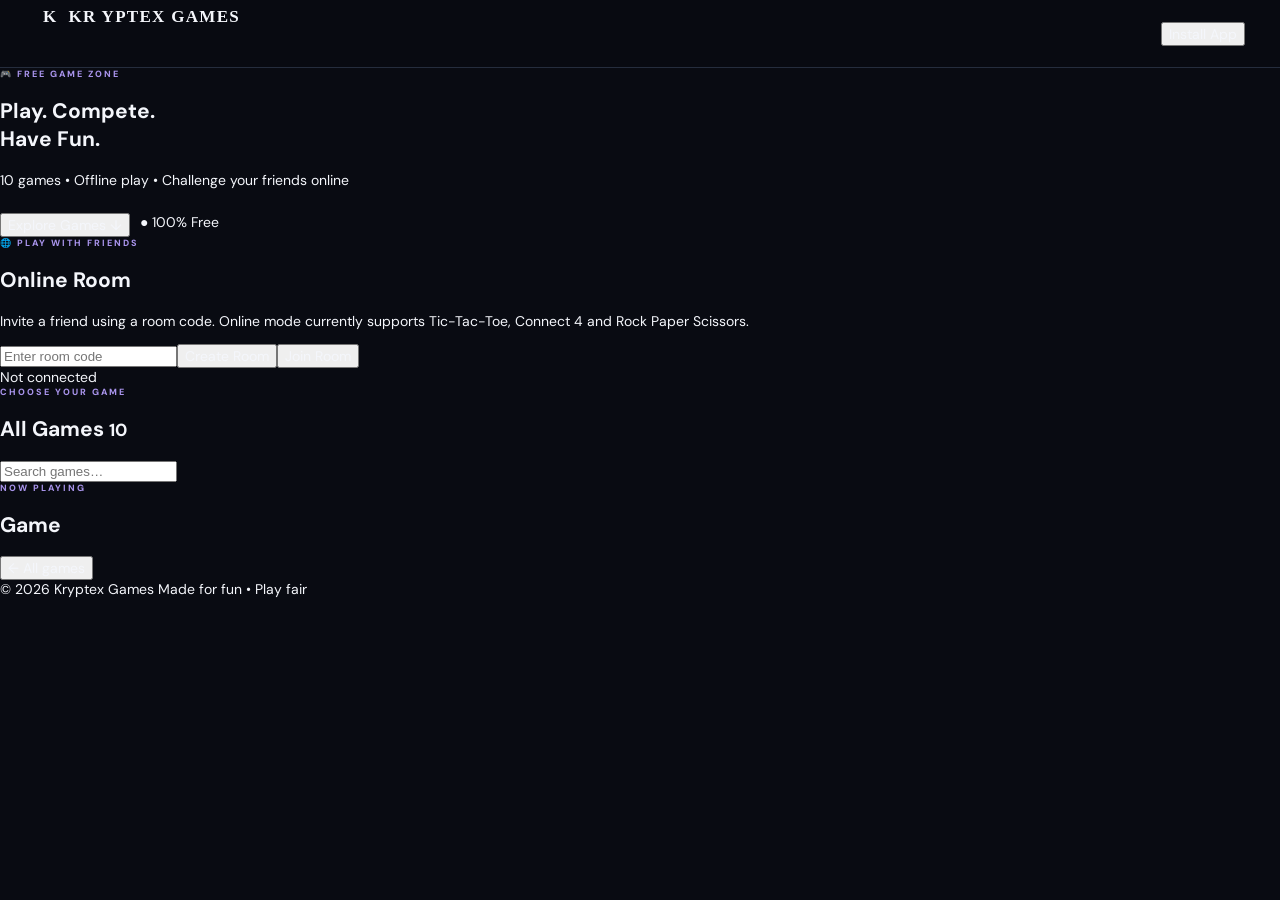
==== commit 5cc904b0: "Replace old tools hub with Kryptex Games" ====
--- a/index.html
+++ b/index.html
@@ -1,13 +1,2 @@
-<!doctype html><html lang="en"><head><meta charset="utf-8"><meta name="viewport" content="width=device-width,initial-scale=1,viewport-fit=cover"><meta name="theme-color" content="#090b12"><meta name="description" content="Kryptex Studio — AI tools and an everyday workspace."><title>Kryptex Studio — Create more. Do more.</title><link rel="manifest" href="./manifest.json"><link rel="icon" href="./icon.svg" type="image/svg+xml"><link rel="preconnect" href="https://fonts.googleapis.com"><link rel="preconnect" href="https://fonts.gstatic.com" crossorigin><link href="https://fonts.googleapis.com/css2?family=DM+Sans:wght@400;500;600;700;800&family=Space+Grotesk:wght@500;600;700&display=swap" rel="stylesheet"><link rel="stylesheet" href="./styles.css"></head><body>
-<div class="app-shell"><aside class="sidebar" id="sidebar"><a class="brand" href="#" data-view="home"><span class="brand-mark">K<span>✦</span></span><span>KRYPTEX<small>STUDIO</small></span></a><div class="side-label">WORKSPACE</div><button class="side-link active" data-view="home"><i>⌂</i> Overview</button><button class="side-link" data-view="ai"><i>✦</i> AI Assistant <b>NEW</b></button><button class="side-link all-tools-link" data-view="catalog"><i>▦</i> Open All Tools <b>50</b></button><button class="side-link" data-view="games"><i>♟</i> Game Zone <b>10</b></button><div class="side-label">AI CREATION</div><button class="side-link" data-tool="writer"><i>✍</i> AI Writer</button><button class="side-link" data-tool="image"><i>▧</i> Image Studio</button><button class="side-link" data-tool="video"><i>▶</i> Video Script Studio</button><button class="side-link" data-tool="social"><i>◎</i> Social Media Kit</button><button class="side-link" data-tool="summarizer"><i>≡</i> Summarizer</button><button class="side-link" data-tool="translator"><i>文</i> Translator</button><button class="side-link" data-tool="study"><i>⌘</i> Study Tutor</button><div class="side-label">EVERYDAY TOOLS</div><button class="side-link" data-tool="calculator"><i>＋</i> Calculator</button><button class="side-link" data-tool="notes"><i>▤</i> Notes & Tasks</button><button class="side-link" data-tool="invoice"><i>▣</i> Invoice Maker</button><button class="side-link" data-view="settings"><i>⚙</i> Settings</button><div class="sidebar-bottom"><div class="mini-status"><span class="status-dot"></span><span><b>Workspace ready</b><small>Secure AI backend connection</small></span></div><div class="side-foot">KRYPTEX STUDIO · BETA</div></div></aside>
-<div class="main-column"><header class="topbar"><button class="icon-btn menu-btn" id="menuBtn">☰</button><div class="crumb"><span>Workspace</span><b>/</b><strong id="crumbName">Overview</strong></div><div class="top-actions"><span class="online-chip"><i></i> Ready</span><button class="icon-btn" id="themeBtn">◐</button><button class="install-btn" id="installBtn" hidden>↓ Install app</button><div class="avatar">K</div></div></header>
-<main class="content">
-<section class="view" id="view-catalog"><div class="page-heading"><div><div class="eyebrow">THE WHOLE TOOLBOX · 50 TOOLS</div><h1>Open All <em>Tools.</em></h1><p>Find the right tool, open it and get to work.</p></div><span class="count-pill">50 TOOLS</span></div><div class="catalog-toolbar"><input id="toolSearch" type="search" placeholder="Search 50 tools…"><div class="filter-row" id="toolFilters"><button class="filter-chip active" data-filter="All">All</button><button class="filter-chip" data-filter="Student">Student</button><button class="filter-chip" data-filter="Photo & Video">Photo & Video</button><button class="filter-chip" data-filter="Content">Content</button><button class="filter-chip" data-filter="Daily Life">Daily Life</button><button class="filter-chip" data-filter="Coding">Coding</button><button class="filter-chip" data-filter="Extra">Extra</button></div></div><div class="catalog-grid" id="catalogGrid"></div><div class="games-promo"><div><div class="eyebrow">PLAY · LEARN · CHALLENGE YOURSELF</div><h2>Take a break. Play a game.</h2><p>10 mini-games — solo, versus AI or two-player.</p></div><button class="btn btn-primary" data-view="games">Explore 10 Games →</button></div></section><section class="view" id="view-games"><div class="page-heading"><div><div class="eyebrow">KRYPTEX ARCADE · 10 GAMES</div><h1>Game <em>Zone.</em></h1><p>Quick challenges, puzzles and friendly AI battles.</p></div><button class="btn btn-ghost" data-view="catalog">← All tools</button></div><div class="games-grid" id="gamesGrid"></div><div class="game-stage" id="gameStage"><div class="empty-result"><span>🎮</span><b>Choose a game to play</b><small>Your game will open here.</small></div></div></section><section class="view active" id="view-home"><div class="welcome-row"><div><div class="eyebrow">✦ YOUR CREATIVE WORKSPACE</div><h1>Make something<br><em>extraordinary.</em></h1><p class="subhead">Your AI-powered space to create, learn and get things done.</p><div class="hero-actions"><button class="btn btn-primary" data-view="catalog">▦ Open All Tools</button><button class="btn btn-ghost" data-view="ai">✦ AI Assistant</button><button class="btn btn-ghost" data-tool="image">Explore AI tools →</button></div></div><div class="hero-art"><div class="orb orb-one"></div><div class="orb orb-two"></div><div class="orbit"></div><div class="art-card"><div class="art-top"><span>✦ KRYPTEX AI</span><span class="live-dot">● LIVE</span></div><div class="art-spark">✧</div><div class="art-caption">Ideas into<br><b>reality.</b></div><div class="art-wave"><i></i><i></i><i></i><i></i><i></i><i></i><i></i><i></i><i></i></div></div></div></div>
-<div class="quick-strip"><div><span class="quick-icon">✦</span><span><b>AI at your fingertips</b><small>Write, brainstorm and learn</small></span></div><div><span class="quick-icon cyan">▧</span><span><b>Creative tools</b><small>Make content faster</small></span></div><div><span class="quick-icon orange">⌘</span><span><b>Daily productivity</b><small>Keep everything organized</small></span></div></div>
-<div class="section-title"><div><span class="eyebrow">YOUR DIGITAL TOOLBOX</span><h2>Everything in one place</h2></div><button class="text-btn" data-view="catalog">Open All 50 Tools →</button></div><div class="tool-grid" id="homeToolGrid"></div>
-<div class="section-title" style="margin-top:38px"><div><span class="eyebrow">KRYPTEX ARCADE</span><h2>All 10 Games</h2></div><button class="text-btn" data-view="games">Open Game Zone →</button></div><div class="games-grid" id="homeGamesGrid"></div>
-<div class="bottom-banner"><div><span class="eyebrow">A BETTER WAY TO WORK</span><h3>One space. Endless possibilities.</h3><p>Your projects and saved notes stay organized in this browser.</p></div><button class="btn btn-primary" data-view="settings">Configure workspace →</button></div></section>
-<section class="view" id="view-ai"><div class="page-heading"><div><span class="eyebrow">KRYPTEX INTELLIGENCE</span><h1>AI Assistant <em>✦</em></h1><p>Ask anything, brainstorm or turn an idea into a finished draft.</p></div><button class="btn btn-ghost" id="clearChat">＋ New chat</button></div><div class="chat-layout"><div class="chat-main"><div class="chat-log" id="chatLog"><div class="welcome-ai"><div class="ai-orb">✦</div><h2>What are we creating today?</h2><p>I'm Kryptex AI. Ask me to explain, write, plan or brainstorm.</p><div class="suggestions"><button data-prompt="Give me 5 creative ideas for a technology YouTube Short.">💡 Video ideas</button><button data-prompt="Explain artificial intelligence in simple Hindi with an example.">🧠 Explain a topic</button><button data-prompt="Write a professional but friendly email template.">✍ Write something</button></div></div></div><form class="chat-compose" id="chatForm"><textarea id="chatInput" rows="1" placeholder="Message Kryptex AI..." maxlength="6000"></textarea><div class="compose-bottom"><span>AI can make mistakes. Check important information.</span><button class="send-btn" type="submit">↑</button></div></form></div><aside class="chat-aside"><b>Try asking</b><button data-prompt="Create a 30-second Hindi YouTube Short script about how electric cars work.">Create a video script <span>↗</span></button><button data-prompt="Give me a simple step-by-step study plan for one chapter.">Make a study plan <span>↗</span></button><button data-prompt="Give me 10 catchy names for a technology project.">Brainstorm names <span>↗</span></button><div class="privacy-note">🔒 <span><b>Private by design</b><small>Your API key stays on the server, never in this page.</small></span></div></aside></div></section>
-<section class="view" id="view-tool"><div class="page-heading"><div><span class="eyebrow" id="toolCategory">AI CREATION</span><h1 id="toolTitle">AI Writer</h1><p id="toolDescription">Turn a rough idea into polished writing.</p></div><button class="btn btn-ghost" data-view="home">← All tools</button></div><div class="workspace-card"><div class="tool-form" id="toolForm"></div><div class="result-panel"><div class="result-head"><b>✦ Your result</b><div><button class="small-btn" id="copyResult">Copy</button><button class="small-btn" id="downloadResult">Save .txt</button></div></div><div class="result-content" id="toolResult"><div class="empty-result"><span>✧</span><b>Your result will appear here</b><small>Enter your details and tap Generate.</small></div></div></div></div></section>
-<section class="view" id="view-settings"><div class="page-heading"><div><span class="eyebrow">PREFERENCES & CONNECTIONS</span><h1>Settings</h1><p>Manage your workspace and check the AI connection.</p></div></div><div class="settings-grid"><div class="settings-card"><span class="setting-icon">✦</span><h3>AI backend connection</h3><p>Kryptex AI uses a secure server endpoint. Provider keys must stay in server environment variables.</p><div class="connection-status" id="connectionStatus"><i></i><span>Checking connection…</span></div><button class="btn btn-primary" id="testConnection">Test AI connection</button></div><div class="settings-card"><span class="setting-icon">▤</span><h3>Your local workspace</h3><p>Notes and tasks are stored in this browser. Export a backup before clearing site data.</p><div class="settings-actions"><button class="btn btn-ghost" id="exportBackup">Export backup</button><button class="btn btn-danger" id="clearLocal">Clear local data</button></div></div><div class="settings-card"><span class="setting-icon">▣</span><h3>Install Kryptex</h3><p>Add the app to your home screen for an app-like full-screen experience.</p><button class="btn btn-ghost" id="installFromSettings">Install / Add to Home screen</button></div><div class="settings-card"><span class="setting-icon">ⓘ</span><h3>About Kryptex Studio</h3><p>AI-powered tools and daily utilities. Some AI features require a configured backend and provider access.</p><small class="version-label">VERSION 3.1 · PWA</small></div></div></section>
-</main><footer class="footer">© 2026 Kryptex Studio <span>Built to help you create more.</span></footer></div></div><nav class="mobile-nav"><button data-view="home"><i>⌂</i>Home</button><button data-view="catalog"><i>▦</i>Tools</button><button data-view="games"><i>🎮</i>Games</button><button data-view="ai"><i>✦</i>AI</button><button data-tool="notes"><i>▤</i>Notes</button><button data-view="settings"><i>⚙</i>Settings</button></nav><div class="toast" id="toast"></div><script src="./app.js" defer></script></body></html>+<!doctype html>
+<html lang="en"><head><meta charset="utf-8"><meta name="viewport" content="width=device-width,initial-scale=1,viewport-fit=cover"><meta name="theme-color" content="#090b12"><meta name="description" content="Kryptex Games — 10 free games, online with friends or offline."><title>Kryptex Games</title><link rel="manifest" href="./manifest.json"><link rel="icon" href="./icon.svg" type="image/svg+xml"><link rel="preconnect" href="https://fonts.googleapis.com"><link href="https://fonts.googleapis.com/css2?family=DM+Sans:wght@400;500;600;700;800&display=swap" rel="stylesheet"><link rel="stylesheet" href="./styles.css"></head><body><div class="topbar"><a class="brand" href="#"><span class="brand-icon">K</span><span>KR YPTEX <b>GAMES</b></span></a><button id="installBtn" class="install hidden">Install App</button></div><main class="wrap"><section class="hero"><div class="eyebrow">🎮 FREE GAME ZONE</div><h1>Play. Compete.<br><span>Have Fun.</span></h1><p>10 games • Offline play • Challenge your friends online</p><div class="hero-actions"><button class="primary" onclick="document.querySelector('#games').scrollIntoView({behavior:'smooth'})">Explore Games ↓</button><span class="status-pill">● 100% Free</span></div></section><section class="online"><div><div class="eyebrow">🌐 PLAY WITH FRIENDS</div><h2>Online Room</h2><p>Invite a friend using a room code. Online mode currently supports Tic-Tac-Toe, Connect 4 and Rock Paper Scissors.</p></div><div class="room-actions"><input id="roomCode" maxlength="12" placeholder="Enter room code"><button id="createRoom" class="primary">Create Room</button><button id="joinRoom" class="secondary">Join Room</button><div id="roomStatus" class="room-status">Not connected</div></div></section><section id="games"><div class="section-head"><div><div class="eyebrow">CHOOSE YOUR GAME</div><h2>All Games <small>10</small></h2></div><input id="search" class="search" placeholder="Search games…"></div><div id="gameGrid" class="grid"></div></section><section id="playArea" class="play hidden"><div class="play-head"><div><div class="eyebrow">NOW PLAYING</div><h2 id="gameTitle">Game</h2></div><button id="backBtn" class="secondary">← All games</button></div><div id="gameMount"></div></section><footer>© 2026 Kryptex Games <span>Made for fun • Play fair</span></footer></main><script src="./app.js" defer></script></body></html>
